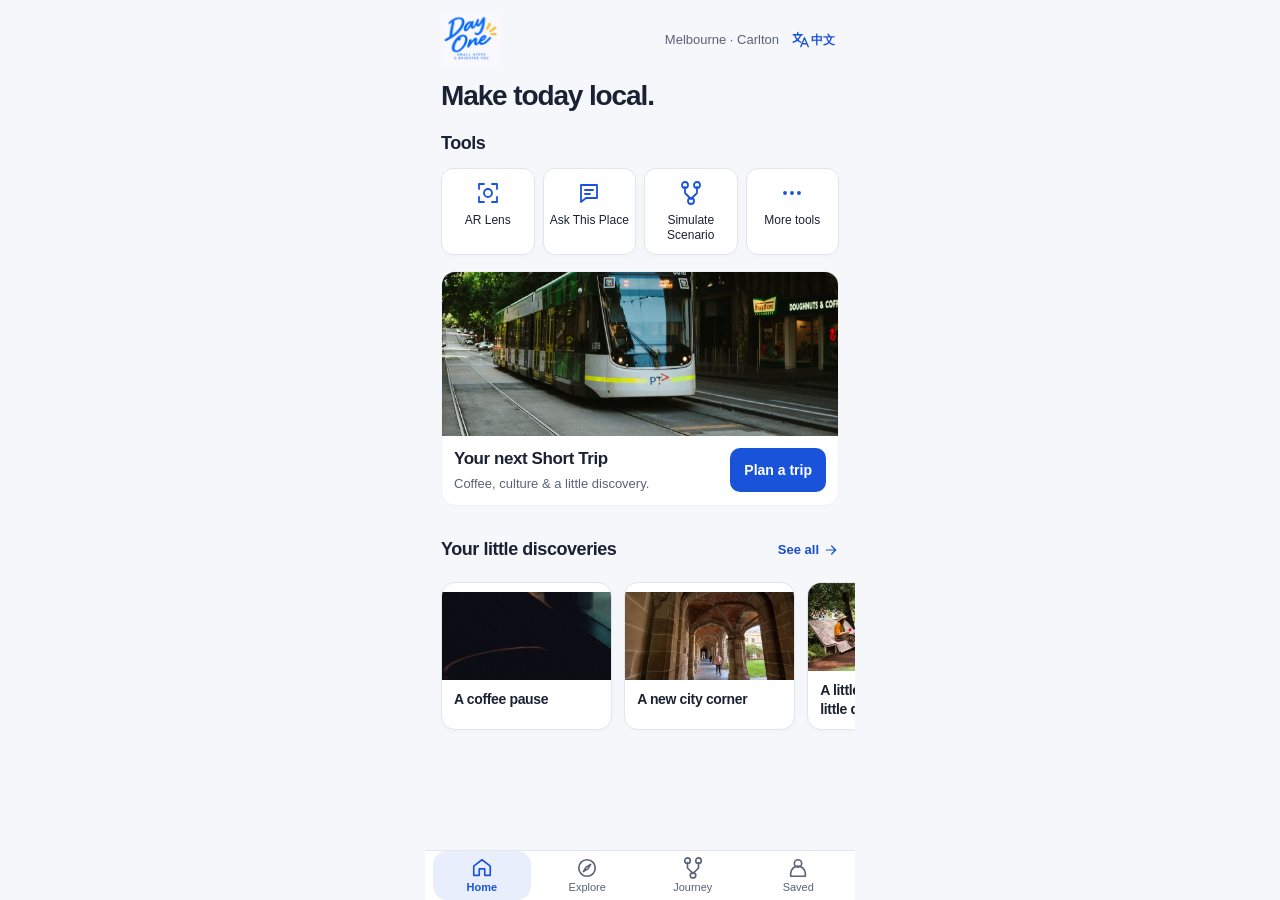
==== index.html @ 32ad924e "Add Campus journey with Medicare-style patterns and smart motion - Campus track for first-time inter" ====
<!doctype html><html lang="en"><head><meta charset="utf-8"><meta name="viewport" content="width=device-width,initial-scale=1,viewport-fit=cover"><title>Day One — Make today local</title><link rel="stylesheet" href="vendor.css?v=11"><link rel="stylesheet" href="app.css"><link rel="stylesheet" href="mobile.css?v=always-map-3"><link rel="stylesheet" href="visual-theme.css?v=mobile-system-8"><link rel="stylesheet" href="screen-layouts.css?v=24"><link rel="stylesheet" href="route-builder.css?v=8"><link rel="stylesheet" href="trip-summary.css?v=6"><link rel="stylesheet" href="place-guides.css?v=8"><link rel="stylesheet" href="ar-lens.css?v=9"><link rel="stylesheet" href="merged-features.css?v=9"><link rel="stylesheet" href="explore-stories.css?v=16"><meta name="theme-color" content="#F6F7FB"><meta name="apple-mobile-web-app-capable" content="yes"><meta name="apple-mobile-web-app-status-bar-style" content="default"><link rel="manifest" href="manifest.webmanifest"><link rel="apple-touch-icon" href="assets/app-icon-192.png"><link rel="stylesheet" href="scenario.css?v=11"><link rel="stylesheet" href="mobile-release.css?v=16"><link rel="stylesheet" href="motion.css?v=12"><link rel="stylesheet" href="smart-motion.css?v=1"></head><body class="trip-app"><div id="app"><main id="content"></main><iframe id="journey" title="Journey guides" src="journey.html?v=26" hidden></iframe><nav id="nav" aria-label="Main navigation"></nav><div id="toast" role="status"></div></div><script src="vendor.js?v=11"></script><script src="map-data.js"></script><script src="places.js?v=20"></script><script src="place-guides.js?v=8"></script><script src="maps.js?v=10"></script><script src="drag-stops.js?v=mobile-system-8"></script><script src="ask-scripts.js?v=9"></script><script src="ask-language.js?v=9"></script><script src="ask-maps.js?v=9"></script><script src="app-language.js?v=22"></script><script src="ar-lens.js?v=21"></script><script src="explore-stories.js?v=20"></script><script src="place-image-previews.js?v=16"></script><script src="feature-views.js?v=21"></script><script src="scenario-data.js?v=11"></script><script src="scenario.js?v=20"></script><script src="planning.js?v=20"></script><script src="journey-links.js?v=19"></script><script src="app.js?v=25"></script><script src="motion.js?v=17"></script><script src="smart-motion.js?v=1"></script></body></html>
---- vendor.css ----
/* required styles */

.leaflet-pane,
.leaflet-tile,
.leaflet-marker-icon,
.leaflet-marker-shadow,
.leaflet-tile-container,
.leaflet-pane > svg,
.leaflet-pane > canvas,
.leaflet-zoom-box,
.leaflet-image-layer,
.leaflet-layer {
	position: absolute;
	left: 0;
	top: 0;
	}
.leaflet-container {
	overflow: hidden;
	}
.leaflet-tile,
.leaflet-marker-icon,
.leaflet-marker-shadow {
	-webkit-user-select: none;
	   -moz-user-select: none;
	        user-select: none;
	  -webkit-user-drag: none;
	}
/* Prevents IE11 from highlighting tiles in blue */
.leaflet-tile::selection {
	background: transparent;
}
/* Safari renders non-retina tile on retina better with this, but Chrome is worse */
.leaflet-safari .leaflet-tile {
	image-rendering: -webkit-optimize-contrast;
	}
/* hack that prevents hw layers "stretching" when loading new tiles */
.leaflet-safari .leaflet-tile-container {
	width: 1600px;
	height: 1600px;
	-webkit-transform-origin: 0 0;
	}
.leaflet-marker-icon,
.leaflet-marker-shadow {
	display: block;
	}
/* .leaflet-container svg: reset svg max-width decleration shipped in Joomla! (joomla.org) 3.x */
/* .leaflet-container img: map is broken in FF if you have max-width: 100% on tiles */
.leaflet-container .leaflet-overlay-pane svg {
	max-width: none !important;
	max-height: none !important;
	}
.leaflet-container .leaflet-marker-pane img,
.leaflet-container .leaflet-shadow-pane img,
.leaflet-container .leaflet-tile-pane img,
.leaflet-container img.leaflet-image-layer,
.leaflet-container .leaflet-tile {
	max-width: none !important;
	max-height: none !important;
	width: auto;
	padding: 0;
	}

.leaflet-container img.leaflet-tile {
	/* See: https://bugs.chromium.org/p/chromium/issues/detail?id=600120 */
	mix-blend-mode: plus-lighter;
}

.leaflet-container.leaflet-touch-zoom {
	-ms-touch-action: pan-x pan-y;
	touch-action: pan-x pan-y;
	}
.leaflet-container.leaflet-touch-drag {
	-ms-touch-action: pinch-zoom;
	/* Fallback for FF which doesn't support pinch-zoom */
	touch-action: none;
	touch-action: pinch-zoom;
}
.leaflet-container.leaflet-touch-drag.leaflet-touch-zoom {
	-ms-touch-action: none;
	touch-action: none;
}
.leaflet-container {
	-webkit-tap-highlight-color: transparent;
}
.leaflet-container a {
	-webkit-tap-highlight-color: rgba(51, 181, 229, 0.4);
}
.leaflet-tile {
	filter: inherit;
	visibility: hidden;
	}
.leaflet-tile-loaded {
	visibility: inherit;
	}
.leaflet-zoom-box {
	width: 0;
	height: 0;
	-moz-box-sizing: border-box;
	     box-sizing: border-box;
	z-index: 800;
	}
/* workaround for https://bugzilla.mozilla.org/show_bug.cgi?id=888319 */
.leaflet-overlay-pane svg {
	-moz-user-select: none;
	}

.leaflet-pane         { z-index: 400; }

.leaflet-tile-pane    { z-index: 200; }
.leaflet-overlay-pane { z-index: 400; }
.leaflet-shadow-pane  { z-index: 500; }
.leaflet-marker-pane  { z-index: 600; }
.leaflet-tooltip-pane   { z-index: 650; }
.leaflet-popup-pane   { z-index: 700; }

.leaflet-map-pane canvas { z-index: 100; }
.leaflet-map-pane svg    { z-index: 200; }

.leaflet-vml-shape {
	width: 1px;
	height: 1px;
	}
.lvml {
	behavior: url(#default#VML);
	display: inline-block;
	position: absolute;
	}


/* control positioning */

.leaflet-control {
	position: relative;
	z-index: 800;
	pointer-events: visiblePainted; /* IE 9-10 doesn't have auto */
	pointer-events: auto;
	}
.leaflet-top,
.leaflet-bottom {
	position: absolute;
	z-index: 1000;
	pointer-events: none;
	}
.leaflet-top {
	top: 0;
	}
.leaflet-right {
	right: 0;
	}
.leaflet-bottom {
	bottom: 0;
	}
.leaflet-left {
	left: 0;
	}
.leaflet-control {
	float: left;
	clear: both;
	}
.leaflet-right .leaflet-control {
	float: right;
	}
.leaflet-top .leaflet-control {
	margin-top: 10px;
	}
.leaflet-bottom .leaflet-control {
	margin-bottom: 10px;
	}
.leaflet-left .leaflet-control {
	margin-left: 10px;
	}
.leaflet-right .leaflet-control {
	margin-right: 10px;
	}


/* zoom and fade animations */

.leaflet-fade-anim .leaflet-popup {
	opacity: 0;
	-webkit-transition: opacity 0.2s linear;
	   -moz-transition: opacity 0.2s linear;
	        transition: opacity 0.2s linear;
	}
.leaflet-fade-anim .leaflet-map-pane .leaflet-popup {
	opacity: 1;
	}
.leaflet-zoom-animated {
	-webkit-transform-origin: 0 0;
	    -ms-transform-origin: 0 0;
	        transform-origin: 0 0;
	}
svg.leaflet-zoom-animated {
	will-change: transform;
}

.leaflet-zoom-anim .leaflet-zoom-animated {
	-webkit-transition: -webkit-transform 0.25s cubic-bezier(0,0,0.25,1);
	   -moz-transition:    -moz-transform 0.25s cubic-bezier(0,0,0.25,1);
	        transition:         transform 0.25s cubic-bezier(0,0,0.25,1);
	}
.leaflet-zoom-anim .leaflet-tile,
.leaflet-pan-anim .leaflet-tile {
	-webkit-transition: none;
	   -moz-transition: none;
	        transition: none;
	}

.leaflet-zoom-anim .leaflet-zoom-hide {
	visibility: hidden;
	}


/* cursors */

.leaflet-interactive {
	cursor: pointer;
	}
.leaflet-grab {
	cursor: -webkit-grab;
	cursor:    -moz-grab;
	cursor:         grab;
	}
.leaflet-crosshair,
.leaflet-crosshair .leaflet-interactive {
	cursor: crosshair;
	}
.leaflet-popup-pane,
.leaflet-control {
	cursor: auto;
	}
.leaflet-dragging .leaflet-grab,
.leaflet-dragging .leaflet-grab .leaflet-interactive,
.leaflet-dragging .leaflet-marker-draggable {
	cursor: move;
	cursor: -webkit-grabbing;
	cursor:    -moz-grabbing;
	cursor:         grabbing;
	}

/* marker & overlays interactivity */
.leaflet-marker-icon,
.leaflet-marker-shadow,
.leaflet-image-layer,
.leaflet-pane > svg path,
.leaflet-tile-container {
	pointer-events: none;
	}

.leaflet-marker-icon.leaflet-interactive,
.leaflet-image-layer.leaflet-interactive,
.leaflet-pane > svg path.leaflet-interactive,
svg.leaflet-image-layer.leaflet-interactive path {
	pointer-events: visiblePainted; /* IE 9-10 doesn't have auto */
	pointer-events: auto;
	}

/* visual tweaks */

.leaflet-container {
	background: #ddd;
	outline-offset: 1px;
	}
.leaflet-container a {
	color: #0078A8;
	}
.leaflet-zoom-box {
	border: 2px dotted #38f;
	background: rgba(255,255,255,0.5);
	}


/* general typography */
.leaflet-container {
	font-family: "Helvetica Neue", Arial, Helvetica, sans-serif;
	font-size: 12px;
	font-size: 0.75rem;
	line-height: 1.5;
	}


/* general toolbar styles */

.leaflet-bar {
	box-shadow: 0 1px 5px rgba(0,0,0,0.65);
	border-radius: 4px;
	}
.leaflet-bar a {
	background-color: #fff;
	border-bottom: 1px solid #ccc;
	width: 26px;
	height: 26px;
	line-height: 26px;
	display: block;
	text-align: center;
	text-decoration: none;
	color: black;
	}
.leaflet-bar a,
.leaflet-control-layers-toggle {
	background-position: 50% 50%;
	background-repeat: no-repeat;
	display: block;
	}
.leaflet-bar a:hover,
.leaflet-bar a:focus {
	background-color: #f4f4f4;
	}
.leaflet-bar a:first-child {
	border-top-left-radius: 4px;
	border-top-right-radius: 4px;
	}
.leaflet-bar a:last-child {
	border-bottom-left-radius: 4px;
	border-bottom-right-radius: 4px;
	border-bottom: none;
	}
.leaflet-bar a.leaflet-disabled {
	cursor: default;
	background-color: #f4f4f4;
	color: #bbb;
	}

.leaflet-touch .leaflet-bar a {
	width: 30px;
	height: 30px;
	line-height: 30px;
	}
.leaflet-touch .leaflet-bar a:first-child {
	border-top-left-radius: 2px;
	border-top-right-radius: 2px;
	}
.leaflet-touch .leaflet-bar a:last-child {
	border-bottom-left-radius: 2px;
	border-bottom-right-radius: 2px;
	}

/* zoom control */

.leaflet-control-zoom-in,
.leaflet-control-zoom-out {
	font: bold 18px 'Lucida Console', Monaco, monospace;
	text-indent: 1px;
	}

.leaflet-touch .leaflet-control-zoom-in, .leaflet-touch .leaflet-control-zoom-out  {
	font-size: 22px;
	}


/* layers control */

.leaflet-control-layers {
	box-shadow: 0 1px 5px rgba(0,0,0,0.4);
	background: #fff;
	border-radius: 5px;
	}
.leaflet-control-layers-toggle {
	background-image: url(images/layers.png);
	width: 36px;
	height: 36px;
	}
.leaflet-retina .leaflet-control-layers-toggle {
	background-image: url(images/layers-2x.png);
	background-size: 26px 26px;
	}
.leaflet-touch .leaflet-control-layers-toggle {
	width: 44px;
	height: 44px;
	}
.leaflet-control-layers .leaflet-control-layers-list,
.leaflet-control-layers-expanded .leaflet-control-layers-toggle {
	display: none;
	}
.leaflet-control-layers-expanded .leaflet-control-layers-list {
	display: block;
	position: relative;
	}
.leaflet-control-layers-expanded {
	padding: 6px 10px 6px 6px;
	color: #333;
	background: #fff;
	}
.leaflet-control-layers-scrollbar {
	overflow-y: scroll;
	overflow-x: hidden;
	padding-right: 5px;
	}
.leaflet-control-layers-selector {
	margin-top: 2px;
	position: relative;
	top: 1px;
	}
.leaflet-control-layers label {
	display: block;
	font-size: 13px;
	font-size: 1.08333em;
	}
.leaflet-control-layers-separator {
	height: 0;
	border-top: 1px solid #ddd;
	margin: 5px -10px 5px -6px;
	}

/* Default icon URLs */
.leaflet-default-icon-path { /* used only in path-guessing heuristic, see L.Icon.Default */
	background-image: url(images/marker-icon.png);
	}


/* attribution and scale controls */

.leaflet-container .leaflet-control-attribution {
	background: #fff;
	background: rgba(255, 255, 255, 0.8);
	margin: 0;
	}
.leaflet-control-attribution,
.leaflet-control-scale-line {
	padding: 0 5px;
	color: #333;
	line-height: 1.4;
	}
.leaflet-control-attribution a {
	text-decoration: none;
	}
.leaflet-control-attribution a:hover,
.leaflet-control-attribution a:focus {
	text-decoration: underline;
	}
.leaflet-attribution-flag {
	display: inline !important;
	vertical-align: baseline !important;
	width: 1em;
	height: 0.6669em;
	}
.leaflet-left .leaflet-control-scale {
	margin-left: 5px;
	}
.leaflet-bottom .leaflet-control-scale {
	margin-bottom: 5px;
	}
.leaflet-control-scale-line {
	border: 2px solid #777;
	border-top: none;
	line-height: 1.1;
	padding: 2px 5px 1px;
	white-space: nowrap;
	-moz-box-sizing: border-box;
	     box-sizing: border-box;
	background: rgba(255, 255, 255, 0.8);
	text-shadow: 1px 1px #fff;
	}
.leaflet-control-scale-line:not(:first-child) {
	border-top: 2px solid #777;
	border-bottom: none;
	margin-top: -2px;
	}
.leaflet-control-scale-line:not(:first-child):not(:last-child) {
	border-bottom: 2px solid #777;
	}

.leaflet-touch .leaflet-control-attribution,
.leaflet-touch .leaflet-control-layers,
.leaflet-touch .leaflet-bar {
	box-shadow: none;
	}
.leaflet-touch .leaflet-control-layers,
.leaflet-touch .leaflet-bar {
	border: 2px solid rgba(0,0,0,0.2);
	background-clip: padding-box;
	}


/* popup */

.leaflet-popup {
	position: absolute;
	text-align: center;
	margin-bottom: 20px;
	}
.leaflet-popup-content-wrapper {
	padding: 1px;
	text-align: left;
	border-radius: 12px;
	}
.leaflet-popup-content {
	margin: 13px 24px 13px 20px;
	line-height: 1.3;
	font-size: 13px;
	font-size: 1.08333em;
	min-height: 1px;
	}
.leaflet-popup-content p {
	margin: 17px 0;
	margin: 1.3em 0;
	}
.leaflet-popup-tip-container {
	width: 40px;
	height: 20px;
	position: absolute;
	left: 50%;
	margin-top: -1px;
	margin-left: -20px;
	overflow: hidden;
	pointer-events: none;
	}
.leaflet-popup-tip {
	width: 17px;
	height: 17px;
	padding: 1px;

	margin: -10px auto 0;
	pointer-events: auto;

	-webkit-transform: rotate(45deg);
	   -moz-transform: rotate(45deg);
	    -ms-transform: rotate(45deg);
	        transform: rotate(45deg);
	}
.leaflet-popup-content-wrapper,
.leaflet-popup-tip {
	background: white;
	color: #333;
	box-shadow: 0 3px 14px rgba(0,0,0,0.4);
	}
.leaflet-container a.leaflet-popup-close-button {
	position: absolute;
	top: 0;
	right: 0;
	border: none;
	text-align: center;
	width: 24px;
	height: 24px;
	font: 16px/24px Tahoma, Verdana, sans-serif;
	color: #757575;
	text-decoration: none;
	background: transparent;
	}
.leaflet-container a.leaflet-popup-close-button:hover,
.leaflet-container a.leaflet-popup-close-button:focus {
	color: #585858;
	}
.leaflet-popup-scrolled {
	overflow: auto;
	}

.leaflet-oldie .leaflet-popup-content-wrapper {
	-ms-zoom: 1;
	}
.leaflet-oldie .leaflet-popup-tip {
	width: 24px;
	margin: 0 auto;

	-ms-filter: "progid:DXImageTransform.Microsoft.Matrix(M11=0.70710678, M12=0.70710678, M21=-0.70710678, M22=0.70710678)";
	filter: progid:DXImageTransform.Microsoft.Matrix(M11=0.70710678, M12=0.70710678, M21=-0.70710678, M22=0.70710678);
	}

.leaflet-oldie .leaflet-control-zoom,
.leaflet-oldie .leaflet-control-layers,
.leaflet-oldie .leaflet-popup-content-wrapper,
.leaflet-oldie .leaflet-popup-tip {
	border: 1px solid #999;
	}


/* div icon */

.leaflet-div-icon {
	background: #fff;
	border: 1px solid #666;
	}


/* Tooltip */
/* Base styles for the element that has a tooltip */
.leaflet-tooltip {
	position: absolute;
	padding: 6px;
	background-color: #fff;
	border: 1px solid #fff;
	border-radius: 3px;
	color: #222;
	white-space: nowrap;
	-webkit-user-select: none;
	-moz-user-select: none;
	-ms-user-select: none;
	user-select: none;
	pointer-events: none;
	box-shadow: 0 1px 3px rgba(0,0,0,0.4);
	}
.leaflet-tooltip.leaflet-interactive {
	cursor: pointer;
	pointer-events: auto;
	}
.leaflet-tooltip-top:before,
.leaflet-tooltip-bottom:before,
.leaflet-tooltip-left:before,
.leaflet-tooltip-right:before {
	position: absolute;
	pointer-events: none;
	border: 6px solid transparent;
	background: transparent;
	content: "";
	}

/* Directions */

.leaflet-tooltip-bottom {
	margin-top: 6px;
}
.leaflet-tooltip-top {
	margin-top: -6px;
}
.leaflet-tooltip-bottom:before,
.leaflet-tooltip-top:before {
	left: 50%;
	margin-left: -6px;
	}
.leaflet-tooltip-top:before {
	bottom: 0;
	margin-bottom: -12px;
	border-top-color: #fff;
	}
.leaflet-tooltip-bottom:before {
	top: 0;
	margin-top: -12px;
	margin-left: -6px;
	border-bottom-color: #fff;
	}
.leaflet-tooltip-left {
	margin-left: -6px;
}
.leaflet-tooltip-right {
	margin-left: 6px;
}
.leaflet-tooltip-left:before,
.leaflet-tooltip-right:before {
	top: 50%;
	margin-top: -6px;
	}
.leaflet-tooltip-left:before {
	right: 0;
	margin-right: -12px;
	border-left-color: #fff;
	}
.leaflet-tooltip-right:before {
	left: 0;
	margin-left: -12px;
	border-right-color: #fff;
	}

/* Printing */

@media print {
	/* Prevent printers from removing background-images of controls. */
	.leaflet-control {
		-webkit-print-color-adjust: exact;
		print-color-adjust: exact;
		}
	}

.maplibregl-map{font:12px/20px Helvetica Neue,Arial,Helvetica,sans-serif;overflow:hidden;position:relative;-webkit-tap-highlight-color:rgb(0 0 0/0)}.maplibregl-canvas{left:0;position:absolute;top:0}.maplibregl-map:fullscreen{height:100%;width:100%}.maplibregl-ctrl-group button.maplibregl-ctrl-compass{touch-action:none}.maplibregl-canvas-container.maplibregl-interactive,.maplibregl-ctrl-group button.maplibregl-ctrl-compass{cursor:grab;-webkit-user-select:none;-moz-user-select:none;user-select:none}.maplibregl-canvas-container.maplibregl-interactive.maplibregl-track-pointer{cursor:pointer}.maplibregl-canvas-container.maplibregl-interactive:active,.maplibregl-ctrl-group button.maplibregl-ctrl-compass:active{cursor:grabbing}.maplibregl-canvas-container.maplibregl-touch-zoom-rotate,.maplibregl-canvas-container.maplibregl-touch-zoom-rotate .maplibregl-canvas{touch-action:pan-x pan-y}.maplibregl-canvas-container.maplibregl-touch-drag-pan,.maplibregl-canvas-container.maplibregl-touch-drag-pan .maplibregl-canvas{touch-action:pinch-zoom}.maplibregl-canvas-container.maplibregl-touch-zoom-rotate.maplibregl-touch-drag-pan,.maplibregl-canvas-container.maplibregl-touch-zoom-rotate.maplibregl-touch-drag-pan .maplibregl-canvas{touch-action:none}.maplibregl-canvas-container.maplibregl-touch-drag-pan.maplibregl-cooperative-gestures,.maplibregl-canvas-container.maplibregl-touch-drag-pan.maplibregl-cooperative-gestures .maplibregl-canvas{touch-action:pan-x pan-y}.maplibregl-ctrl-bottom-left,.maplibregl-ctrl-bottom-right,.maplibregl-ctrl-top-left,.maplibregl-ctrl-top-right{pointer-events:none;position:absolute;z-index:2}.maplibregl-ctrl-top-left{left:0;top:0}.maplibregl-ctrl-top-right{right:0;top:0}.maplibregl-ctrl-bottom-left{bottom:0;left:0}.maplibregl-ctrl-bottom-right{bottom:0;right:0}.maplibregl-ctrl{clear:both;pointer-events:auto;transform:translate(0)}.maplibregl-ctrl-top-left .maplibregl-ctrl{float:left;margin:10px 0 0 10px}.maplibregl-ctrl-top-right .maplibregl-ctrl{float:right;margin:10px 10px 0 0}.maplibregl-ctrl-bottom-left .maplibregl-ctrl{float:left;margin:0 0 10px 10px}.maplibregl-ctrl-bottom-right .maplibregl-ctrl{float:right;margin:0 10px 10px 0}.maplibregl-ctrl-group{background:#fff;border-radius:4px}.maplibregl-ctrl-group:not(:empty){box-shadow:0 0 0 2px rgba(0,0,0,.1)}@media (forced-colors:active){.maplibregl-ctrl-group:not(:empty){box-shadow:0 0 0 2px ButtonText}}.maplibregl-ctrl-group button{background-color:transparent;border:0;box-sizing:border-box;cursor:pointer;display:block;height:29px;outline:none;padding:0;width:29px}.maplibregl-ctrl-group button+button{border-top:1px solid #ddd}.maplibregl-ctrl button .maplibregl-ctrl-icon{background-position:50%;background-repeat:no-repeat;display:block;height:100%;width:100%}@media (forced-colors:active){.maplibregl-ctrl-icon{background-color:transparent}.maplibregl-ctrl-group button+button{border-top:1px solid ButtonText}}.maplibregl-ctrl button::-moz-focus-inner{border:0;padding:0}.maplibregl-ctrl-attrib-button:focus,.maplibregl-ctrl-group button:focus{box-shadow:0 0 2px 2px #0096ff}.maplibregl-ctrl button:disabled{cursor:not-allowed}.maplibregl-ctrl button:disabled .maplibregl-ctrl-icon{opacity:.25}@media (hover:hover){.maplibregl-ctrl button:not(:disabled):hover{background-color:rgb(0 0 0/5%)}}.maplibregl-ctrl button:not(:disabled):active{background-color:rgb(0 0 0/5%)}.maplibregl-ctrl-group button:focus:focus-visible{box-shadow:0 0 2px 2px #0096ff}.maplibregl-ctrl-group button:focus:not(:focus-visible){box-shadow:none}.maplibregl-ctrl-group button:focus:first-child{border-radius:4px 4px 0 0}.maplibregl-ctrl-group button:focus:last-child{border-radius:0 0 4px 4px}.maplibregl-ctrl-group button:focus:only-child{border-radius:inherit}.maplibregl-ctrl button.maplibregl-ctrl-zoom-out .maplibregl-ctrl-icon{background-image:url("data:image/svg+xml;charset=utf-8,%3Csvg xmlns='http://www.w3.org/2000/svg' width='29' height='29' fill='%23333' viewBox='0 0 29 29'%3E%3Cpath d='M10 13c-.75 0-1.5.75-1.5 1.5S9.25 16 10 16h9c.75 0 1.5-.75 1.5-1.5S19.75 13 19 13z'/%3E%3C/svg%3E")}.maplibregl-ctrl button.maplibregl-ctrl-zoom-in .maplibregl-ctrl-icon{background-image:url("data:image/svg+xml;charset=utf-8,%3Csvg xmlns='http://www.w3.org/2000/svg' width='29' height='29' fill='%23333' viewBox='0 0 29 29'%3E%3Cpath d='M14.5 8.5c-.75 0-1.5.75-1.5 1.5v3h-3c-.75 0-1.5.75-1.5 1.5S9.25 16 10 16h3v3c0 .75.75 1.5 1.5 1.5S16 19.75 16 19v-3h3c.75 0 1.5-.75 1.5-1.5S19.75 13 19 13h-3v-3c0-.75-.75-1.5-1.5-1.5'/%3E%3C/svg%3E")}@media (forced-colors:active){.maplibregl-ctrl button.maplibregl-ctrl-zoom-out .maplibregl-ctrl-icon{background-image:url("data:image/svg+xml;charset=utf-8,%3Csvg xmlns='http://www.w3.org/2000/svg' width='29' height='29' fill='%23fff' viewBox='0 0 29 29'%3E%3Cpath d='M10 13c-.75 0-1.5.75-1.5 1.5S9.25 16 10 16h9c.75 0 1.5-.75 1.5-1.5S19.75 13 19 13z'/%3E%3C/svg%3E")}.maplibregl-ctrl button.maplibregl-ctrl-zoom-in .maplibregl-ctrl-icon{background-image:url("data:image/svg+xml;charset=utf-8,%3Csvg xmlns='http://www.w3.org/2000/svg' width='29' height='29' fill='%23fff' viewBox='0 0 29 29'%3E%3Cpath d='M14.5 8.5c-.75 0-1.5.75-1.5 1.5v3h-3c-.75 0-1.5.75-1.5 1.5S9.25 16 10 16h3v3c0 .75.75 1.5 1.5 1.5S16 19.75 16 19v-3h3c.75 0 1.5-.75 1.5-1.5S19.75 13 19 13h-3v-3c0-.75-.75-1.5-1.5-1.5'/%3E%3C/svg%3E")}}@media (forced-colors:active) and (prefers-color-scheme:light){.maplibregl-ctrl button.maplibregl-ctrl-zoom-out .maplibregl-ctrl-icon{background-image:url("data:image/svg+xml;charset=utf-8,%3Csvg xmlns='http://www.w3.org/2000/svg' width='29' height='29' viewBox='0 0 29 29'%3E%3Cpath d='M10 13c-.75 0-1.5.75-1.5 1.5S9.25 16 10 16h9c.75 0 1.5-.75 1.5-1.5S19.75 13 19 13z'/%3E%3C/svg%3E")}.maplibregl-ctrl button.maplibregl-ctrl-zoom-in .maplibregl-ctrl-icon{background-image:url("data:image/svg+xml;charset=utf-8,%3Csvg xmlns='http://www.w3.org/2000/svg' width='29' height='29' viewBox='0 0 29 29'%3E%3Cpath d='M14.5 8.5c-.75 0-1.5.75-1.5 1.5v3h-3c-.75 0-1.5.75-1.5 1.5S9.25 16 10 16h3v3c0 .75.75 1.5 1.5 1.5S16 19.75 16 19v-3h3c.75 0 1.5-.75 1.5-1.5S19.75 13 19 13h-3v-3c0-.75-.75-1.5-1.5-1.5'/%3E%3C/svg%3E")}}.maplibregl-ctrl button.maplibregl-ctrl-fullscreen .maplibregl-ctrl-icon{background-image:url("data:image/svg+xml;charset=utf-8,%3Csvg xmlns='http://www.w3.org/2000/svg' width='29' height='29' fill='%23333' viewBox='0 0 29 29'%3E%3Cpath d='M24 16v5.5c0 1.75-.75 2.5-2.5 2.5H16v-1l3-1.5-4-5.5 1-1 5.5 4 1.5-3zM6 16l1.5 3 5.5-4 1 1-4 5.5 3 1.5v1H7.5C5.75 24 5 23.25 5 21.5V16zm7-11v1l-3 1.5 4 5.5-1 1-5.5-4L6 13H5V7.5C5 5.75 5.75 5 7.5 5zm11 2.5c0-1.75-.75-2.5-2.5-2.5H16v1l3 1.5-4 5.5 1 1 5.5-4 1.5 3h1z'/%3E%3C/svg%3E")}.maplibregl-ctrl button.maplibregl-ctrl-shrink .maplibregl-ctrl-icon{background-image:url("data:image/svg+xml;charset=utf-8,%3Csvg xmlns='http://www.w3.org/2000/svg' width='29' height='29' viewBox='0 0 29 29'%3E%3Cpath d='M18.5 16c-1.75 0-2.5.75-2.5 2.5V24h1l1.5-3 5.5 4 1-1-4-5.5 3-1.5v-1zM13 18.5c0-1.75-.75-2.5-2.5-2.5H5v1l3 1.5L4 24l1 1 5.5-4 1.5 3h1zm3-8c0 1.75.75 2.5 2.5 2.5H24v-1l-3-1.5L25 5l-1-1-5.5 4L17 5h-1zM10.5 13c1.75 0 2.5-.75 2.5-2.5V5h-1l-1.5 3L5 4 4 5l4 5.5L5 12v1z'/%3E%3C/svg%3E")}@media (forced-colors:active){.maplibregl-ctrl button.maplibregl-ctrl-fullscreen .maplibregl-ctrl-icon{background-image:url("data:image/svg+xml;charset=utf-8,%3Csvg xmlns='http://www.w3.org/2000/svg' width='29' height='29' fill='%23fff' viewBox='0 0 29 29'%3E%3Cpath d='M24 16v5.5c0 1.75-.75 2.5-2.5 2.5H16v-1l3-1.5-4-5.5 1-1 5.5 4 1.5-3zM6 16l1.5 3 5.5-4 1 1-4 5.5 3 1.5v1H7.5C5.75 24 5 23.25 5 21.5V16zm7-11v1l-3 1.5 4 5.5-1 1-5.5-4L6 13H5V7.5C5 5.75 5.75 5 7.5 5zm11 2.5c0-1.75-.75-2.5-2.5-2.5H16v1l3 1.5-4 5.5 1 1 5.5-4 1.5 3h1z'/%3E%3C/svg%3E")}.maplibregl-ctrl button.maplibregl-ctrl-shrink .maplibregl-ctrl-icon{background-image:url("data:image/svg+xml;charset=utf-8,%3Csvg xmlns='http://www.w3.org/2000/svg' width='29' height='29' fill='%23fff' viewBox='0 0 29 29'%3E%3Cpath d='M18.5 16c-1.75 0-2.5.75-2.5 2.5V24h1l1.5-3 5.5 4 1-1-4-5.5 3-1.5v-1zM13 18.5c0-1.75-.75-2.5-2.5-2.5H5v1l3 1.5L4 24l1 1 5.5-4 1.5 3h1zm3-8c0 1.75.75 2.5 2.5 2.5H24v-1l-3-1.5L25 5l-1-1-5.5 4L17 5h-1zM10.5 13c1.75 0 2.5-.75 2.5-2.5V5h-1l-1.5 3L5 4 4 5l4 5.5L5 12v1z'/%3E%3C/svg%3E")}}@media (forced-colors:active) and (prefers-color-scheme:light){.maplibregl-ctrl button.maplibregl-ctrl-fullscreen .maplibregl-ctrl-icon{background-image:url("data:image/svg+xml;charset=utf-8,%3Csvg xmlns='http://www.w3.org/2000/svg' width='29' height='29' viewBox='0 0 29 29'%3E%3Cpath d='M24 16v5.5c0 1.75-.75 2.5-2.5 2.5H16v-1l3-1.5-4-5.5 1-1 5.5 4 1.5-3zM6 16l1.5 3 5.5-4 1 1-4 5.5 3 1.5v1H7.5C5.75 24 5 23.25 5 21.5V16zm7-11v1l-3 1.5 4 5.5-1 1-5.5-4L6 13H5V7.5C5 5.75 5.75 5 7.5 5zm11 2.5c0-1.75-.75-2.5-2.5-2.5H16v1l3 1.5-4 5.5 1 1 5.5-4 1.5 3h1z'/%3E%3C/svg%3E")}.maplibregl-ctrl button.maplibregl-ctrl-shrink .maplibregl-ctrl-icon{background-image:url("data:image/svg+xml;charset=utf-8,%3Csvg xmlns='http://www.w3.org/2000/svg' width='29' height='29' viewBox='0 0 29 29'%3E%3Cpath d='M18.5 16c-1.75 0-2.5.75-2.5 2.5V24h1l1.5-3 5.5 4 1-1-4-5.5 3-1.5v-1zM13 18.5c0-1.75-.75-2.5-2.5-2.5H5v1l3 1.5L4 24l1 1 5.5-4 1.5 3h1zm3-8c0 1.75.75 2.5 2.5 2.5H24v-1l-3-1.5L25 5l-1-1-5.5 4L17 5h-1zM10.5 13c1.75 0 2.5-.75 2.5-2.5V5h-1l-1.5 3L5 4 4 5l4 5.5L5 12v1z'/%3E%3C/svg%3E")}}.maplibregl-ctrl button.maplibregl-ctrl-compass .maplibregl-ctrl-icon{background-image:url("data:image/svg+xml;charset=utf-8,%3Csvg xmlns='http://www.w3.org/2000/svg' width='29' height='29' fill='%23333' viewBox='0 0 29 29'%3E%3Cpath d='m10.5 14 4-8 4 8z'/%3E%3Cpath fill='%23ccc' d='m10.5 16 4 8 4-8z'/%3E%3C/svg%3E")}@media (forced-colors:active){.maplibregl-ctrl button.maplibregl-ctrl-compass .maplibregl-ctrl-icon{background-image:url("data:image/svg+xml;charset=utf-8,%3Csvg xmlns='http://www.w3.org/2000/svg' width='29' height='29' fill='%23fff' viewBox='0 0 29 29'%3E%3Cpath d='m10.5 14 4-8 4 8z'/%3E%3Cpath fill='%23ccc' d='m10.5 16 4 8 4-8z'/%3E%3C/svg%3E")}}@media (forced-colors:active) and (prefers-color-scheme:light){.maplibregl-ctrl button.maplibregl-ctrl-compass .maplibregl-ctrl-icon{background-image:url("data:image/svg+xml;charset=utf-8,%3Csvg xmlns='http://www.w3.org/2000/svg' width='29' height='29' viewBox='0 0 29 29'%3E%3Cpath d='m10.5 14 4-8 4 8z'/%3E%3Cpath fill='%23ccc' d='m10.5 16 4 8 4-8z'/%3E%3C/svg%3E")}}.maplibregl-ctrl button.maplibregl-ctrl-globe .maplibregl-ctrl-icon{background-image:url("data:image/svg+xml;charset=utf-8,%3Csvg xmlns='http://www.w3.org/2000/svg' width='22' height='22' fill='none' stroke='%23333' viewBox='0 0 22 22'%3E%3Ccircle cx='11' cy='11' r='8.5'/%3E%3Cpath d='M17.5 11c0 4.819-3.02 8.5-6.5 8.5S4.5 15.819 4.5 11 7.52 2.5 11 2.5s6.5 3.681 6.5 8.5Z'/%3E%3Cpath d='M13.5 11c0 2.447-.331 4.64-.853 6.206-.262.785-.562 1.384-.872 1.777-.314.399-.58.517-.775.517s-.461-.118-.775-.517c-.31-.393-.61-.992-.872-1.777C8.831 15.64 8.5 13.446 8.5 11s.331-4.64.853-6.206c.262-.785.562-1.384.872-1.777.314-.399.58-.517.775-.517s.461.118.775.517c.31.393.61.992.872 1.777.522 1.565.853 3.76.853 6.206Z'/%3E%3Cpath d='M11 7.5c-1.909 0-3.622-.166-4.845-.428-.616-.132-1.08-.283-1.379-.434a1.3 1.3 0 0 1-.224-.138q.07-.058.224-.138c.299-.151.763-.302 1.379-.434C7.378 5.666 9.091 5.5 11 5.5s3.622.166 4.845.428c.616.132 1.08.283 1.379.434.105.053.177.1.224.138q-.07.058-.224.138c-.299.151-.763.302-1.379.434-1.223.262-2.936.428-4.845.428ZM4.486 6.436ZM11 16.5c-1.909 0-3.622-.166-4.845-.428-.616-.132-1.08-.283-1.379-.434a1.3 1.3 0 0 1-.224-.138 1.3 1.3 0 0 1 .224-.138c.299-.151.763-.302 1.379-.434C7.378 14.666 9.091 14.5 11 14.5s3.622.166 4.845.428c.616.132 1.08.283 1.379.434.105.053.177.1.224.138a1.3 1.3 0 0 1-.224.138c-.299.151-.763.302-1.379.434-1.223.262-2.936.428-4.845.428Zm-6.514-1.064ZM11 12.5c-2.46 0-4.672-.222-6.255-.574-.796-.177-1.406-.38-1.805-.59a1.5 1.5 0 0 1-.39-.272.3.3 0 0 1-.047-.064.3.3 0 0 1 .048-.064c.066-.073.189-.167.389-.272.399-.21 1.009-.413 1.805-.59C6.328 9.722 8.54 9.5 11 9.5s4.672.222 6.256.574c.795.177 1.405.38 1.804.59.2.105.323.2.39.272a.3.3 0 0 1 .047.064.3.3 0 0 1-.048.064 1.4 1.4 0 0 1-.389.272c-.399.21-1.009.413-1.804.59-1.584.352-3.796.574-6.256.574Zm-8.501-1.51v.002zm0 .018v.002zm17.002.002v-.002zm0-.018v-.002z'/%3E%3C/svg%3E")}.maplibregl-ctrl button.maplibregl-ctrl-globe-enabled .maplibregl-ctrl-icon{background-image:url("data:image/svg+xml;charset=utf-8,%3Csvg xmlns='http://www.w3.org/2000/svg' width='22' height='22' fill='none' stroke='%2333b5e5' viewBox='0 0 22 22'%3E%3Ccircle cx='11' cy='11' r='8.5'/%3E%3Cpath d='M17.5 11c0 4.819-3.02 8.5-6.5 8.5S4.5 15.819 4.5 11 7.52 2.5 11 2.5s6.5 3.681 6.5 8.5Z'/%3E%3Cpath d='M13.5 11c0 2.447-.331 4.64-.853 6.206-.262.785-.562 1.384-.872 1.777-.314.399-.58.517-.775.517s-.461-.118-.775-.517c-.31-.393-.61-.992-.872-1.777C8.831 15.64 8.5 13.446 8.5 11s.331-4.64.853-6.206c.262-.785.562-1.384.872-1.777.314-.399.58-.517.775-.517s.461.118.775.517c.31.393.61.992.872 1.777.522 1.565.853 3.76.853 6.206Z'/%3E%3Cpath d='M11 7.5c-1.909 0-3.622-.166-4.845-.428-.616-.132-1.08-.283-1.379-.434a1.3 1.3 0 0 1-.224-.138q.07-.058.224-.138c.299-.151.763-.302 1.379-.434C7.378 5.666 9.091 5.5 11 5.5s3.622.166 4.845.428c.616.132 1.08.283 1.379.434.105.053.177.1.224.138q-.07.058-.224.138c-.299.151-.763.302-1.379.434-1.223.262-2.936.428-4.845.428ZM4.486 6.436ZM11 16.5c-1.909 0-3.622-.166-4.845-.428-.616-.132-1.08-.283-1.379-.434a1.3 1.3 0 0 1-.224-.138 1.3 1.3 0 0 1 .224-.138c.299-.151.763-.302 1.379-.434C7.378 14.666 9.091 14.5 11 14.5s3.622.166 4.845.428c.616.132 1.08.283 1.379.434.105.053.177.1.224.138a1.3 1.3 0 0 1-.224.138c-.299.151-.763.302-1.379.434-1.223.262-2.936.428-4.845.428Zm-6.514-1.064ZM11 12.5c-2.46 0-4.672-.222-6.255-.574-.796-.177-1.406-.38-1.805-.59a1.5 1.5 0 0 1-.39-.272.3.3 0 0 1-.047-.064.3.3 0 0 1 .048-.064c.066-.073.189-.167.389-.272.399-.21 1.009-.413 1.805-.59C6.328 9.722 8.54 9.5 11 9.5s4.672.222 6.256.574c.795.177 1.405.38 1.804.59.2.105.323.2.39.272a.3.3 0 0 1 .047.064.3.3 0 0 1-.048.064 1.4 1.4 0 0 1-.389.272c-.399.21-1.009.413-1.804.59-1.584.352-3.796.574-6.256.574Zm-8.501-1.51v.002zm0 .018v.002zm17.002.002v-.002zm0-.018v-.002z'/%3E%3C/svg%3E")}.maplibregl-ctrl button.maplibregl-ctrl-terrain .maplibregl-ctrl-icon{background-image:url("data:image/svg+xml;charset=utf-8,%3Csvg xmlns='http://www.w3.org/2000/svg' width='22' height='22' fill='%23333' viewBox='0 0 22 22'%3E%3Cpath d='m1.754 13.406 4.453-4.851 3.09 3.09 3.281 3.277.969-.969-3.309-3.312 3.844-4.121 6.148 6.886h1.082v-.855l-7.207-8.07-4.84 5.187L6.169 6.57l-5.48 5.965v.871ZM.688 16.844h20.625v1.375H.688Zm0 0'/%3E%3C/svg%3E")}.maplibregl-ctrl button.maplibregl-ctrl-terrain-enabled .maplibregl-ctrl-icon{background-image:url("data:image/svg+xml;charset=utf-8,%3Csvg xmlns='http://www.w3.org/2000/svg' width='22' height='22' fill='%2333b5e5' viewBox='0 0 22 22'%3E%3Cpath d='m1.754 13.406 4.453-4.851 3.09 3.09 3.281 3.277.969-.969-3.309-3.312 3.844-4.121 6.148 6.886h1.082v-.855l-7.207-8.07-4.84 5.187L6.169 6.57l-5.48 5.965v.871ZM.688 16.844h20.625v1.375H.688Zm0 0'/%3E%3C/svg%3E")}.maplibregl-ctrl button.maplibregl-ctrl-geolocate .maplibregl-ctrl-icon{background-image:url("data:image/svg+xml;charset=utf-8,%3Csvg xmlns='http://www.w3.org/2000/svg' width='29' height='29' fill='%23333' viewBox='0 0 20 20'%3E%3Cpath d='M10 4C9 4 9 5 9 5v.1A5 5 0 0 0 5.1 9H5s-1 0-1 1 1 1 1 1h.1A5 5 0 0 0 9 14.9v.1s0 1 1 1 1-1 1-1v-.1a5 5 0 0 0 3.9-3.9h.1s1 0 1-1-1-1-1-1h-.1A5 5 0 0 0 11 5.1V5s0-1-1-1m0 2.5a3.5 3.5 0 1 1 0 7 3.5 3.5 0 1 1 0-7'/%3E%3Ccircle cx='10' cy='10' r='2'/%3E%3C/svg%3E")}.maplibregl-ctrl button.maplibregl-ctrl-geolocate:disabled .maplibregl-ctrl-icon{background-image:url("data:image/svg+xml;charset=utf-8,%3Csvg xmlns='http://www.w3.org/2000/svg' width='29' height='29' fill='%23aaa' viewBox='0 0 20 20'%3E%3Cpath d='M10 4C9 4 9 5 9 5v.1A5 5 0 0 0 5.1 9H5s-1 0-1 1 1 1 1 1h.1A5 5 0 0 0 9 14.9v.1s0 1 1 1 1-1 1-1v-.1a5 5 0 0 0 3.9-3.9h.1s1 0 1-1-1-1-1-1h-.1A5 5 0 0 0 11 5.1V5s0-1-1-1m0 2.5a3.5 3.5 0 1 1 0 7 3.5 3.5 0 1 1 0-7'/%3E%3Ccircle cx='10' cy='10' r='2'/%3E%3Cpath fill='red' d='m14 5 1 1-9 9-1-1z'/%3E%3C/svg%3E")}.maplibregl-ctrl button.maplibregl-ctrl-geolocate.maplibregl-ctrl-geolocate-active .maplibregl-ctrl-icon{background-image:url("data:image/svg+xml;charset=utf-8,%3Csvg xmlns='http://www.w3.org/2000/svg' width='29' height='29' fill='%2333b5e5' viewBox='0 0 20 20'%3E%3Cpath d='M10 4C9 4 9 5 9 5v.1A5 5 0 0 0 5.1 9H5s-1 0-1 1 1 1 1 1h.1A5 5 0 0 0 9 14.9v.1s0 1 1 1 1-1 1-1v-.1a5 5 0 0 0 3.9-3.9h.1s1 0 1-1-1-1-1-1h-.1A5 5 0 0 0 11 5.1V5s0-1-1-1m0 2.5a3.5 3.5 0 1 1 0 7 3.5 3.5 0 1 1 0-7'/%3E%3Ccircle cx='10' cy='10' r='2'/%3E%3C/svg%3E")}.maplibregl-ctrl button.maplibregl-ctrl-geolocate.maplibregl-ctrl-geolocate-active-error .maplibregl-ctrl-icon{background-image:url("data:image/svg+xml;charset=utf-8,%3Csvg xmlns='http://www.w3.org/2000/svg' width='29' height='29' fill='%23e58978' viewBox='0 0 20 20'%3E%3Cpath d='M10 4C9 4 9 5 9 5v.1A5 5 0 0 0 5.1 9H5s-1 0-1 1 1 1 1 1h.1A5 5 0 0 0 9 14.9v.1s0 1 1 1 1-1 1-1v-.1a5 5 0 0 0 3.9-3.9h.1s1 0 1-1-1-1-1-1h-.1A5 5 0 0 0 11 5.1V5s0-1-1-1m0 2.5a3.5 3.5 0 1 1 0 7 3.5 3.5 0 1 1 0-7'/%3E%3Ccircle cx='10' cy='10' r='2'/%3E%3C/svg%3E")}.maplibregl-ctrl button.maplibregl-ctrl-geolocate.maplibregl-ctrl-geolocate-background .maplibregl-ctrl-icon{background-image:url("data:image/svg+xml;charset=utf-8,%3Csvg xmlns='http://www.w3.org/2000/svg' width='29' height='29' fill='%2333b5e5' viewBox='0 0 20 20'%3E%3Cpath d='M10 4C9 4 9 5 9 5v.1A5 5 0 0 0 5.1 9H5s-1 0-1 1 1 1 1 1h.1A5 5 0 0 0 9 14.9v.1s0 1 1 1 1-1 1-1v-.1a5 5 0 0 0 3.9-3.9h.1s1 0 1-1-1-1-1-1h-.1A5 5 0 0 0 11 5.1V5s0-1-1-1m0 2.5a3.5 3.5 0 1 1 0 7 3.5 3.5 0 1 1 0-7'/%3E%3C/svg%3E")}.maplibregl-ctrl button.maplibregl-ctrl-geolocate.maplibregl-ctrl-geolocate-background-error .maplibregl-ctrl-icon{background-image:url("data:image/svg+xml;charset=utf-8,%3Csvg xmlns='http://www.w3.org/2000/svg' width='29' height='29' fill='%23e54e33' viewBox='0 0 20 20'%3E%3Cpath d='M10 4C9 4 9 5 9 5v.1A5 5 0 0 0 5.1 9H5s-1 0-1 1 1 1 1 1h.1A5 5 0 0 0 9 14.9v.1s0 1 1 1 1-1 1-1v-.1a5 5 0 0 0 3.9-3.9h.1s1 0 1-1-1-1-1-1h-.1A5 5 0 0 0 11 5.1V5s0-1-1-1m0 2.5a3.5 3.5 0 1 1 0 7 3.5 3.5 0 1 1 0-7'/%3E%3C/svg%3E")}.maplibregl-ctrl button.maplibregl-ctrl-geolocate.maplibregl-ctrl-geolocate-waiting .maplibregl-ctrl-icon{animation:maplibregl-spin 2s linear infinite}@media (forced-colors:active){.maplibregl-ctrl button.maplibregl-ctrl-geolocate .maplibregl-ctrl-icon{background-image:url("data:image/svg+xml;charset=utf-8,%3Csvg xmlns='http://www.w3.org/2000/svg' width='29' height='29' fill='%23fff' viewBox='0 0 20 20'%3E%3Cpath d='M10 4C9 4 9 5 9 5v.1A5 5 0 0 0 5.1 9H5s-1 0-1 1 1 1 1 1h.1A5 5 0 0 0 9 14.9v.1s0 1 1 1 1-1 1-1v-.1a5 5 0 0 0 3.9-3.9h.1s1 0 1-1-1-1-1-1h-.1A5 5 0 0 0 11 5.1V5s0-1-1-1m0 2.5a3.5 3.5 0 1 1 0 7 3.5 3.5 0 1 1 0-7'/%3E%3Ccircle cx='10' cy='10' r='2'/%3E%3C/svg%3E")}.maplibregl-ctrl button.maplibregl-ctrl-geolocate:disabled .maplibregl-ctrl-icon{background-image:url("data:image/svg+xml;charset=utf-8,%3Csvg xmlns='http://www.w3.org/2000/svg' width='29' height='29' fill='%23999' viewBox='0 0 20 20'%3E%3Cpath d='M10 4C9 4 9 5 9 5v.1A5 5 0 0 0 5.1 9H5s-1 0-1 1 1 1 1 1h.1A5 5 0 0 0 9 14.9v.1s0 1 1 1 1-1 1-1v-.1a5 5 0 0 0 3.9-3.9h.1s1 0 1-1-1-1-1-1h-.1A5 5 0 0 0 11 5.1V5s0-1-1-1m0 2.5a3.5 3.5 0 1 1 0 7 3.5 3.5 0 1 1 0-7'/%3E%3Ccircle cx='10' cy='10' r='2'/%3E%3Cpath fill='red' d='m14 5 1 1-9 9-1-1z'/%3E%3C/svg%3E")}.maplibregl-ctrl button.maplibregl-ctrl-geolocate.maplibregl-ctrl-geolocate-active .maplibregl-ctrl-icon{background-image:url("data:image/svg+xml;charset=utf-8,%3Csvg xmlns='http://www.w3.org/2000/svg' width='29' height='29' fill='%2333b5e5' viewBox='0 0 20 20'%3E%3Cpath d='M10 4C9 4 9 5 9 5v.1A5 5 0 0 0 5.1 9H5s-1 0-1 1 1 1 1 1h.1A5 5 0 0 0 9 14.9v.1s0 1 1 1 1-1 1-1v-.1a5 5 0 0 0 3.9-3.9h.1s1 0 1-1-1-1-1-1h-.1A5 5 0 0 0 11 5.1V5s0-1-1-1m0 2.5a3.5 3.5 0 1 1 0 7 3.5 3.5 0 1 1 0-7'/%3E%3Ccircle cx='10' cy='10' r='2'/%3E%3C/svg%3E")}.maplibregl-ctrl button.maplibregl-ctrl-geolocate.maplibregl-ctrl-geolocate-active-error .maplibregl-ctrl-icon{background-image:url("data:image/svg+xml;charset=utf-8,%3Csvg xmlns='http://www.w3.org/2000/svg' width='29' height='29' fill='%23e58978' viewBox='0 0 20 20'%3E%3Cpath d='M10 4C9 4 9 5 9 5v.1A5 5 0 0 0 5.1 9H5s-1 0-1 1 1 1 1 1h.1A5 5 0 0 0 9 14.9v.1s0 1 1 1 1-1 1-1v-.1a5 5 0 0 0 3.9-3.9h.1s1 0 1-1-1-1-1-1h-.1A5 5 0 0 0 11 5.1V5s0-1-1-1m0 2.5a3.5 3.5 0 1 1 0 7 3.5 3.5 0 1 1 0-7'/%3E%3Ccircle cx='10' cy='10' r='2'/%3E%3C/svg%3E")}.maplibregl-ctrl button.maplibregl-ctrl-geolocate.maplibregl-ctrl-geolocate-background .maplibregl-ctrl-icon{background-image:url("data:image/svg+xml;charset=utf-8,%3Csvg xmlns='http://www.w3.org/2000/svg' width='29' height='29' fill='%2333b5e5' viewBox='0 0 20 20'%3E%3Cpath d='M10 4C9 4 9 5 9 5v.1A5 5 0 0 0 5.1 9H5s-1 0-1 1 1 1 1 1h.1A5 5 0 0 0 9 14.9v.1s0 1 1 1 1-1 1-1v-.1a5 5 0 0 0 3.9-3.9h.1s1 0 1-1-1-1-1-1h-.1A5 5 0 0 0 11 5.1V5s0-1-1-1m0 2.5a3.5 3.5 0 1 1 0 7 3.5 3.5 0 1 1 0-7'/%3E%3C/svg%3E")}.maplibregl-ctrl button.maplibregl-ctrl-geolocate.maplibregl-ctrl-geolocate-background-error .maplibregl-ctrl-icon{background-image:url("data:image/svg+xml;charset=utf-8,%3Csvg xmlns='http://www.w3.org/2000/svg' width='29' height='29' fill='%23e54e33' viewBox='0 0 20 20'%3E%3Cpath d='M10 4C9 4 9 5 9 5v.1A5 5 0 0 0 5.1 9H5s-1 0-1 1 1 1 1 1h.1A5 5 0 0 0 9 14.9v.1s0 1 1 1 1-1 1-1v-.1a5 5 0 0 0 3.9-3.9h.1s1 0 1-1-1-1-1-1h-.1A5 5 0 0 0 11 5.1V5s0-1-1-1m0 2.5a3.5 3.5 0 1 1 0 7 3.5 3.5 0 1 1 0-7'/%3E%3C/svg%3E")}}@media (forced-colors:active) and (prefers-color-scheme:light){.maplibregl-ctrl button.maplibregl-ctrl-geolocate .maplibregl-ctrl-icon{background-image:url("data:image/svg+xml;charset=utf-8,%3Csvg xmlns='http://www.w3.org/2000/svg' width='29' height='29' viewBox='0 0 20 20'%3E%3Cpath d='M10 4C9 4 9 5 9 5v.1A5 5 0 0 0 5.1 9H5s-1 0-1 1 1 1 1 1h.1A5 5 0 0 0 9 14.9v.1s0 1 1 1 1-1 1-1v-.1a5 5 0 0 0 3.9-3.9h.1s1 0 1-1-1-1-1-1h-.1A5 5 0 0 0 11 5.1V5s0-1-1-1m0 2.5a3.5 3.5 0 1 1 0 7 3.5 3.5 0 1 1 0-7'/%3E%3Ccircle cx='10' cy='10' r='2'/%3E%3C/svg%3E")}.maplibregl-ctrl button.maplibregl-ctrl-geolocate:disabled .maplibregl-ctrl-icon{background-image:url("data:image/svg+xml;charset=utf-8,%3Csvg xmlns='http://www.w3.org/2000/svg' width='29' height='29' fill='%23666' viewBox='0 0 20 20'%3E%3Cpath d='M10 4C9 4 9 5 9 5v.1A5 5 0 0 0 5.1 9H5s-1 0-1 1 1 1 1 1h.1A5 5 0 0 0 9 14.9v.1s0 1 1 1 1-1 1-1v-.1a5 5 0 0 0 3.9-3.9h.1s1 0 1-1-1-1-1-1h-.1A5 5 0 0 0 11 5.1V5s0-1-1-1m0 2.5a3.5 3.5 0 1 1 0 7 3.5 3.5 0 1 1 0-7'/%3E%3Ccircle cx='10' cy='10' r='2'/%3E%3Cpath fill='red' d='m14 5 1 1-9 9-1-1z'/%3E%3C/svg%3E")}}@keyframes maplibregl-spin{0%{transform:rotate(0deg)}to{transform:rotate(1turn)}}a.maplibregl-ctrl-logo{background-image:url("data:image/svg+xml;charset=utf-8,%3Csvg xmlns='http://www.w3.org/2000/svg' width='88' height='23' fill='none'%3E%3Cpath fill='%23000' fill-opacity='.4' fill-rule='evenodd' d='M17.408 16.796h-1.827l2.501-12.095h.198l3.324 6.533.988 2.19.988-2.19 3.258-6.533h.181l2.6 12.095h-1.81l-1.218-5.644-.362-1.71-.658 1.71-2.929 5.644h-.098l-2.914-5.644-.757-1.71-.345 1.71zm1.958-3.42-.726 3.663a1.255 1.255 0 0 1-1.232 1.011h-1.827a1.255 1.255 0 0 1-1.229-1.509l2.501-12.095a1.255 1.255 0 0 1 1.23-1.001h.197a1.25 1.25 0 0 1 1.12.685l3.19 6.273 3.125-6.263a1.25 1.25 0 0 1 1.123-.695h.181a1.255 1.255 0 0 1 1.227.991l1.443 6.71a5 5 0 0 1 .314-.787l.009-.016a4.6 4.6 0 0 1 1.777-1.887c.782-.46 1.668-.667 2.611-.667a4.6 4.6 0 0 1 1.7.32l.306.134c.21-.16.474-.256.759-.256h1.694a1.255 1.255 0 0 1 1.212.925 1.255 1.255 0 0 1 1.212-.925h1.711c.284 0 .545.094.755.252.613-.3 1.312-.45 2.075-.45 1.356 0 2.557.445 3.482 1.4q.47.48.763 1.064V4.701a1.255 1.255 0 0 1 1.255-1.255h1.86A1.255 1.255 0 0 1 54.44 4.7v9.194h2.217c.19 0 .37.043.532.118v-4.77c0-.356.147-.678.385-.906a2.42 2.42 0 0 1-.682-1.71c0-.665.267-1.253.735-1.7a2.45 2.45 0 0 1 1.722-.674 2.43 2.43 0 0 1 1.705.675q.318.302.504.683V4.7a1.255 1.255 0 0 1 1.255-1.255h1.744A1.255 1.255 0 0 1 65.812 4.7v3.335a4.8 4.8 0 0 1 1.526-.246c.938 0 1.817.214 2.59.69a4.47 4.47 0 0 1 1.67 1.743v-.98a1.255 1.255 0 0 1 1.256-1.256h1.777c.233 0 .451.064.639.174a3.4 3.4 0 0 1 1.567-.372c.346 0 .861.02 1.285.232a1.25 1.25 0 0 1 .689 1.004 4.7 4.7 0 0 1 .853-.588c.795-.44 1.675-.647 2.61-.647 1.385 0 2.65.39 3.525 1.396.836.938 1.168 2.173 1.168 3.528q-.001.515-.056 1.051a1.255 1.255 0 0 1-.947 1.09l.408.952a1.255 1.255 0 0 1-.477 1.552c-.418.268-.92.463-1.458.612-.613.171-1.304.244-2.049.244-1.06 0-2.043-.207-2.886-.698l-.015-.008c-.798-.48-1.419-1.135-1.818-1.963l-.004-.008a5.8 5.8 0 0 1-.548-2.512q0-.429.053-.843a1.3 1.3 0 0 1-.333-.086l-.166-.004c-.223 0-.426.062-.643.228-.03.024-.142.139-.142.59v3.883a1.255 1.255 0 0 1-1.256 1.256h-1.777a1.255 1.255 0 0 1-1.256-1.256V15.69l-.032.057a4.8 4.8 0 0 1-1.86 1.833 5.04 5.04 0 0 1-2.484.634 4.5 4.5 0 0 1-1.935-.424 1.25 1.25 0 0 1-.764.258h-1.71a1.255 1.255 0 0 1-1.256-1.255V7.687a2.4 2.4 0 0 1-.428.625c.253.23.412.561.412.93v7.553a1.255 1.255 0 0 1-1.256 1.255h-1.843a1.25 1.25 0 0 1-.894-.373c-.228.23-.544.373-.894.373H51.32a1.255 1.255 0 0 1-1.256-1.255v-1.251l-.061.117a4.7 4.7 0 0 1-1.782 1.884 4.77 4.77 0 0 1-2.485.67 5.6 5.6 0 0 1-1.485-.188l.009 2.764a1.255 1.255 0 0 1-1.255 1.259h-1.729a1.255 1.255 0 0 1-1.255-1.255v-3.537a1.255 1.255 0 0 1-1.167.793h-1.679a1.25 1.25 0 0 1-.77-.263 4.5 4.5 0 0 1-1.945.429c-.885 0-1.724-.21-2.495-.632l-.017-.01a5 5 0 0 1-1.081-.836 1.255 1.255 0 0 1-1.254 1.312h-1.81a1.255 1.255 0 0 1-1.228-.99l-.782-3.625-2.044 3.939a1.25 1.25 0 0 1-1.115.676h-.098a1.25 1.25 0 0 1-1.116-.68l-2.061-3.994zM35.92 16.63l.207-.114.223-.15q.493-.356.735-.785l.061-.118.033 1.332h1.678V9.242h-1.694l-.033 1.267q-.133-.329-.526-.658l-.032-.028a3.2 3.2 0 0 0-.668-.428l-.27-.12a3.3 3.3 0 0 0-1.235-.23q-1.136-.001-1.974.493a3.36 3.36 0 0 0-1.3 1.382q-.445.89-.444 2.074 0 1.2.51 2.107a3.8 3.8 0 0 0 1.382 1.381 3.9 3.9 0 0 0 1.893.477q.795 0 1.455-.33zm-2.789-5.38q-.576.675-.575 1.762 0 1.102.559 1.794.576.675 1.645.675a2.25 2.25 0 0 0 .934-.19 2.2 2.2 0 0 0 .468-.29l.178-.161a2.2 2.2 0 0 0 .397-.561q.244-.5.244-1.15v-.115q0-.708-.296-1.267l-.043-.077a2.2 2.2 0 0 0-.633-.709l-.13-.086-.047-.028a2.1 2.1 0 0 0-1.073-.285q-1.052 0-1.629.692zm2.316 2.706c.163-.17.28-.407.28-.83v-.114c0-.292-.06-.508-.15-.68a.96.96 0 0 0-.353-.389.85.85 0 0 0-.464-.127c-.4 0-.56.114-.664.239l-.01.012c-.148.174-.275.45-.275.945 0 .506.122.801.27.99.097.11.266.224.68.224.303 0 .504-.09.687-.269zm7.545 1.705a2.6 2.6 0 0 0 .331.423q.319.33.755.548l.173.074q.65.255 1.49.255 1.02 0 1.844-.493a3.45 3.45 0 0 0 1.316-1.4q.493-.904.493-2.089 0-1.909-.988-2.913-.988-1.02-2.584-1.02-.898 0-1.575.347a3 3 0 0 0-.415.262l-.199.166a3.4 3.4 0 0 0-.64.82V9.242h-1.712v11.553h1.729l-.017-5.134zm.53-1.138q.206.29.48.5l.155.11.053.034q.51.296 1.119.297 1.07 0 1.645-.675.577-.69.576-1.762 0-1.119-.576-1.777-.558-.675-1.645-.675-.435 0-.835.16a2 2 0 0 0-.284.136 2 2 0 0 0-.363.254 2.2 2.2 0 0 0-.46.569l-.082.162a2.6 2.6 0 0 0-.213 1.072v.115q0 .707.296 1.267l.135.211zm.964-.818a1.1 1.1 0 0 0 .367.385.94.94 0 0 0 .476.118c.423 0 .59-.117.687-.23.159-.194.28-.478.28-.95 0-.53-.133-.8-.266-.952l-.021-.025c-.078-.094-.231-.221-.68-.221a1 1 0 0 0-.503.135l-.012.007a.86.86 0 0 0-.335.343c-.073.133-.132.324-.132.614v.115a1.4 1.4 0 0 0 .14.66zm15.7-6.222q.347-.346.346-.856a1.05 1.05 0 0 0-.345-.79 1.18 1.18 0 0 0-.84-.329q-.51 0-.855.33a1.05 1.05 0 0 0-.346.79q0 .51.346.855.345.346.856.346.51 0 .839-.346zm4.337 9.314.033-1.332q.191.403.59.747l.098.081a4 4 0 0 0 .316.224l.223.122a3.2 3.2 0 0 0 1.44.322 3.8 3.8 0 0 0 1.875-.477 3.5 3.5 0 0 0 1.382-1.366q.527-.89.526-2.09 0-1.184-.444-2.073a3.24 3.24 0 0 0-1.283-1.399q-.823-.51-1.942-.51a3.5 3.5 0 0 0-1.527.344l-.086.043-.165.09a3 3 0 0 0-.33.214q-.432.315-.656.707a2 2 0 0 0-.099.198l.082-1.283V4.701h-1.744v12.095zm.473-2.509a2.5 2.5 0 0 0 .566.7q.117.098.245.18l.144.08a2.1 2.1 0 0 0 .975.232q1.07 0 1.645-.675.576-.69.576-1.778 0-1.102-.576-1.777-.56-.691-1.645-.692a2.2 2.2 0 0 0-1.015.235q-.22.113-.415.282l-.15.142a2.1 2.1 0 0 0-.42.594q-.223.479-.223 1.1v.115q0 .705.293 1.26zm2.616-.293c.157-.191.28-.479.28-.967 0-.51-.13-.79-.276-.961l-.021-.026c-.082-.1-.232-.225-.67-.225a.87.87 0 0 0-.681.279l-.012.011c-.154.155-.274.38-.274.807v.115c0 .285.057.499.144.669a1.1 1.1 0 0 0 .367.405c.137.082.28.123.455.123.423 0 .59-.118.686-.23zm8.266-3.013q.345-.13.724-.14l.069-.002q.493 0 .642.099l.247-1.794q-.196-.099-.717-.099a2.3 2.3 0 0 0-.545.063 2 2 0 0 0-.411.148 2.2 2.2 0 0 0-.4.249 2.5 2.5 0 0 0-.485.499 2.7 2.7 0 0 0-.32.581l-.05.137v-1.48h-1.778v7.553h1.777v-3.884q0-.546.159-.943a1.5 1.5 0 0 1 .466-.636 2.5 2.5 0 0 1 .399-.253 2 2 0 0 1 .224-.099zm9.784 2.656.05-.922q0-1.743-.856-2.698-.838-.97-2.584-.97-1.119-.001-2.007.493a3.46 3.46 0 0 0-1.4 1.382q-.493.906-.493 2.106 0 1.07.428 1.975.428.89 1.332 1.432.906.526 2.255.526.973 0 1.668-.185l.044-.012.135-.04q.613-.184.984-.421l-.542-1.267q-.3.162-.642.274l-.297.087q-.51.131-1.3.131-.954 0-1.497-.444a1.6 1.6 0 0 1-.192-.193q-.366-.44-.512-1.234l-.004-.021zm-5.427-1.256-.003.022h3.752v-.138q-.011-.727-.288-1.118a1 1 0 0 0-.156-.176q-.46-.428-1.316-.428-.986 0-1.494.604-.379.45-.494 1.234zm-27.053 2.77V4.7h-1.86v12.095h5.333V15.15zm7.103-5.908v7.553h-1.843V9.242h1.843z'/%3E%3Cpath fill='%23fff' d='m19.63 11.151-.757-1.71-.345 1.71-1.12 5.644h-1.827L18.083 4.7h.197l3.325 6.533.988 2.19.988-2.19L26.839 4.7h.181l2.6 12.095h-1.81l-1.218-5.644-.362-1.71-.658 1.71-2.93 5.644h-.098l-2.913-5.644zm14.836 5.81q-1.02 0-1.893-.478a3.8 3.8 0 0 1-1.381-1.382q-.51-.906-.51-2.106 0-1.185.444-2.074a3.36 3.36 0 0 1 1.3-1.382q.839-.494 1.974-.494a3.3 3.3 0 0 1 1.234.231 3.3 3.3 0 0 1 .97.575q.396.33.527.659l.033-1.267h1.694v7.553H37.18l-.033-1.332q-.279.593-1.02 1.053a3.17 3.17 0 0 1-1.662.444zm.296-1.482q.938 0 1.58-.642.642-.66.642-1.711v-.115q0-.708-.296-1.267a2.2 2.2 0 0 0-.807-.872 2.1 2.1 0 0 0-1.119-.313q-1.053 0-1.629.692-.575.675-.575 1.76 0 1.103.559 1.795.577.675 1.645.675zm6.521-6.237h1.711v1.4q.906-1.597 2.83-1.597 1.596 0 2.584 1.02.988 1.005.988 2.914 0 1.185-.493 2.09a3.46 3.46 0 0 1-1.316 1.399 3.5 3.5 0 0 1-1.844.493q-.954 0-1.662-.329a2.67 2.67 0 0 1-1.086-.97l.017 5.134h-1.728zm4.048 6.22q1.07 0 1.645-.674.577-.69.576-1.762 0-1.119-.576-1.777-.558-.675-1.645-.675-.592 0-1.12.296-.51.28-.822.823-.296.527-.296 1.234v.115q0 .708.296 1.267.313.543.823.855.51.296 1.119.297z'/%3E%3Cpath fill='%23e1e3e9' d='M51.325 4.7h1.86v10.45h3.473v1.646h-5.333zm7.12 4.542h1.843v7.553h-1.843zm.905-1.415a1.16 1.16 0 0 1-.856-.346 1.17 1.17 0 0 1-.346-.856 1.05 1.05 0 0 1 .346-.79q.346-.329.856-.329.494 0 .839.33a1.05 1.05 0 0 1 .345.79 1.16 1.16 0 0 1-.345.855q-.33.346-.84.346zm7.875 9.133a3.17 3.17 0 0 1-1.662-.444q-.723-.46-1.004-1.053l-.033 1.332h-1.71V4.701h1.743v4.657l-.082 1.283q.279-.658 1.086-1.119a3.5 3.5 0 0 1 1.778-.477q1.119 0 1.942.51a3.24 3.24 0 0 1 1.283 1.4q.445.888.444 2.072 0 1.201-.526 2.09a3.5 3.5 0 0 1-1.382 1.366 3.8 3.8 0 0 1-1.876.477zm-.296-1.481q1.069 0 1.645-.675.577-.69.577-1.778 0-1.102-.577-1.776-.56-.691-1.645-.692a2.12 2.12 0 0 0-1.58.659q-.642.641-.642 1.694v.115q0 .71.296 1.267a2.4 2.4 0 0 0 .807.872 2.1 2.1 0 0 0 1.119.313zm5.927-6.237h1.777v1.481q.263-.757.856-1.217a2.14 2.14 0 0 1 1.349-.46q.527 0 .724.098l-.247 1.794q-.149-.099-.642-.099-.774 0-1.416.494-.626.493-.626 1.58v3.883h-1.777V9.242zm9.534 7.718q-1.35 0-2.255-.526-.904-.543-1.332-1.432a4.6 4.6 0 0 1-.428-1.975q0-1.2.493-2.106a3.46 3.46 0 0 1 1.4-1.382q.889-.495 2.007-.494 1.744 0 2.584.97.855.956.856 2.7 0 .444-.05.92h-5.43q.18 1.005.708 1.45.542.443 1.497.443.79 0 1.3-.131a4 4 0 0 0 .938-.362l.542 1.267q-.411.263-1.119.46-.708.198-1.711.197zm1.596-4.558q.016-1.02-.444-1.432-.46-.428-1.316-.428-1.728 0-1.991 1.86z'/%3E%3Cpath d='M5.074 15.948a.484.657 0 0 0-.486.659v1.84a.484.657 0 0 0 .486.659h4.101a.484.657 0 0 0 .486-.659v-1.84a.484.657 0 0 0-.486-.659zm3.56 1.16H5.617v.838h3.017z' style='fill:%23fff;fill-rule:evenodd;stroke-width:1.03600001'/%3E%3Cg style='stroke-width:1.12603545'%3E%3Cpath d='M-9.408-1.416c-3.833-.025-7.056 2.912-7.08 6.615-.02 3.08 1.653 4.832 3.107 6.268.903.892 1.721 1.74 2.32 2.902l-.525-.004c-.543-.003-.992.304-1.24.639a1.87 1.87 0 0 0-.362 1.121l-.011 1.877c-.003.402.104.787.347 1.125.244.338.688.653 1.23.656l4.142.028c.542.003.99-.306 1.238-.641a1.87 1.87 0 0 0 .363-1.121l.012-1.875a1.87 1.87 0 0 0-.348-1.127c-.243-.338-.688-.653-1.23-.656l-.518-.004c.597-1.145 1.425-1.983 2.348-2.87 1.473-1.414 3.18-3.149 3.2-6.226-.016-3.59-2.923-6.684-6.993-6.707m-.006 1.1v.002c3.274.02 5.92 2.532 5.9 5.6-.017 2.706-1.39 4.026-2.863 5.44-1.034.994-2.118 2.033-2.814 3.633-.018.041-.052.055-.075.065q-.013.004-.02.01a.34.34 0 0 1-.226.084.34.34 0 0 1-.224-.086l-.092-.077c-.699-1.615-1.768-2.669-2.781-3.67-1.454-1.435-2.797-2.762-2.78-5.478.02-3.067 2.7-5.545 5.975-5.523m-.02 2.826c-1.62-.01-2.944 1.315-2.955 2.96-.01 1.646 1.295 2.988 2.916 2.999h.002c1.621.01 2.943-1.316 2.953-2.961.011-1.646-1.294-2.988-2.916-2.998m-.005 1.1c1.017.006 1.829.83 1.822 1.89s-.83 1.874-1.848 1.867c-1.018-.006-1.829-.83-1.822-1.89s.83-1.874 1.848-1.868m-2.155 11.857 4.14.025c.271.002.49.305.487.676l-.013 1.875c-.003.37-.224.67-.495.668l-4.14-.025c-.27-.002-.487-.306-.485-.676l.012-1.875c.003-.37.224-.67.494-.668' style='color:%23000;font-style:normal;font-variant:normal;font-weight:400;font-stretch:normal;font-size:medium;line-height:normal;font-family:sans-serif;font-variant-ligatures:normal;font-variant-position:normal;font-variant-caps:normal;font-variant-numeric:normal;font-variant-alternates:normal;font-feature-settings:normal;text-indent:0;text-align:start;text-decoration:none;text-decoration-line:none;text-decoration-style:solid;text-decoration-color:%23000;letter-spacing:normal;word-spacing:normal;text-transform:none;writing-mode:lr-tb;direction:ltr;text-orientation:mixed;dominant-baseline:auto;baseline-shift:baseline;text-anchor:start;white-space:normal;shape-padding:0;clip-rule:evenodd;display:inline;overflow:visible;visibility:visible;opacity:1;isolation:auto;mix-blend-mode:normal;color-interpolation:sRGB;color-interpolation-filters:linearRGB;solid-color:%23000;solid-opacity:1;vector-effect:none;fill:%23000;fill-opacity:.4;fill-rule:evenodd;stroke:none;stroke-width:2.47727823;stroke-linecap:butt;stroke-linejoin:miter;stroke-miterlimit:4;stroke-dasharray:none;stroke-dashoffset:0;stroke-opacity:1;color-rendering:auto;image-rendering:auto;shape-rendering:auto;text-rendering:auto' transform='translate(15.553 2.85)scale(.88807)'/%3E%3Cpath d='M-9.415-.316C-12.69-.338-15.37 2.14-15.39 5.207c-.017 2.716 1.326 4.041 2.78 5.477 1.013 1 2.081 2.055 2.78 3.67l.092.076a.34.34 0 0 0 .225.086.34.34 0 0 0 .227-.083l.019-.01c.022-.009.057-.024.074-.064.697-1.6 1.78-2.64 2.814-3.634 1.473-1.414 2.847-2.733 2.864-5.44.02-3.067-2.627-5.58-5.901-5.601m-.057 8.784c1.621.011 2.944-1.315 2.955-2.96.01-1.646-1.295-2.988-2.916-2.999-1.622-.01-2.945 1.315-2.955 2.96s1.295 2.989 2.916 3' style='clip-rule:evenodd;fill:%23e1e3e9;fill-opacity:1;fill-rule:evenodd;stroke:none;stroke-width:2.47727823;stroke-miterlimit:4;stroke-dasharray:none;stroke-opacity:.4' transform='translate(15.553 2.85)scale(.88807)'/%3E%3Cpath d='M-11.594 15.465c-.27-.002-.492.297-.494.668l-.012 1.876c-.003.371.214.673.485.675l4.14.027c.271.002.492-.298.495-.668l.012-1.877c.003-.37-.215-.672-.485-.674z' style='clip-rule:evenodd;fill:%23fff;fill-opacity:1;fill-rule:evenodd;stroke:none;stroke-width:2.47727823;stroke-miterlimit:4;stroke-dasharray:none;stroke-opacity:.4' transform='translate(15.553 2.85)scale(.88807)'/%3E%3C/g%3E%3C/svg%3E");background-repeat:no-repeat;cursor:pointer;display:block;height:23px;margin:0 0 -4px -4px;overflow:hidden;width:88px}a.maplibregl-ctrl-logo.maplibregl-compact{width:14px}@media (forced-colors:active){a.maplibregl-ctrl-logo{background-color:transparent;background-image:url("data:image/svg+xml;charset=utf-8,%3Csvg xmlns='http://www.w3.org/2000/svg' width='88' height='23' fill='none'%3E%3Cpath fill='%23000' fill-opacity='.4' fill-rule='evenodd' d='M17.408 16.796h-1.827l2.501-12.095h.198l3.324 6.533.988 2.19.988-2.19 3.258-6.533h.181l2.6 12.095h-1.81l-1.218-5.644-.362-1.71-.658 1.71-2.929 5.644h-.098l-2.914-5.644-.757-1.71-.345 1.71zm1.958-3.42-.726 3.663a1.255 1.255 0 0 1-1.232 1.011h-1.827a1.255 1.255 0 0 1-1.229-1.509l2.501-12.095a1.255 1.255 0 0 1 1.23-1.001h.197a1.25 1.25 0 0 1 1.12.685l3.19 6.273 3.125-6.263a1.25 1.25 0 0 1 1.123-.695h.181a1.255 1.255 0 0 1 1.227.991l1.443 6.71a5 5 0 0 1 .314-.787l.009-.016a4.6 4.6 0 0 1 1.777-1.887c.782-.46 1.668-.667 2.611-.667a4.6 4.6 0 0 1 1.7.32l.306.134c.21-.16.474-.256.759-.256h1.694a1.255 1.255 0 0 1 1.212.925 1.255 1.255 0 0 1 1.212-.925h1.711c.284 0 .545.094.755.252.613-.3 1.312-.45 2.075-.45 1.356 0 2.557.445 3.482 1.4q.47.48.763 1.064V4.701a1.255 1.255 0 0 1 1.255-1.255h1.86A1.255 1.255 0 0 1 54.44 4.7v9.194h2.217c.19 0 .37.043.532.118v-4.77c0-.356.147-.678.385-.906a2.42 2.42 0 0 1-.682-1.71c0-.665.267-1.253.735-1.7a2.45 2.45 0 0 1 1.722-.674 2.43 2.43 0 0 1 1.705.675q.318.302.504.683V4.7a1.255 1.255 0 0 1 1.255-1.255h1.744A1.255 1.255 0 0 1 65.812 4.7v3.335a4.8 4.8 0 0 1 1.526-.246c.938 0 1.817.214 2.59.69a4.47 4.47 0 0 1 1.67 1.743v-.98a1.255 1.255 0 0 1 1.256-1.256h1.777c.233 0 .451.064.639.174a3.4 3.4 0 0 1 1.567-.372c.346 0 .861.02 1.285.232a1.25 1.25 0 0 1 .689 1.004 4.7 4.7 0 0 1 .853-.588c.795-.44 1.675-.647 2.61-.647 1.385 0 2.65.39 3.525 1.396.836.938 1.168 2.173 1.168 3.528q-.001.515-.056 1.051a1.255 1.255 0 0 1-.947 1.09l.408.952a1.255 1.255 0 0 1-.477 1.552c-.418.268-.92.463-1.458.612-.613.171-1.304.244-2.049.244-1.06 0-2.043-.207-2.886-.698l-.015-.008c-.798-.48-1.419-1.135-1.818-1.963l-.004-.008a5.8 5.8 0 0 1-.548-2.512q0-.429.053-.843a1.3 1.3 0 0 1-.333-.086l-.166-.004c-.223 0-.426.062-.643.228-.03.024-.142.139-.142.59v3.883a1.255 1.255 0 0 1-1.256 1.256h-1.777a1.255 1.255 0 0 1-1.256-1.256V15.69l-.032.057a4.8 4.8 0 0 1-1.86 1.833 5.04 5.04 0 0 1-2.484.634 4.5 4.5 0 0 1-1.935-.424 1.25 1.25 0 0 1-.764.258h-1.71a1.255 1.255 0 0 1-1.256-1.255V7.687a2.4 2.4 0 0 1-.428.625c.253.23.412.561.412.93v7.553a1.255 1.255 0 0 1-1.256 1.255h-1.843a1.25 1.25 0 0 1-.894-.373c-.228.23-.544.373-.894.373H51.32a1.255 1.255 0 0 1-1.256-1.255v-1.251l-.061.117a4.7 4.7 0 0 1-1.782 1.884 4.77 4.77 0 0 1-2.485.67 5.6 5.6 0 0 1-1.485-.188l.009 2.764a1.255 1.255 0 0 1-1.255 1.259h-1.729a1.255 1.255 0 0 1-1.255-1.255v-3.537a1.255 1.255 0 0 1-1.167.793h-1.679a1.25 1.25 0 0 1-.77-.263 4.5 4.5 0 0 1-1.945.429c-.885 0-1.724-.21-2.495-.632l-.017-.01a5 5 0 0 1-1.081-.836 1.255 1.255 0 0 1-1.254 1.312h-1.81a1.255 1.255 0 0 1-1.228-.99l-.782-3.625-2.044 3.939a1.25 1.25 0 0 1-1.115.676h-.098a1.25 1.25 0 0 1-1.116-.68l-2.061-3.994zM35.92 16.63l.207-.114.223-.15q.493-.356.735-.785l.061-.118.033 1.332h1.678V9.242h-1.694l-.033 1.267q-.133-.329-.526-.658l-.032-.028a3.2 3.2 0 0 0-.668-.428l-.27-.12a3.3 3.3 0 0 0-1.235-.23q-1.136-.001-1.974.493a3.36 3.36 0 0 0-1.3 1.382q-.445.89-.444 2.074 0 1.2.51 2.107a3.8 3.8 0 0 0 1.382 1.381 3.9 3.9 0 0 0 1.893.477q.795 0 1.455-.33zm-2.789-5.38q-.576.675-.575 1.762 0 1.102.559 1.794.576.675 1.645.675a2.25 2.25 0 0 0 .934-.19 2.2 2.2 0 0 0 .468-.29l.178-.161a2.2 2.2 0 0 0 .397-.561q.244-.5.244-1.15v-.115q0-.708-.296-1.267l-.043-.077a2.2 2.2 0 0 0-.633-.709l-.13-.086-.047-.028a2.1 2.1 0 0 0-1.073-.285q-1.052 0-1.629.692zm2.316 2.706c.163-.17.28-.407.28-.83v-.114c0-.292-.06-.508-.15-.68a.96.96 0 0 0-.353-.389.85.85 0 0 0-.464-.127c-.4 0-.56.114-.664.239l-.01.012c-.148.174-.275.45-.275.945 0 .506.122.801.27.99.097.11.266.224.68.224.303 0 .504-.09.687-.269zm7.545 1.705a2.6 2.6 0 0 0 .331.423q.319.33.755.548l.173.074q.65.255 1.49.255 1.02 0 1.844-.493a3.45 3.45 0 0 0 1.316-1.4q.493-.904.493-2.089 0-1.909-.988-2.913-.988-1.02-2.584-1.02-.898 0-1.575.347a3 3 0 0 0-.415.262l-.199.166a3.4 3.4 0 0 0-.64.82V9.242h-1.712v11.553h1.729l-.017-5.134zm.53-1.138q.206.29.48.5l.155.11.053.034q.51.296 1.119.297 1.07 0 1.645-.675.577-.69.576-1.762 0-1.119-.576-1.777-.558-.675-1.645-.675-.435 0-.835.16a2 2 0 0 0-.284.136 2 2 0 0 0-.363.254 2.2 2.2 0 0 0-.46.569l-.082.162a2.6 2.6 0 0 0-.213 1.072v.115q0 .707.296 1.267l.135.211zm.964-.818a1.1 1.1 0 0 0 .367.385.94.94 0 0 0 .476.118c.423 0 .59-.117.687-.23.159-.194.28-.478.28-.95 0-.53-.133-.8-.266-.952l-.021-.025c-.078-.094-.231-.221-.68-.221a1 1 0 0 0-.503.135l-.012.007a.86.86 0 0 0-.335.343c-.073.133-.132.324-.132.614v.115a1.4 1.4 0 0 0 .14.66zm15.7-6.222q.347-.346.346-.856a1.05 1.05 0 0 0-.345-.79 1.18 1.18 0 0 0-.84-.329q-.51 0-.855.33a1.05 1.05 0 0 0-.346.79q0 .51.346.855.345.346.856.346.51 0 .839-.346zm4.337 9.314.033-1.332q.191.403.59.747l.098.081a4 4 0 0 0 .316.224l.223.122a3.2 3.2 0 0 0 1.44.322 3.8 3.8 0 0 0 1.875-.477 3.5 3.5 0 0 0 1.382-1.366q.527-.89.526-2.09 0-1.184-.444-2.073a3.24 3.24 0 0 0-1.283-1.399q-.823-.51-1.942-.51a3.5 3.5 0 0 0-1.527.344l-.086.043-.165.09a3 3 0 0 0-.33.214q-.432.315-.656.707a2 2 0 0 0-.099.198l.082-1.283V4.701h-1.744v12.095zm.473-2.509a2.5 2.5 0 0 0 .566.7q.117.098.245.18l.144.08a2.1 2.1 0 0 0 .975.232q1.07 0 1.645-.675.576-.69.576-1.778 0-1.102-.576-1.777-.56-.691-1.645-.692a2.2 2.2 0 0 0-1.015.235q-.22.113-.415.282l-.15.142a2.1 2.1 0 0 0-.42.594q-.223.479-.223 1.1v.115q0 .705.293 1.26zm2.616-.293c.157-.191.28-.479.28-.967 0-.51-.13-.79-.276-.961l-.021-.026c-.082-.1-.232-.225-.67-.225a.87.87 0 0 0-.681.279l-.012.011c-.154.155-.274.38-.274.807v.115c0 .285.057.499.144.669a1.1 1.1 0 0 0 .367.405c.137.082.28.123.455.123.423 0 .59-.118.686-.23zm8.266-3.013q.345-.13.724-.14l.069-.002q.493 0 .642.099l.247-1.794q-.196-.099-.717-.099a2.3 2.3 0 0 0-.545.063 2 2 0 0 0-.411.148 2.2 2.2 0 0 0-.4.249 2.5 2.5 0 0 0-.485.499 2.7 2.7 0 0 0-.32.581l-.05.137v-1.48h-1.778v7.553h1.777v-3.884q0-.546.159-.943a1.5 1.5 0 0 1 .466-.636 2.5 2.5 0 0 1 .399-.253 2 2 0 0 1 .224-.099zm9.784 2.656.05-.922q0-1.743-.856-2.698-.838-.97-2.584-.97-1.119-.001-2.007.493a3.46 3.46 0 0 0-1.4 1.382q-.493.906-.493 2.106 0 1.07.428 1.975.428.89 1.332 1.432.906.526 2.255.526.973 0 1.668-.185l.044-.012.135-.04q.613-.184.984-.421l-.542-1.267q-.3.162-.642.274l-.297.087q-.51.131-1.3.131-.954 0-1.497-.444a1.6 1.6 0 0 1-.192-.193q-.366-.44-.512-1.234l-.004-.021zm-5.427-1.256-.003.022h3.752v-.138q-.011-.727-.288-1.118a1 1 0 0 0-.156-.176q-.46-.428-1.316-.428-.986 0-1.494.604-.379.45-.494 1.234zm-27.053 2.77V4.7h-1.86v12.095h5.333V15.15zm7.103-5.908v7.553h-1.843V9.242h1.843z'/%3E%3Cpath fill='%23fff' d='m19.63 11.151-.757-1.71-.345 1.71-1.12 5.644h-1.827L18.083 4.7h.197l3.325 6.533.988 2.19.988-2.19L26.839 4.7h.181l2.6 12.095h-1.81l-1.218-5.644-.362-1.71-.658 1.71-2.93 5.644h-.098l-2.913-5.644zm14.836 5.81q-1.02 0-1.893-.478a3.8 3.8 0 0 1-1.381-1.382q-.51-.906-.51-2.106 0-1.185.444-2.074a3.36 3.36 0 0 1 1.3-1.382q.839-.494 1.974-.494a3.3 3.3 0 0 1 1.234.231 3.3 3.3 0 0 1 .97.575q.396.33.527.659l.033-1.267h1.694v7.553H37.18l-.033-1.332q-.279.593-1.02 1.053a3.17 3.17 0 0 1-1.662.444zm.296-1.482q.938 0 1.58-.642.642-.66.642-1.711v-.115q0-.708-.296-1.267a2.2 2.2 0 0 0-.807-.872 2.1 2.1 0 0 0-1.119-.313q-1.053 0-1.629.692-.575.675-.575 1.76 0 1.103.559 1.795.577.675 1.645.675zm6.521-6.237h1.711v1.4q.906-1.597 2.83-1.597 1.596 0 2.584 1.02.988 1.005.988 2.914 0 1.185-.493 2.09a3.46 3.46 0 0 1-1.316 1.399 3.5 3.5 0 0 1-1.844.493q-.954 0-1.662-.329a2.67 2.67 0 0 1-1.086-.97l.017 5.134h-1.728zm4.048 6.22q1.07 0 1.645-.674.577-.69.576-1.762 0-1.119-.576-1.777-.558-.675-1.645-.675-.592 0-1.12.296-.51.28-.822.823-.296.527-.296 1.234v.115q0 .708.296 1.267.313.543.823.855.51.296 1.119.297z'/%3E%3Cpath fill='%23e1e3e9' d='M51.325 4.7h1.86v10.45h3.473v1.646h-5.333zm7.12 4.542h1.843v7.553h-1.843zm.905-1.415a1.16 1.16 0 0 1-.856-.346 1.17 1.17 0 0 1-.346-.856 1.05 1.05 0 0 1 .346-.79q.346-.329.856-.329.494 0 .839.33a1.05 1.05 0 0 1 .345.79 1.16 1.16 0 0 1-.345.855q-.33.346-.84.346zm7.875 9.133a3.17 3.17 0 0 1-1.662-.444q-.723-.46-1.004-1.053l-.033 1.332h-1.71V4.701h1.743v4.657l-.082 1.283q.279-.658 1.086-1.119a3.5 3.5 0 0 1 1.778-.477q1.119 0 1.942.51a3.24 3.24 0 0 1 1.283 1.4q.445.888.444 2.072 0 1.201-.526 2.09a3.5 3.5 0 0 1-1.382 1.366 3.8 3.8 0 0 1-1.876.477zm-.296-1.481q1.069 0 1.645-.675.577-.69.577-1.778 0-1.102-.577-1.776-.56-.691-1.645-.692a2.12 2.12 0 0 0-1.58.659q-.642.641-.642 1.694v.115q0 .71.296 1.267a2.4 2.4 0 0 0 .807.872 2.1 2.1 0 0 0 1.119.313zm5.927-6.237h1.777v1.481q.263-.757.856-1.217a2.14 2.14 0 0 1 1.349-.46q.527 0 .724.098l-.247 1.794q-.149-.099-.642-.099-.774 0-1.416.494-.626.493-.626 1.58v3.883h-1.777V9.242zm9.534 7.718q-1.35 0-2.255-.526-.904-.543-1.332-1.432a4.6 4.6 0 0 1-.428-1.975q0-1.2.493-2.106a3.46 3.46 0 0 1 1.4-1.382q.889-.495 2.007-.494 1.744 0 2.584.97.855.956.856 2.7 0 .444-.05.92h-5.43q.18 1.005.708 1.45.542.443 1.497.443.79 0 1.3-.131a4 4 0 0 0 .938-.362l.542 1.267q-.411.263-1.119.46-.708.198-1.711.197zm1.596-4.558q.016-1.02-.444-1.432-.46-.428-1.316-.428-1.728 0-1.991 1.86z'/%3E%3Cpath d='M5.074 15.948a.484.657 0 0 0-.486.659v1.84a.484.657 0 0 0 .486.659h4.101a.484.657 0 0 0 .486-.659v-1.84a.484.657 0 0 0-.486-.659zm3.56 1.16H5.617v.838h3.017z' style='fill:%23fff;fill-rule:evenodd;stroke-width:1.03600001'/%3E%3Cg style='stroke-width:1.12603545'%3E%3Cpath d='M-9.408-1.416c-3.833-.025-7.056 2.912-7.08 6.615-.02 3.08 1.653 4.832 3.107 6.268.903.892 1.721 1.74 2.32 2.902l-.525-.004c-.543-.003-.992.304-1.24.639a1.87 1.87 0 0 0-.362 1.121l-.011 1.877c-.003.402.104.787.347 1.125.244.338.688.653 1.23.656l4.142.028c.542.003.99-.306 1.238-.641a1.87 1.87 0 0 0 .363-1.121l.012-1.875a1.87 1.87 0 0 0-.348-1.127c-.243-.338-.688-.653-1.23-.656l-.518-.004c.597-1.145 1.425-1.983 2.348-2.87 1.473-1.414 3.18-3.149 3.2-6.226-.016-3.59-2.923-6.684-6.993-6.707m-.006 1.1v.002c3.274.02 5.92 2.532 5.9 5.6-.017 2.706-1.39 4.026-2.863 5.44-1.034.994-2.118 2.033-2.814 3.633-.018.041-.052.055-.075.065q-.013.004-.02.01a.34.34 0 0 1-.226.084.34.34 0 0 1-.224-.086l-.092-.077c-.699-1.615-1.768-2.669-2.781-3.67-1.454-1.435-2.797-2.762-2.78-5.478.02-3.067 2.7-5.545 5.975-5.523m-.02 2.826c-1.62-.01-2.944 1.315-2.955 2.96-.01 1.646 1.295 2.988 2.916 2.999h.002c1.621.01 2.943-1.316 2.953-2.961.011-1.646-1.294-2.988-2.916-2.998m-.005 1.1c1.017.006 1.829.83 1.822 1.89s-.83 1.874-1.848 1.867c-1.018-.006-1.829-.83-1.822-1.89s.83-1.874 1.848-1.868m-2.155 11.857 4.14.025c.271.002.49.305.487.676l-.013 1.875c-.003.37-.224.67-.495.668l-4.14-.025c-.27-.002-.487-.306-.485-.676l.012-1.875c.003-.37.224-.67.494-.668' style='color:%23000;font-style:normal;font-variant:normal;font-weight:400;font-stretch:normal;font-size:medium;line-height:normal;font-family:sans-serif;font-variant-ligatures:normal;font-variant-position:normal;font-variant-caps:normal;font-variant-numeric:normal;font-variant-alternates:normal;font-feature-settings:normal;text-indent:0;text-align:start;text-decoration:none;text-decoration-line:none;text-decoration-style:solid;text-decoration-color:%23000;letter-spacing:normal;word-spacing:normal;text-transform:none;writing-mode:lr-tb;direction:ltr;text-orientation:mixed;dominant-baseline:auto;baseline-shift:baseline;text-anchor:start;white-space:normal;shape-padding:0;clip-rule:evenodd;display:inline;overflow:visible;visibility:visible;opacity:1;isolation:auto;mix-blend-mode:normal;color-interpolation:sRGB;color-interpolation-filters:linearRGB;solid-color:%23000;solid-opacity:1;vector-effect:none;fill:%23000;fill-opacity:.4;fill-rule:evenodd;stroke:none;stroke-width:2.47727823;stroke-linecap:butt;stroke-linejoin:miter;stroke-miterlimit:4;stroke-dasharray:none;stroke-dashoffset:0;stroke-opacity:1;color-rendering:auto;image-rendering:auto;shape-rendering:auto;text-rendering:auto' transform='translate(15.553 2.85)scale(.88807)'/%3E%3Cpath d='M-9.415-.316C-12.69-.338-15.37 2.14-15.39 5.207c-.017 2.716 1.326 4.041 2.78 5.477 1.013 1 2.081 2.055 2.78 3.67l.092.076a.34.34 0 0 0 .225.086.34.34 0 0 0 .227-.083l.019-.01c.022-.009.057-.024.074-.064.697-1.6 1.78-2.64 2.814-3.634 1.473-1.414 2.847-2.733 2.864-5.44.02-3.067-2.627-5.58-5.901-5.601m-.057 8.784c1.621.011 2.944-1.315 2.955-2.96.01-1.646-1.295-2.988-2.916-2.999-1.622-.01-2.945 1.315-2.955 2.96s1.295 2.989 2.916 3' style='clip-rule:evenodd;fill:%23e1e3e9;fill-opacity:1;fill-rule:evenodd;stroke:none;stroke-width:2.47727823;stroke-miterlimit:4;stroke-dasharray:none;stroke-opacity:.4' transform='translate(15.553 2.85)scale(.88807)'/%3E%3Cpath d='M-11.594 15.465c-.27-.002-.492.297-.494.668l-.012 1.876c-.003.371.214.673.485.675l4.14.027c.271.002.492-.298.495-.668l.012-1.877c.003-.37-.215-.672-.485-.674z' style='clip-rule:evenodd;fill:%23fff;fill-opacity:1;fill-rule:evenodd;stroke:none;stroke-width:2.47727823;stroke-miterlimit:4;stroke-dasharray:none;stroke-opacity:.4' transform='translate(15.553 2.85)scale(.88807)'/%3E%3C/g%3E%3C/svg%3E")}}@media (forced-colors:active) and (prefers-color-scheme:light){a.maplibregl-ctrl-logo{background-image:url("data:image/svg+xml;charset=utf-8,%3Csvg xmlns='http://www.w3.org/2000/svg' width='88' height='23' fill='none'%3E%3Cpath fill='%23000' fill-opacity='.4' fill-rule='evenodd' d='M17.408 16.796h-1.827l2.501-12.095h.198l3.324 6.533.988 2.19.988-2.19 3.258-6.533h.181l2.6 12.095h-1.81l-1.218-5.644-.362-1.71-.658 1.71-2.929 5.644h-.098l-2.914-5.644-.757-1.71-.345 1.71zm1.958-3.42-.726 3.663a1.255 1.255 0 0 1-1.232 1.011h-1.827a1.255 1.255 0 0 1-1.229-1.509l2.501-12.095a1.255 1.255 0 0 1 1.23-1.001h.197a1.25 1.25 0 0 1 1.12.685l3.19 6.273 3.125-6.263a1.25 1.25 0 0 1 1.123-.695h.181a1.255 1.255 0 0 1 1.227.991l1.443 6.71a5 5 0 0 1 .314-.787l.009-.016a4.6 4.6 0 0 1 1.777-1.887c.782-.46 1.668-.667 2.611-.667a4.6 4.6 0 0 1 1.7.32l.306.134c.21-.16.474-.256.759-.256h1.694a1.255 1.255 0 0 1 1.212.925 1.255 1.255 0 0 1 1.212-.925h1.711c.284 0 .545.094.755.252.613-.3 1.312-.45 2.075-.45 1.356 0 2.557.445 3.482 1.4q.47.48.763 1.064V4.701a1.255 1.255 0 0 1 1.255-1.255h1.86A1.255 1.255 0 0 1 54.44 4.7v9.194h2.217c.19 0 .37.043.532.118v-4.77c0-.356.147-.678.385-.906a2.42 2.42 0 0 1-.682-1.71c0-.665.267-1.253.735-1.7a2.45 2.45 0 0 1 1.722-.674 2.43 2.43 0 0 1 1.705.675q.318.302.504.683V4.7a1.255 1.255 0 0 1 1.255-1.255h1.744A1.255 1.255 0 0 1 65.812 4.7v3.335a4.8 4.8 0 0 1 1.526-.246c.938 0 1.817.214 2.59.69a4.47 4.47 0 0 1 1.67 1.743v-.98a1.255 1.255 0 0 1 1.256-1.256h1.777c.233 0 .451.064.639.174a3.4 3.4 0 0 1 1.567-.372c.346 0 .861.02 1.285.232a1.25 1.25 0 0 1 .689 1.004 4.7 4.7 0 0 1 .853-.588c.795-.44 1.675-.647 2.61-.647 1.385 0 2.65.39 3.525 1.396.836.938 1.168 2.173 1.168 3.528q-.001.515-.056 1.051a1.255 1.255 0 0 1-.947 1.09l.408.952a1.255 1.255 0 0 1-.477 1.552c-.418.268-.92.463-1.458.612-.613.171-1.304.244-2.049.244-1.06 0-2.043-.207-2.886-.698l-.015-.008c-.798-.48-1.419-1.135-1.818-1.963l-.004-.008a5.8 5.8 0 0 1-.548-2.512q0-.429.053-.843a1.3 1.3 0 0 1-.333-.086l-.166-.004c-.223 0-.426.062-.643.228-.03.024-.142.139-.142.59v3.883a1.255 1.255 0 0 1-1.256 1.256h-1.777a1.255 1.255 0 0 1-1.256-1.256V15.69l-.032.057a4.8 4.8 0 0 1-1.86 1.833 5.04 5.04 0 0 1-2.484.634 4.5 4.5 0 0 1-1.935-.424 1.25 1.25 0 0 1-.764.258h-1.71a1.255 1.255 0 0 1-1.256-1.255V7.687a2.4 2.4 0 0 1-.428.625c.253.23.412.561.412.93v7.553a1.255 1.255 0 0 1-1.256 1.255h-1.843a1.25 1.25 0 0 1-.894-.373c-.228.23-.544.373-.894.373H51.32a1.255 1.255 0 0 1-1.256-1.255v-1.251l-.061.117a4.7 4.7 0 0 1-1.782 1.884 4.77 4.77 0 0 1-2.485.67 5.6 5.6 0 0 1-1.485-.188l.009 2.764a1.255 1.255 0 0 1-1.255 1.259h-1.729a1.255 1.255 0 0 1-1.255-1.255v-3.537a1.255 1.255 0 0 1-1.167.793h-1.679a1.25 1.25 0 0 1-.77-.263 4.5 4.5 0 0 1-1.945.429c-.885 0-1.724-.21-2.495-.632l-.017-.01a5 5 0 0 1-1.081-.836 1.255 1.255 0 0 1-1.254 1.312h-1.81a1.255 1.255 0 0 1-1.228-.99l-.782-3.625-2.044 3.939a1.25 1.25 0 0 1-1.115.676h-.098a1.25 1.25 0 0 1-1.116-.68l-2.061-3.994zM35.92 16.63l.207-.114.223-.15q.493-.356.735-.785l.061-.118.033 1.332h1.678V9.242h-1.694l-.033 1.267q-.133-.329-.526-.658l-.032-.028a3.2 3.2 0 0 0-.668-.428l-.27-.12a3.3 3.3 0 0 0-1.235-.23q-1.136-.001-1.974.493a3.36 3.36 0 0 0-1.3 1.382q-.445.89-.444 2.074 0 1.2.51 2.107a3.8 3.8 0 0 0 1.382 1.381 3.9 3.9 0 0 0 1.893.477q.795 0 1.455-.33zm-2.789-5.38q-.576.675-.575 1.762 0 1.102.559 1.794.576.675 1.645.675a2.25 2.25 0 0 0 .934-.19 2.2 2.2 0 0 0 .468-.29l.178-.161a2.2 2.2 0 0 0 .397-.561q.244-.5.244-1.15v-.115q0-.708-.296-1.267l-.043-.077a2.2 2.2 0 0 0-.633-.709l-.13-.086-.047-.028a2.1 2.1 0 0 0-1.073-.285q-1.052 0-1.629.692zm2.316 2.706c.163-.17.28-.407.28-.83v-.114c0-.292-.06-.508-.15-.68a.96.96 0 0 0-.353-.389.85.85 0 0 0-.464-.127c-.4 0-.56.114-.664.239l-.01.012c-.148.174-.275.45-.275.945 0 .506.122.801.27.99.097.11.266.224.68.224.303 0 .504-.09.687-.269zm7.545 1.705a2.6 2.6 0 0 0 .331.423q.319.33.755.548l.173.074q.65.255 1.49.255 1.02 0 1.844-.493a3.45 3.45 0 0 0 1.316-1.4q.493-.904.493-2.089 0-1.909-.988-2.913-.988-1.02-2.584-1.02-.898 0-1.575.347a3 3 0 0 0-.415.262l-.199.166a3.4 3.4 0 0 0-.64.82V9.242h-1.712v11.553h1.729l-.017-5.134zm.53-1.138q.206.29.48.5l.155.11.053.034q.51.296 1.119.297 1.07 0 1.645-.675.577-.69.576-1.762 0-1.119-.576-1.777-.558-.675-1.645-.675-.435 0-.835.16a2 2 0 0 0-.284.136 2 2 0 0 0-.363.254 2.2 2.2 0 0 0-.46.569l-.082.162a2.6 2.6 0 0 0-.213 1.072v.115q0 .707.296 1.267l.135.211zm.964-.818a1.1 1.1 0 0 0 .367.385.94.94 0 0 0 .476.118c.423 0 .59-.117.687-.23.159-.194.28-.478.28-.95 0-.53-.133-.8-.266-.952l-.021-.025c-.078-.094-.231-.221-.68-.221a1 1 0 0 0-.503.135l-.012.007a.86.86 0 0 0-.335.343c-.073.133-.132.324-.132.614v.115a1.4 1.4 0 0 0 .14.66zm15.7-6.222q.347-.346.346-.856a1.05 1.05 0 0 0-.345-.79 1.18 1.18 0 0 0-.84-.329q-.51 0-.855.33a1.05 1.05 0 0 0-.346.79q0 .51.346.855.345.346.856.346.51 0 .839-.346zm4.337 9.314.033-1.332q.191.403.59.747l.098.081a4 4 0 0 0 .316.224l.223.122a3.2 3.2 0 0 0 1.44.322 3.8 3.8 0 0 0 1.875-.477 3.5 3.5 0 0 0 1.382-1.366q.527-.89.526-2.09 0-1.184-.444-2.073a3.24 3.24 0 0 0-1.283-1.399q-.823-.51-1.942-.51a3.5 3.5 0 0 0-1.527.344l-.086.043-.165.09a3 3 0 0 0-.33.214q-.432.315-.656.707a2 2 0 0 0-.099.198l.082-1.283V4.701h-1.744v12.095zm.473-2.509a2.5 2.5 0 0 0 .566.7q.117.098.245.18l.144.08a2.1 2.1 0 0 0 .975.232q1.07 0 1.645-.675.576-.69.576-1.778 0-1.102-.576-1.777-.56-.691-1.645-.692a2.2 2.2 0 0 0-1.015.235q-.22.113-.415.282l-.15.142a2.1 2.1 0 0 0-.42.594q-.223.479-.223 1.1v.115q0 .705.293 1.26zm2.616-.293c.157-.191.28-.479.28-.967 0-.51-.13-.79-.276-.961l-.021-.026c-.082-.1-.232-.225-.67-.225a.87.87 0 0 0-.681.279l-.012.011c-.154.155-.274.38-.274.807v.115c0 .285.057.499.144.669a1.1 1.1 0 0 0 .367.405c.137.082.28.123.455.123.423 0 .59-.118.686-.23zm8.266-3.013q.345-.13.724-.14l.069-.002q.493 0 .642.099l.247-1.794q-.196-.099-.717-.099a2.3 2.3 0 0 0-.545.063 2 2 0 0 0-.411.148 2.2 2.2 0 0 0-.4.249 2.5 2.5 0 0 0-.485.499 2.7 2.7 0 0 0-.32.581l-.05.137v-1.48h-1.778v7.553h1.777v-3.884q0-.546.159-.943a1.5 1.5 0 0 1 .466-.636 2.5 2.5 0 0 1 .399-.253 2 2 0 0 1 .224-.099zm9.784 2.656.05-.922q0-1.743-.856-2.698-.838-.97-2.584-.97-1.119-.001-2.007.493a3.46 3.46 0 0 0-1.4 1.382q-.493.906-.493 2.106 0 1.07.428 1.975.428.89 1.332 1.432.906.526 2.255.526.973 0 1.668-.185l.044-.012.135-.04q.613-.184.984-.421l-.542-1.267q-.3.162-.642.274l-.297.087q-.51.131-1.3.131-.954 0-1.497-.444a1.6 1.6 0 0 1-.192-.193q-.366-.44-.512-1.234l-.004-.021zm-5.427-1.256-.003.022h3.752v-.138q-.011-.727-.288-1.118a1 1 0 0 0-.156-.176q-.46-.428-1.316-.428-.986 0-1.494.604-.379.45-.494 1.234zm-27.053 2.77V4.7h-1.86v12.095h5.333V15.15zm7.103-5.908v7.553h-1.843V9.242h1.843z'/%3E%3Cpath fill='%23fff' d='m19.63 11.151-.757-1.71-.345 1.71-1.12 5.644h-1.827L18.083 4.7h.197l3.325 6.533.988 2.19.988-2.19L26.839 4.7h.181l2.6 12.095h-1.81l-1.218-5.644-.362-1.71-.658 1.71-2.93 5.644h-.098l-2.913-5.644zm14.836 5.81q-1.02 0-1.893-.478a3.8 3.8 0 0 1-1.381-1.382q-.51-.906-.51-2.106 0-1.185.444-2.074a3.36 3.36 0 0 1 1.3-1.382q.839-.494 1.974-.494a3.3 3.3 0 0 1 1.234.231 3.3 3.3 0 0 1 .97.575q.396.33.527.659l.033-1.267h1.694v7.553H37.18l-.033-1.332q-.279.593-1.02 1.053a3.17 3.17 0 0 1-1.662.444zm.296-1.482q.938 0 1.58-.642.642-.66.642-1.711v-.115q0-.708-.296-1.267a2.2 2.2 0 0 0-.807-.872 2.1 2.1 0 0 0-1.119-.313q-1.053 0-1.629.692-.575.675-.575 1.76 0 1.103.559 1.795.577.675 1.645.675zm6.521-6.237h1.711v1.4q.906-1.597 2.83-1.597 1.596 0 2.584 1.02.988 1.005.988 2.914 0 1.185-.493 2.09a3.46 3.46 0 0 1-1.316 1.399 3.5 3.5 0 0 1-1.844.493q-.954 0-1.662-.329a2.67 2.67 0 0 1-1.086-.97l.017 5.134h-1.728zm4.048 6.22q1.07 0 1.645-.674.577-.69.576-1.762 0-1.119-.576-1.777-.558-.675-1.645-.675-.592 0-1.12.296-.51.28-.822.823-.296.527-.296 1.234v.115q0 .708.296 1.267.313.543.823.855.51.296 1.119.297z'/%3E%3Cpath fill='%23e1e3e9' d='M51.325 4.7h1.86v10.45h3.473v1.646h-5.333zm7.12 4.542h1.843v7.553h-1.843zm.905-1.415a1.16 1.16 0 0 1-.856-.346 1.17 1.17 0 0 1-.346-.856 1.05 1.05 0 0 1 .346-.79q.346-.329.856-.329.494 0 .839.33a1.05 1.05 0 0 1 .345.79 1.16 1.16 0 0 1-.345.855q-.33.346-.84.346zm7.875 9.133a3.17 3.17 0 0 1-1.662-.444q-.723-.46-1.004-1.053l-.033 1.332h-1.71V4.701h1.743v4.657l-.082 1.283q.279-.658 1.086-1.119a3.5 3.5 0 0 1 1.778-.477q1.119 0 1.942.51a3.24 3.24 0 0 1 1.283 1.4q.445.888.444 2.072 0 1.201-.526 2.09a3.5 3.5 0 0 1-1.382 1.366 3.8 3.8 0 0 1-1.876.477zm-.296-1.481q1.069 0 1.645-.675.577-.69.577-1.778 0-1.102-.577-1.776-.56-.691-1.645-.692a2.12 2.12 0 0 0-1.58.659q-.642.641-.642 1.694v.115q0 .71.296 1.267a2.4 2.4 0 0 0 .807.872 2.1 2.1 0 0 0 1.119.313zm5.927-6.237h1.777v1.481q.263-.757.856-1.217a2.14 2.14 0 0 1 1.349-.46q.527 0 .724.098l-.247 1.794q-.149-.099-.642-.099-.774 0-1.416.494-.626.493-.626 1.58v3.883h-1.777V9.242zm9.534 7.718q-1.35 0-2.255-.526-.904-.543-1.332-1.432a4.6 4.6 0 0 1-.428-1.975q0-1.2.493-2.106a3.46 3.46 0 0 1 1.4-1.382q.889-.495 2.007-.494 1.744 0 2.584.97.855.956.856 2.7 0 .444-.05.92h-5.43q.18 1.005.708 1.45.542.443 1.497.443.79 0 1.3-.131a4 4 0 0 0 .938-.362l.542 1.267q-.411.263-1.119.46-.708.198-1.711.197zm1.596-4.558q.016-1.02-.444-1.432-.46-.428-1.316-.428-1.728 0-1.991 1.86z'/%3E%3Cpath d='M5.074 15.948a.484.657 0 0 0-.486.659v1.84a.484.657 0 0 0 .486.659h4.101a.484.657 0 0 0 .486-.659v-1.84a.484.657 0 0 0-.486-.659zm3.56 1.16H5.617v.838h3.017z' style='fill:%23fff;fill-rule:evenodd;stroke-width:1.03600001'/%3E%3Cg style='stroke-width:1.12603545'%3E%3Cpath d='M-9.408-1.416c-3.833-.025-7.056 2.912-7.08 6.615-.02 3.08 1.653 4.832 3.107 6.268.903.892 1.721 1.74 2.32 2.902l-.525-.004c-.543-.003-.992.304-1.24.639a1.87 1.87 0 0 0-.362 1.121l-.011 1.877c-.003.402.104.787.347 1.125.244.338.688.653 1.23.656l4.142.028c.542.003.99-.306 1.238-.641a1.87 1.87 0 0 0 .363-1.121l.012-1.875a1.87 1.87 0 0 0-.348-1.127c-.243-.338-.688-.653-1.23-.656l-.518-.004c.597-1.145 1.425-1.983 2.348-2.87 1.473-1.414 3.18-3.149 3.2-6.226-.016-3.59-2.923-6.684-6.993-6.707m-.006 1.1v.002c3.274.02 5.92 2.532 5.9 5.6-.017 2.706-1.39 4.026-2.863 5.44-1.034.994-2.118 2.033-2.814 3.633-.018.041-.052.055-.075.065q-.013.004-.02.01a.34.34 0 0 1-.226.084.34.34 0 0 1-.224-.086l-.092-.077c-.699-1.615-1.768-2.669-2.781-3.67-1.454-1.435-2.797-2.762-2.78-5.478.02-3.067 2.7-5.545 5.975-5.523m-.02 2.826c-1.62-.01-2.944 1.315-2.955 2.96-.01 1.646 1.295 2.988 2.916 2.999h.002c1.621.01 2.943-1.316 2.953-2.961.011-1.646-1.294-2.988-2.916-2.998m-.005 1.1c1.017.006 1.829.83 1.822 1.89s-.83 1.874-1.848 1.867c-1.018-.006-1.829-.83-1.822-1.89s.83-1.874 1.848-1.868m-2.155 11.857 4.14.025c.271.002.49.305.487.676l-.013 1.875c-.003.37-.224.67-.495.668l-4.14-.025c-.27-.002-.487-.306-.485-.676l.012-1.875c.003-.37.224-.67.494-.668' style='color:%23000;font-style:normal;font-variant:normal;font-weight:400;font-stretch:normal;font-size:medium;line-height:normal;font-family:sans-serif;font-variant-ligatures:normal;font-variant-position:normal;font-variant-caps:normal;font-variant-numeric:normal;font-variant-alternates:normal;font-feature-settings:normal;text-indent:0;text-align:start;text-decoration:none;text-decoration-line:none;text-decoration-style:solid;text-decoration-color:%23000;letter-spacing:normal;word-spacing:normal;text-transform:none;writing-mode:lr-tb;direction:ltr;text-orientation:mixed;dominant-baseline:auto;baseline-shift:baseline;text-anchor:start;white-space:normal;shape-padding:0;clip-rule:evenodd;display:inline;overflow:visible;visibility:visible;opacity:1;isolation:auto;mix-blend-mode:normal;color-interpolation:sRGB;color-interpolation-filters:linearRGB;solid-color:%23000;solid-opacity:1;vector-effect:none;fill:%23000;fill-opacity:.4;fill-rule:evenodd;stroke:none;stroke-width:2.47727823;stroke-linecap:butt;stroke-linejoin:miter;stroke-miterlimit:4;stroke-dasharray:none;stroke-dashoffset:0;stroke-opacity:1;color-rendering:auto;image-rendering:auto;shape-rendering:auto;text-rendering:auto' transform='translate(15.553 2.85)scale(.88807)'/%3E%3Cpath d='M-9.415-.316C-12.69-.338-15.37 2.14-15.39 5.207c-.017 2.716 1.326 4.041 2.78 5.477 1.013 1 2.081 2.055 2.78 3.67l.092.076a.34.34 0 0 0 .225.086.34.34 0 0 0 .227-.083l.019-.01c.022-.009.057-.024.074-.064.697-1.6 1.78-2.64 2.814-3.634 1.473-1.414 2.847-2.733 2.864-5.44.02-3.067-2.627-5.58-5.901-5.601m-.057 8.784c1.621.011 2.944-1.315 2.955-2.96.01-1.646-1.295-2.988-2.916-2.999-1.622-.01-2.945 1.315-2.955 2.96s1.295 2.989 2.916 3' style='clip-rule:evenodd;fill:%23e1e3e9;fill-opacity:1;fill-rule:evenodd;stroke:none;stroke-width:2.47727823;stroke-miterlimit:4;stroke-dasharray:none;stroke-opacity:.4' transform='translate(15.553 2.85)scale(.88807)'/%3E%3Cpath d='M-11.594 15.465c-.27-.002-.492.297-.494.668l-.012 1.876c-.003.371.214.673.485.675l4.14.027c.271.002.492-.298.495-.668l.012-1.877c.003-.37-.215-.672-.485-.674z' style='clip-rule:evenodd;fill:%23fff;fill-opacity:1;fill-rule:evenodd;stroke:none;stroke-width:2.47727823;stroke-miterlimit:4;stroke-dasharray:none;stroke-opacity:.4' transform='translate(15.553 2.85)scale(.88807)'/%3E%3C/g%3E%3C/svg%3E")}}.maplibregl-ctrl.maplibregl-ctrl-attrib{background-color:hsla(0,0%,100%,.5);margin:0;padding:0 5px}@media screen{.maplibregl-ctrl-attrib.maplibregl-compact{background-color:#fff;border-radius:12px;box-sizing:content-box;color:#000;margin:10px;min-height:20px;padding:2px 24px 2px 0;position:relative}.maplibregl-ctrl-attrib.maplibregl-compact-show{padding:2px 28px 2px 8px;visibility:visible}.maplibregl-ctrl-bottom-left>.maplibregl-ctrl-attrib.maplibregl-compact-show,.maplibregl-ctrl-top-left>.maplibregl-ctrl-attrib.maplibregl-compact-show{border-radius:12px;padding:2px 8px 2px 28px}.maplibregl-ctrl-attrib.maplibregl-compact .maplibregl-ctrl-attrib-inner{display:none}.maplibregl-ctrl-attrib-button{background-color:hsla(0,0%,100%,.5);background-image:url("data:image/svg+xml;charset=utf-8,%3Csvg xmlns='http://www.w3.org/2000/svg' width='24' height='24' fill-rule='evenodd' viewBox='0 0 20 20'%3E%3Cpath d='M4 10a6 6 0 1 0 12 0 6 6 0 1 0-12 0m5-3a1 1 0 1 0 2 0 1 1 0 1 0-2 0m0 3a1 1 0 1 1 2 0v3a1 1 0 1 1-2 0'/%3E%3C/svg%3E");border:0;border-radius:12px;box-sizing:border-box;cursor:pointer;display:none;height:24px;outline:none;position:absolute;right:0;top:0;width:24px}.maplibregl-ctrl-attrib summary.maplibregl-ctrl-attrib-button{-webkit-appearance:none;-moz-appearance:none;appearance:none;list-style:none}.maplibregl-ctrl-attrib summary.maplibregl-ctrl-attrib-button::-webkit-details-marker{display:none}.maplibregl-ctrl-bottom-left .maplibregl-ctrl-attrib-button,.maplibregl-ctrl-top-left .maplibregl-ctrl-attrib-button{left:0}.maplibregl-ctrl-attrib.maplibregl-compact .maplibregl-ctrl-attrib-button,.maplibregl-ctrl-attrib.maplibregl-compact-show .maplibregl-ctrl-attrib-inner{display:block}.maplibregl-ctrl-attrib.maplibregl-compact-show .maplibregl-ctrl-attrib-button{background-color:rgb(0 0 0/5%)}.maplibregl-ctrl-bottom-right>.maplibregl-ctrl-attrib.maplibregl-compact:after{bottom:0;right:0}.maplibregl-ctrl-top-right>.maplibregl-ctrl-attrib.maplibregl-compact:after{right:0;top:0}.maplibregl-ctrl-top-left>.maplibregl-ctrl-attrib.maplibregl-compact:after{left:0;top:0}.maplibregl-ctrl-bottom-left>.maplibregl-ctrl-attrib.maplibregl-compact:after{bottom:0;left:0}}@media screen and (forced-colors:active){.maplibregl-ctrl-attrib.maplibregl-compact:after{background-image:url("data:image/svg+xml;charset=utf-8,%3Csvg xmlns='http://www.w3.org/2000/svg' width='24' height='24' fill='%23fff' fill-rule='evenodd' viewBox='0 0 20 20'%3E%3Cpath d='M4 10a6 6 0 1 0 12 0 6 6 0 1 0-12 0m5-3a1 1 0 1 0 2 0 1 1 0 1 0-2 0m0 3a1 1 0 1 1 2 0v3a1 1 0 1 1-2 0'/%3E%3C/svg%3E")}}@media screen and (forced-colors:active) and (prefers-color-scheme:light){.maplibregl-ctrl-attrib.maplibregl-compact:after{background-image:url("data:image/svg+xml;charset=utf-8,%3Csvg xmlns='http://www.w3.org/2000/svg' width='24' height='24' fill-rule='evenodd' viewBox='0 0 20 20'%3E%3Cpath d='M4 10a6 6 0 1 0 12 0 6 6 0 1 0-12 0m5-3a1 1 0 1 0 2 0 1 1 0 1 0-2 0m0 3a1 1 0 1 1 2 0v3a1 1 0 1 1-2 0'/%3E%3C/svg%3E")}}.maplibregl-ctrl-attrib a{color:rgba(0,0,0,.75);text-decoration:none}.maplibregl-ctrl-attrib a:hover{color:inherit;text-decoration:underline}.maplibregl-attrib-empty{display:none}.maplibregl-ctrl-scale{background-color:hsla(0,0%,100%,.75);border:2px solid #333;border-top:#333;box-sizing:border-box;color:#333;font-size:10px;padding:0 5px}.maplibregl-popup{display:flex;left:0;pointer-events:none;position:absolute;top:0;will-change:transform}.maplibregl-popup-anchor-top,.maplibregl-popup-anchor-top-left,.maplibregl-popup-anchor-top-right{flex-direction:column}.maplibregl-popup-anchor-bottom,.maplibregl-popup-anchor-bottom-left,.maplibregl-popup-anchor-bottom-right{flex-direction:column-reverse}.maplibregl-popup-anchor-left{flex-direction:row}.maplibregl-popup-anchor-right{flex-direction:row-reverse}.maplibregl-popup-tip{border:10px solid transparent;height:0;width:0;z-index:1}.maplibregl-popup-anchor-top .maplibregl-popup-tip{align-self:center;border-bottom-color:#fff;border-top:none}.maplibregl-popup-anchor-top-left .maplibregl-popup-tip{align-self:flex-start;border-bottom-color:#fff;border-left:none;border-top:none}.maplibregl-popup-anchor-top-right .maplibregl-popup-tip{align-self:flex-end;border-bottom-color:#fff;border-right:none;border-top:none}.maplibregl-popup-anchor-bottom .maplibregl-popup-tip{align-self:center;border-bottom:none;border-top-color:#fff}.maplibregl-popup-anchor-bottom-left .maplibregl-popup-tip{align-self:flex-start;border-bottom:none;border-left:none;border-top-color:#fff}.maplibregl-popup-anchor-bottom-right .maplibregl-popup-tip{align-self:flex-end;border-bottom:none;border-right:none;border-top-color:#fff}.maplibregl-popup-anchor-left .maplibregl-popup-tip{align-self:center;border-left:none;border-right-color:#fff}.maplibregl-popup-anchor-right .maplibregl-popup-tip{align-self:center;border-left-color:#fff;border-right:none}.maplibregl-popup-close-button{background-color:transparent;border:0;border-radius:0 3px 0 0;cursor:pointer;position:absolute;right:0;top:0}.maplibregl-popup-close-button:hover{background-color:rgb(0 0 0/5%)}.maplibregl-popup-content{background:#fff;border-radius:3px;box-shadow:0 1px 2px rgba(0,0,0,.1);padding:15px 10px;pointer-events:auto;position:relative}.maplibregl-popup-anchor-top-left .maplibregl-popup-content{border-top-left-radius:0}.maplibregl-popup-anchor-top-right .maplibregl-popup-content{border-top-right-radius:0}.maplibregl-popup-anchor-bottom-left .maplibregl-popup-content{border-bottom-left-radius:0}.maplibregl-popup-anchor-bottom-right .maplibregl-popup-content{border-bottom-right-radius:0}.maplibregl-popup-track-pointer{display:none}.maplibregl-popup-track-pointer *{pointer-events:none;-webkit-user-select:none;-moz-user-select:none;user-select:none}.maplibregl-map:hover .maplibregl-popup-track-pointer{display:flex}.maplibregl-map:active .maplibregl-popup-track-pointer{display:none}.maplibregl-marker{left:0;position:absolute;top:0;transition:opacity .2s;will-change:transform}.maplibregl-user-location-dot,.maplibregl-user-location-dot:before{background-color:#1da1f2;border-radius:50%;height:15px;width:15px}.maplibregl-user-location-dot:before{animation:maplibregl-user-location-dot-pulse 2s infinite;content:"";position:absolute}.maplibregl-user-location-dot:after{border:2px solid #fff;border-radius:50%;box-shadow:0 0 3px rgba(0,0,0,.35);box-sizing:border-box;content:"";height:19px;left:-2px;position:absolute;top:-2px;width:19px}@keyframes maplibregl-user-location-dot-pulse{0%{opacity:1;transform:scale(1)}70%{opacity:0;transform:scale(3)}to{opacity:0;transform:scale(1)}}.maplibregl-user-location-dot-stale{background-color:#aaa}.maplibregl-user-location-dot-stale:after{display:none}.maplibregl-user-location-accuracy-circle{background-color:#1da1f233;border-radius:100%;height:1px;width:1px}.maplibregl-crosshair,.maplibregl-crosshair .maplibregl-interactive,.maplibregl-crosshair .maplibregl-interactive:active{cursor:crosshair}.maplibregl-boxzoom{background:#fff;border:2px dotted #202020;height:0;left:0;opacity:.5;position:absolute;top:0;width:0}.maplibregl-cooperative-gesture-screen{align-items:center;background:rgba(0,0,0,.4);color:#fff;display:flex;font-size:1.4em;inset:0;justify-content:center;line-height:1.2;opacity:0;padding:1rem;pointer-events:none;position:absolute;transition:opacity 1s ease 1s;z-index:99999}.maplibregl-cooperative-gesture-screen.maplibregl-show{opacity:1;transition:opacity .05s}.maplibregl-cooperative-gesture-screen .maplibregl-mobile-message{display:none}@media (hover:none),(pointer:coarse){.maplibregl-cooperative-gesture-screen .maplibregl-desktop-message{display:none}.maplibregl-cooperative-gesture-screen .maplibregl-mobile-message{display:block}}.maplibregl-pseudo-fullscreen{height:100%!important;left:0!important;position:fixed!important;top:0!important;width:100%!important;z-index:99999}
---- app.css ----
/* Original structural styles. Final UI tokens are defined in visual-theme.css. */
:root{--blue:#1953D9;--bg:#F9F8FF;--ink:#1D2740;--muted:#6B7280;--line:#E2E6EF;--soft:#E1E9FF;--surface:#fff;--radius:15px}*{box-sizing:border-box}body{margin:0;background:#EAF4FF;color:var(--ink);font-family:Inter,-apple-system,BlinkMacSystemFont,"Segoe UI",sans-serif;font-size:14px;line-height:1.5}button,input{font:inherit}button{cursor:pointer;color:inherit}button:disabled{opacity:.4;cursor:default}button:focus-visible,a:focus-visible,input:focus-visible{outline:3px solid var(--blue);outline-offset:3px}button{border:0;background:none;min-height:48px}#app{max-width:402px;margin:auto;background:var(--bg);min-height:100dvh;position:relative}#content{padding:52px 16px 112px;min-height:100dvh}h1{font-size:32px;line-height:1.2;letter-spacing:-1px;margin:24px 0 8px}h2{font-size:22px;line-height:28px;letter-spacing:-.5px;margin:0}h3{font-size:16px;line-height:24px;margin:0}p{margin:8px 0 16px;color:var(--muted)}small,.meta{font-size:12px;color:var(--muted)}svg.icon{width:24px;height:24px;fill:none;stroke:currentColor;stroke-width:1.8;stroke-linecap:round;stroke-linejoin:round;flex-shrink:0}.brand{display:flex;justify-content:space-between;align-items:center}.logo{width:80px;height:76px;background:url('assets/brand-reference.png') -16px -12px/646px auto no-repeat}.eyebrow{font-size:11px;text-transform:uppercase;letter-spacing:1.5px;font-weight:700;color:var(--blue)}.row{display:flex;align-items:center;justify-content:space-between;gap:8px}.section{margin-top:24px}.section>.row{margin-bottom:12px}.link{color:var(--blue);font-weight:600;padding:0 8px}.primary,.secondary{display:flex;justify-content:center;align-items:center;gap:8px;width:100%;min-height:48px;padding:12px 16px;border-radius:var(--radius);font-weight:600}.primary{background:var(--blue);color:white}.secondary{background:var(--soft);color:var(--blue)}.primary:active,.secondary:active{transform:scale(.985)}.card{border:1px solid var(--line);background:white;border-radius:var(--radius);overflow:hidden}.pad{padding:16px}.photo{width:100%;height:160px;object-fit:cover;display:block}.tools{display:grid;grid-template-columns:repeat(4,1fr);gap:8px}.tool{text-align:center;background:white;border:1px solid var(--line);border-radius:var(--radius);padding:16px 4px 12px;font-size:11px;line-height:16px}.tool svg{display:block;margin:0 auto 8px;color:var(--blue);width:28px;height:28px}.hero h2{margin-bottom:4px}.hero p{margin:0 0 16px}.cards{display:grid;grid-template-columns:1fr 1fr;gap:12px}.cards button{text-align:left;padding:0;width:100%}.cards .photo{height:112px}.cards .pad{padding:12px}.cards p{font-size:12px;margin:4px 0 8px}.cards h3{line-height:20px}.topbar{display:flex;align-items:center;justify-content:space-between;position:sticky;top:0;background:#f9f8ffed;backdrop-filter:blur(16px);z-index:5;margin:-4px -8px 16px;min-height:48px}.topbar strong{font-size:16px}.iconbtn{display:inline-flex;align-items:center;justify-content:center;min-width:48px}.topbar .link{font-size:12px}.map{background:#eef0e9;border:1px solid var(--line);border-radius:var(--radius);overflow:hidden;position:relative}.map svg{display:block;width:100%;height:210px}.map.large svg{height:320px}.map .caption{position:absolute;bottom:8px;left:8px;background:#fffffff0;padding:4px 8px;border-radius:8px;font-size:10px;color:#526174}.map button{position:absolute;right:8px;top:8px;background:white;border-radius:8px}.field{display:flex;gap:12px;align-items:center;padding:16px;border-bottom:1px solid var(--line)}.field:last-child{border:0}.field>div{flex:1}.field strong{display:block;font-size:14px}.field .icon{color:var(--blue)}.field .link{font-size:12px}.segment{display:flex;padding:4px;background:var(--soft);border-radius:12px;margin:12px 0}.segment button{flex:1;border-radius:8px;font-size:12px;min-height:40px}.segment button.active{background:var(--blue);color:#fff;font-weight:600}.chips{display:flex;flex-wrap:wrap;gap:8px;margin-top:8px}.chip{border:1px solid var(--line);background:white;border-radius:999px;padding:8px 16px;font-size:12px}.chip.active{background:var(--soft);border-color:var(--blue);color:var(--blue)}input[type=range]{width:100%;accent-color:var(--blue);height:40px}input[type=search]{width:100%;padding:16px;border:1px solid var(--line);border-radius:12px;background:white;color:var(--ink)}.bottom-action{position:sticky;bottom:80px;padding:12px 0 4px;background:#f9f8ffed;backdrop-filter:blur(16px);z-index:4;margin-top:16px}.route{margin-top:12px}.route.selected{border-color:var(--blue);box-shadow:0 0 0 1px var(--blue)}.route-select{width:100%;text-align:left;padding:16px}.route-select h2{margin:12px 0 4px}.tag{display:inline-block;border-radius:999px;padding:4px 8px;background:var(--soft);color:var(--blue);font-size:11px;font-weight:600}.tag.warm{background:#fff0c6;color:#6b4b13}.route .map{margin:0 16px 16px}.route .map svg{height:140px}.why{padding:0 16px 16px}.why p{margin:8px 0;font-size:14px}.stop{display:flex;gap:12px;align-items:center;border-bottom:1px solid var(--line);padding:12px 0}.stop:last-child{border:0}.number{display:grid;place-items:center;flex-shrink:0;width:28px;height:28px;border-radius:50%;color:white;background:var(--blue);font-size:12px;font-weight:600}.stop .info{flex:1}.stop .info small{display:block}.stop .iconbtn{min-width:40px;padding:4px}.stop .iconbtn svg{width:18px}.timeline{padding:0 16px}.endline{padding:12px 0;color:var(--muted);font-size:12px}.notice{background:var(--soft);padding:12px 16px;border-radius:12px;font-size:12px;margin:12px 0}.warning{background:#fff0c6;color:#6b4b13}.insert{width:100%;border:1px dashed #bccbf0;border-radius:8px;color:var(--blue);margin:8px 0;font-size:12px}.choice{display:flex;align-items:center;justify-content:space-between;gap:12px;padding:12px 16px;width:100%;text-align:left;border-bottom:1px solid var(--line)}.choice:last-child{border-bottom:0}.choice.selected{background:var(--soft);color:var(--blue)}.choice strong{display:block}.empty{padding:32px 16px;text-align:center}.empty .icon{width:40px;height:40px;color:var(--blue)}.progress{height:6px;border-radius:8px;background:var(--soft);overflow:hidden;margin:16px 0}.progress>span{display:block;background:var(--blue);height:100%}.arrival{font-size:48px;color:var(--blue);text-align:center;margin:24px 0}.backtitle{font-size:28px}#nav{position:fixed;bottom:0;left:50%;transform:translateX(-50%);width:min(100%,402px);display:flex;justify-content:space-around;background:#ffffffed;backdrop-filter:blur(16px);border-top:1px solid var(--line);padding:8px 8px max(16px,env(safe-area-inset-bottom));z-index:20}#nav button{width:64px;height:48px;display:grid;place-items:center;border-radius:999px;color:var(--muted)}#nav button.active{background:var(--soft);color:var(--blue)}#nav button.active:after{content:'';width:4px;height:4px;border-radius:50%;background:var(--blue)}#journey{border:0;width:100%;height:calc(100dvh - 81px);display:block}#journey[hidden],#content[hidden]{display:none}#toast{position:fixed;bottom:96px;left:50%;transform:translateX(-50%);width:max-content;max-width:350px;background:var(--ink);color:#fff;padding:12px 16px;border-radius:12px;z-index:30;opacity:0;pointer-events:none}#toast.show{opacity:1}.stack>*+*{margin-top:12px}.muted{color:var(--muted)}a{color:var(--blue)}@media(prefers-reduced-motion:no-preference){button{transition:background .15s,transform .15s}#toast{transition:opacity .15s}}@media(max-width:375px){.tools{gap:4px}.tool{font-size:10px}.stop{gap:8px}.stop .iconbtn{min-width:32px}}
.stop .iconbtn{min-width:48px;width:48px;flex-shrink:0}.stop .info{min-width:0}.stop .info h3{font-size:14px;line-height:20px}.arrival .icon{width:64px;height:64px;background:var(--soft);padding:16px;border-radius:50%}.brand>.meta{max-width:200px;text-align:right}
/* Geographic map: actual OSM roads/buildings, styled with the approved UI palette. */
.real-map{height:220px;isolation:isolate;background:#f3f1ec;z-index:0;font-family:inherit}.real-map.large{height:320px}.real-map svg,.real-map.large svg{height:auto;width:auto}.real-map button{position:static;min-height:32px;background:white;border-radius:0}.real-map .leaflet-control-attribution{font-size:10px;background:#ffffffeb}.real-map .leaflet-pane canvas{max-width:none}.map-controls{display:flex;flex-direction:column;border:1px solid var(--line);border-radius:8px;overflow:hidden;box-shadow:0 2px 8px #1f29370f}.map-controls button{width:32px;height:32px;font-size:20px;color:var(--blue);padding:0}.map-controls button+button{border-top:1px solid var(--line)}.map-badge{display:block;background:#ffffffeb;color:var(--ink);padding:4px 8px;border-radius:8px;font-size:10px;font-weight:600}.street-label span{display:block;white-space:nowrap;font-size:9px;color:#68717b;text-shadow:0 1px white,1px 0 white,-1px 0 white,0 -1px white}.place-pin{display:grid;place-items:center;background:none;border:0}.place-pin span{display:grid;place-items:center;width:28px;height:28px;background:var(--blue);color:white;border:3px solid white;border-radius:50%;font-weight:700;font-size:12px;box-shadow:0 2px 4px #1d274026}.place-pin span.start{background:var(--ink)}.place-pin span.finish{background:var(--blue)}.place-pin span.chosen{outline:3px solid #F9C74F}.place-label{border:0;background:#ffffffed;border-radius:8px;padding:4px 8px;color:var(--ink);font-size:10px;font-weight:600;box-shadow:0 2px 8px #1f29370f}.map-footnote{font-size:12px;margin:8px 0;color:var(--muted)}
/* The route and the discovery shelf stay together on mobile while dragging. */
#content.editing{height:100dvh;min-height:0;padding:52px 16px 84px;display:flex;flex-direction:column;gap:8px;overflow:hidden}.editing .topbar{position:static;min-height:40px;height:40px;margin:0 -8px;flex-shrink:0}.editing .edit-map{flex-shrink:0}.editing .real-map{height:112px}.editing .map-controls{flex-direction:row}.editing .map-controls button+button{border-top:0;border-left:1px solid var(--line)}.editing .map-badge{display:none}.edit-summary{min-height:36px;flex-shrink:0}.edit-summary strong{font-size:20px;line-height:24px}.edit-summary small{display:block;font-size:11px}.edit-summary .link{min-height:36px}.drag-hint{font-size:11px;line-height:16px;margin:0;flex-shrink:0}.editable-timeline{position:relative;flex:1;min-height:100px;overflow:auto;overscroll-behavior:contain;scrollbar-width:thin;padding:0 12px}.endpoint{display:flex;align-items:center;gap:12px;padding:10px 0}.endpoint strong{display:block;color:var(--ink);font-size:12px}.endpoint small{font-size:10px}.endpoint-dot{display:grid;place-items:center;width:24px;height:24px;flex-shrink:0;border-radius:50%;border:1px solid var(--line);font-size:10px;color:var(--blue)}.stop-name{display:block;text-align:left;padding:0;min-height:28px;font-size:14px;font-weight:600;line-height:18px}.editable-timeline .stop{min-height:64px;padding:4px 0;gap:8px}.editable-timeline .stop small{font-size:10px}.editable-timeline .iconbtn{min-width:40px;width:40px;height:48px;flex-shrink:0}.editable-timeline .stop-name{font-size:12px;line-height:16px}.drag-handle{font-size:24px;color:var(--muted);touch-action:none;cursor:grab}.discovery-section{flex-shrink:0;min-width:0}.discovery-section>.row{height:28px}.discovery-section h3{font-size:14px}.deck-controls{display:flex;gap:4px}.deck-controls .iconbtn{min-height:28px;min-width:32px;height:28px;font-size:24px;color:var(--blue)}.discovery-tabs{display:flex;gap:4px;height:32px;margin:2px 0 6px}.discovery-tabs button{min-height:32px;padding:4px 12px;border-radius:999px;font-size:11px;color:var(--muted)}.discovery-tabs button.active{background:var(--soft);color:var(--blue);font-weight:600}.discovery-deck{display:flex;overflow-x:auto;gap:10px;scroll-snap-type:x mandatory;scrollbar-width:none;padding:2px 0;overscroll-behavior-x:contain}.discovery-deck::-webkit-scrollbar{display:none}.discovery-card{width:188px;min-width:188px;border:1px solid var(--line);border-radius:12px;background:white;overflow:hidden;scroll-snap-align:start}.discovery-drag{width:100%;display:block;position:relative;text-align:left;padding:0;touch-action:none;cursor:grab;user-select:none}.discovery-drag img{width:100%;height:50px;object-fit:cover;display:block;pointer-events:none}.discovery-copy{display:block;padding:8px 10px 0;min-height:52px}.discovery-copy strong{display:block;font-size:12px;line-height:16px}.discovery-copy small{font-size:10px;line-height:16px;white-space:nowrap}.card-grip{position:absolute;top:8px;right:8px;background:#fffffff0;border-radius:8px;padding:0 4px;color:var(--blue);font-size:20px;line-height:24px}.discovery-actions{display:flex;justify-content:space-between;padding:0 4px;height:32px}.discovery-actions button{min-height:32px;font-size:11px;padding:0 8px}.edit-action{flex-shrink:0}.edit-action .primary{min-height:48px}.over-budget{font-size:11px;color:#765214;margin:0 0 4px}.drop-indicator{height:4px;position:absolute;left:8px;right:8px;background:var(--blue);border-radius:4px;pointer-events:none;z-index:3;box-shadow:0 0 0 4px #e1e9ff}.drop-indicator:before{content:'';position:absolute;width:10px;height:10px;top:-3px;left:-3px;border-radius:50%;background:var(--blue)}.drag-source{opacity:.35}.dragging-stop{user-select:none;cursor:grabbing}.drag-ghost{position:fixed;z-index:1000;pointer-events:none;display:flex;align-items:center;gap:12px;background:#fff;border:1px solid var(--blue);box-shadow:0 8px 24px #1f293726;border-radius:12px;width:250px;padding:12px;transform:rotate(-2deg)}.drag-ghost strong{font-size:12px}.drag-ghost small{display:block;font-size:10px}.drag-ghost.ready{background:#f1f5ff;transform:rotate(0)}.spot-photo{width:100%;height:180px;object-fit:cover}.notice p{margin:8px 0 0;color:inherit}#drag-hint{color:var(--muted)}@media(max-height:830px){#content.editing{gap:4px}.editing .real-map{height:88px}.discovery-drag img{height:40px}.discovery-copy{min-height:48px}.discovery-tabs{margin:0 0 4px}.editable-timeline .stop{min-height:60px}}
.editing .real-map{height:148px}@media(max-height:830px){.editing .real-map{height:116px}}
---- mobile.css ----
/* Mobile layout layer: shared safe areas, readable type and reachable controls. */
:root{font-size:16px;--safe-top:max(16px,env(safe-area-inset-top));--nav-height:80px;--dock-height:0px;color-scheme:light}
body{font-size:.9375rem;line-height:1.55;-webkit-text-size-adjust:100%}#content{padding:calc(var(--safe-top) + 16px) 16px calc(var(--nav-height) + var(--dock-height) + 24px)}
h1{font-size:2rem;line-height:1.2}h2{font-size:1.375rem;line-height:1.3}h3{font-size:1rem;line-height:1.4}small,.meta{font-size:.8125rem;line-height:1.5}p{line-height:1.55}.row>*{min-width:0}button,a,input{touch-action:manipulation}button{min-height:48px}.link{font-size:.875rem}.topbar{top:env(safe-area-inset-top,0px);min-height:56px;margin:0 -8px 16px;padding:4px 0;gap:4px}.topbar strong{font-size:1rem;text-align:center;line-height:1.3;flex:1}.topbar .link{font-size:.875rem;min-width:56px}.topbar .iconbtn{flex:0 0 48px}.backtitle{font-size:1.75rem}.brand .meta{font-size:.8125rem}.eyebrow,.tag{font-size:.75rem}.tools{grid-template-columns:repeat(2,minmax(0,1fr));gap:12px}.tool{display:flex;align-items:center;gap:10px;text-align:left;padding:16px 12px;font-size:.8125rem;line-height:1.4}.tool svg{margin:0;flex-shrink:0}.cards{gap:12px}.cards h3{font-size:1rem;line-height:1.35}.cards p{font-size:.8125rem}.cards .link{display:block;padding:8px 0 0}.photo{height:152px}.field{padding:16px 12px;gap:8px}.field strong{font-size:.9375rem}.field .link{font-size:.875rem;min-width:64px}.segment button{min-height:48px;font-size:.875rem;padding:8px}.chip{font-size:.875rem}.segment{gap:4px}input[type=search]{font-size:1rem;min-height:52px}input[type=range]{height:48px}.choice{min-height:72px}.choice strong{font-size:.9375rem}.notice,.map-footnote,.why p{font-size:.875rem}.primary,.secondary{min-height:52px;font-size:.9375rem;line-height:1.4}.bottom-action{position:fixed;bottom:var(--nav-height);left:50%;transform:translateX(-50%);width:min(100%,402px);padding:12px 16px;background:#f9f8fff2;border-top:1px solid var(--line);margin:0;z-index:15}.bottom-action>.link{width:100%}#nav{min-height:72px;padding:8px 8px max(12px,env(safe-area-inset-bottom));gap:8px}#nav button{flex:1;max-width:72px;min-height:48px;height:48px;position:relative}#nav button.active:after{position:absolute;bottom:2px}#journey{height:calc(100dvh - var(--nav-height))}#toast{bottom:calc(var(--nav-height) + var(--dock-height) + 12px);max-width:calc(100vw - 32px);font-size:.875rem}.stop{gap:8px}.stop-name{min-height:48px;font-size:.9375rem;line-height:1.4}.stop .iconbtn{min-width:48px;width:48px}.endpoint strong{font-size:.875rem}.endpoint small,.endline{font-size:.8125rem}.endpoint{min-height:64px}.real-map{height:224px}.real-map.large{height:280px}.real-map .map-controls button{min-height:48px;width:48px;height:48px}.map-controls{flex-direction:row}.map-controls button+button{border-top:0;border-left:1px solid var(--line)}.map-badge{font-size:.6875rem}.spot-photo{height:184px}.empty{padding:32px 20px}.empty h3{font-size:1.125rem}
/* Editing keeps a scrollable itinerary beside a reachable discovery shelf. */
#content.editing{height:100dvh;min-height:800px;padding:var(--safe-top) 16px calc(var(--nav-height) + 12px);gap:8px;overflow:visible}.editing .topbar{min-height:48px;height:auto;margin:0 -8px}.edit-map{display:none}.editing.map-expanded .edit-map{display:block}.editing .real-map{height:160px}.edit-summary{min-height:52px;gap:8px}.edit-summary strong{font-size:1.125rem}.edit-summary small{font-size:.8125rem}.edit-summary .link{min-height:48px;padding:0 4px;white-space:nowrap}.drag-hint{font-size:.8125rem;line-height:1.4}.editable-timeline{min-height:176px;padding:0 12px;flex:1;scrollbar-width:thin;border-bottom:3px solid var(--soft)}.editable-timeline .stop{min-height:72px;gap:6px}.editable-timeline .stop-name{min-height:48px;font-size:.875rem;line-height:1.35}.editable-timeline .stop small{font-size:.75rem}.editable-timeline .iconbtn{width:48px;min-width:48px}.editable-timeline .endpoint{padding:8px 0;min-height:60px}.editable-timeline .endpoint strong{font-size:.8125rem}.editable-timeline .endpoint small{font-size:.75rem}.discovery-section>.row{height:auto;min-height:48px}.discovery-section h3{font-size:1rem}.deck-controls{gap:0}.deck-controls .iconbtn{min-height:48px;min-width:48px;height:48px}.discovery-tabs{height:auto;min-height:48px;margin:0 0 4px;gap:0;overflow-x:auto}.discovery-tabs button{min-height:48px;font-size:.8125rem;padding:8px 12px}.discovery-card{width:196px;min-width:196px}.discovery-drag img{height:48px}.discovery-copy{padding:8px 12px 0;min-height:56px}.discovery-copy strong{font-size:.875rem;line-height:1.4}.discovery-copy small{font-size:.75rem;white-space:normal}.discovery-actions{height:auto;min-height:48px;padding:0 4px}.discovery-actions button{min-height:48px;font-size:.8125rem;flex:1}.edit-action .primary{min-height:52px}.over-budget{font-size:.8125rem}.editing.map-expanded{min-height:980px}.editing.map-expanded .editable-timeline{min-height:176px}
@media(max-width:359px){.cards{grid-template-columns:1fr}.cards .photo{height:140px}.tools{gap:8px}.tool{padding:12px 8px}.editable-timeline{padding:0 8px}.editable-timeline .stop{gap:4px}.number{width:24px;height:24px}.discovery-tabs button{padding:8px 10px}.brand>.meta{max-width:160px}}
@media(max-height:600px){#content.editing{height:auto;min-height:0}.editable-timeline{flex:none;height:240px}.real-map.large{height:220px}.editing.map-expanded{min-height:0}.topbar{position:relative}#content{padding-top:16px}}
@media(prefers-reduced-motion:reduce){*,*::before,*::after{animation:none!important;transition:none!important;scroll-behavior:auto!important}}
h1[tabindex="-1"]:focus,[role="heading"][tabindex="-1"]:focus{outline:none}.sr-only{position:absolute;width:1px;height:1px;padding:0;overflow:hidden;clip:rect(0,0,0,0);white-space:nowrap}

/* Route choice is a direct link; custom trips share the same trip editor. */
.custom-route{display:flex;align-items:center;gap:12px;width:100%;padding:16px;text-align:left;border-color:var(--blue);margin:24px 0}.custom-route>span:nth-child(2){flex:1}.custom-route strong,.custom-route small{display:block}.custom-route strong{font-size:1rem;color:var(--blue)}.custom-route small{margin-top:4px}.custom-icon{display:grid;place-items:center;width:48px;height:48px;background:var(--soft);border-radius:12px;flex-shrink:0}.route-select .row h2{margin:12px 0 8px}.route-select p{margin:8px 0 0;font-size:.875rem}.route-select>.row>.icon{color:var(--blue)}
/* Immersive navigation: map fills the viewport beneath contextual surfaces. */
#nav[hidden]{display:none}#content.navigating{position:relative;min-height:100dvh;height:100dvh;padding:0;isolation:isolate;overflow:hidden}.navigation-map{position:absolute;inset:0;z-index:-1}.navigation-map .real-map.large{height:100%;width:100%;border:0;border-radius:0}.navigation-top{position:absolute;top:max(52px,env(safe-area-inset-top));left:16px;right:16px;pointer-events:none}.navigation-top>*{pointer-events:auto}.navigation-toolbar{display:flex;align-items:center;gap:16px;margin-bottom:16px}.navigation-toolbar .iconbtn{background:white;border:1px solid var(--line);border-radius:50%;width:48px}.navigation-toolbar .tag{background:var(--ink);color:white;padding:8px 12px}.navigation-progress{background:#fffffff2}.arrival-segments{display:flex;gap:8px;margin-top:12px}.arrival-segments span{flex:1;height:6px;background:var(--soft);border-radius:4px}.arrival-segments .done{background:var(--blue)}.arrival-segments .current{background:var(--blue);opacity:.45}.next-direction{display:flex;gap:12px;background:var(--ink);color:white;border-radius:15px;padding:12px 16px;margin-top:12px}.next-direction>.icon{align-self:center}.next-direction small{color:#e1e9ff;display:block}.next-direction strong{font-size:.9375rem;display:block}.checkpoint{position:absolute;bottom:max(16px,env(safe-area-inset-bottom));left:16px;right:16px;padding:12px 16px 16px;max-height:42dvh;overflow:auto}.sheet-handle{height:4px;width:48px;border-radius:4px;background:var(--line);margin:0 auto 16px}.checkpoint h1{font-size:1.375rem;line-height:1.35;margin:8px 0}.checkpoint p{font-size:.875rem;margin:8px 0;display:-webkit-box;-webkit-line-clamp:2;-webkit-box-orient:vertical;overflow:hidden}.demo-note{display:block;font-size:.75rem;margin:8px 0 12px}.checkpoint-actions{display:flex;gap:8px}.checkpoint-actions .secondary{flex:1;width:auto;padding:12px 8px}.checkpoint-actions .primary{flex:1.5;width:auto;padding:12px 8px}.navigation-map .leaflet-top{top:270px}.navigation-map .map-controls{flex-direction:column}.navigation-map .map-controls button+button{border-left:0;border-top:1px solid var(--line)}.navigation-map .map-badge{display:none}.navigation-map .leaflet-control-attribution{max-width:100%;font-size:9px}.navigating~#toast{bottom:16px}
@media(max-height:650px){.navigation-top{top:16px}.navigation-toolbar{margin-bottom:8px}.navigation-progress{padding:12px}.next-direction{display:none}.checkpoint{max-height:44dvh}.checkpoint p,.demo-note{display:none}.sheet-handle{margin-bottom:8px}.navigation-map .leaflet-top{top:160px}}

/* Inline deletion replaces the options button, without a floating menu. */
.inline-stop-action{flex:0 0 48px;min-width:48px;min-height:48px;padding:0 8px;border-radius:12px;color:var(--blue);font-weight:600;font-size:.875rem}.inline-stop-action.delete-visible{flex-basis:64px;min-width:64px;background:#FDE5E5;color:#B42318}.inline-stop-action.delete-visible:active{background:#FAD1D1}.editable-timeline .info{overflow-wrap:anywhere}
---- visual-theme.css ----
/* Day One: one mobile UI system, replacing the accumulated density overrides. */
:root{font-size:16px;color-scheme:light;--blue:#1953D9;--primary-action:#1953D9;--link:#174FC9;--bg:#F6F7FB;--surface:#fff;--white:#fff;--ink:#192132;--muted:#596277;--soft:#E9EEFC;--line:#E1E5ED;--border:var(--line);--success:#087452;--success-soft:#DDF4E9;--radius:12px;--safe-top:env(safe-area-inset-top,0px);--safe-bottom:env(safe-area-inset-bottom,0px);--title-height:44px;--app-width:430px;--card-shadow:none;--overlay-shadow:0 16px 48px #19213226}
html{scroll-padding-top:calc(var(--safe-top) + 72px);scroll-padding-bottom:calc(var(--nav-height,72px) + var(--dock-height,0px) + 16px)}
body,.trip-app,.journey-app{font-family:-apple-system,BlinkMacSystemFont,'Segoe UI',Roboto,'Helvetica Neue',Arial,sans-serif;font-size:1rem;line-height:1.5;color:var(--ink);background:#E9ECF2;-webkit-text-size-adjust:100%;letter-spacing:0}button,input{font:inherit}button,a,input{touch-action:manipulation}button{min-height:44px}button:active:not(:disabled){opacity:.72;transform:none}button:focus-visible,a:focus-visible,input:focus-visible{outline:2px solid var(--blue);outline-offset:3px}h1,h2,h3,h4{color:var(--ink);letter-spacing:-.025em}h1{font-size:1.75rem;line-height:1.2;font-weight:700}h2{font-size:1.25rem;line-height:1.3;font-weight:650}h3{font-size:1rem;line-height:1.4;font-weight:600}p{font-size:1rem;line-height:1.5;color:var(--muted)}small,.meta{font-size:.8125rem;line-height:1.4;color:var(--muted)}a{color:var(--link)}svg.icon{width:24px;height:24px;flex-shrink:0}
.trip-app #app,.journey-app .app{max-width:var(--app-width);background:var(--bg)}.trip-app #content{padding:calc(var(--safe-top) + 12px) 16px calc(var(--nav-height) + var(--dock-height) + 20px)}.trip-app #content:has(>.topbar),.trip-app #content:has(>.brand){padding-top:calc(var(--safe-top) + var(--title-height) + 12px)}
.trip-app #content>.topbar,.trip-app #content>.brand,.journey-app main>.brand-row{position:fixed;top:0;left:50%;transform:translateX(-50%);width:min(100%,var(--app-width));height:calc(var(--safe-top) + var(--title-height));min-height:0;margin:0;padding:var(--safe-top) 20px 0;background:#F6F7FBF5;border-bottom:1px solid var(--line);backdrop-filter:blur(16px);-webkit-backdrop-filter:blur(16px);z-index:30}
.trip-app #content>.topbar{display:grid;grid-template-columns:44px minmax(0,1fr) 44px;gap:0;padding-left:12px;padding-right:12px}.trip-app .topbar strong{font-size:1.0625rem;line-height:1.25;font-weight:600;text-align:center}.trip-app .topbar .iconbtn{width:44px;min-width:44px}.trip-app .topbar .link{padding:0 4px;min-width:48px;font-size:.875rem}.trip-app .brand{gap:12px}.trip-app .brand>.meta{font-size:.8125rem}.trip-app .logo{width:44px;height:44px;background-size:355px auto;background-position:-9px -6px;flex-shrink:0}
.trip-app h1,.trip-app .backtitle{font-size:1.5rem;line-height:1.2;margin:8px 0}.trip-app h1+p{margin:0 0 24px}.trip-app h2{font-size:1.125rem;line-height:1.3}.trip-app h3{font-size:1rem;line-height:1.4}.trip-app p{font-size:.9375rem;line-height:1.5;margin:8px 0 16px}.trip-app small,.trip-app .meta{font-size:.8125rem;line-height:1.4}.trip-app .section{margin-top:20px}.trip-app .section>.row{margin-bottom:12px}.trip-app .pad{padding:12px}.trip-app .card{background:var(--surface);border:1px solid var(--line);border-radius:var(--radius);box-shadow:none}.trip-app .row>*{min-width:0}
.trip-app .primary,.trip-app .secondary{min-height:44px;padding:10px 14px;border-radius:10px;font-size:.9375rem;font-weight:600;line-height:1.4;box-shadow:none;white-space:normal;text-decoration:none}.trip-app .primary{background:var(--primary-action);color:white}.trip-app .secondary{background:var(--soft);color:var(--link)}.trip-app .link{font-size:.875rem;font-weight:600;color:var(--link);min-height:48px}.trip-app .eyebrow{font-size:.75rem;letter-spacing:.08em;font-weight:600}.trip-app .tag{font-size:.75rem;line-height:1.4;padding:4px 8px;border-radius:6px;background:var(--soft);color:var(--link)}.trip-app .tag.warm{background:#FFF0D9;color:#795000}
.trip-app .tools{gap:12px}.trip-app .tool{min-height:76px;padding:12px;gap:8px;font-size:.875rem;font-weight:500;border-radius:12px}.trip-app .tool svg{width:24px;height:24px;padding:0;margin:0;color:var(--blue);background:none}.trip-app .hero .photo{height:160px}.trip-app .hero h2{margin:4px 0 8px}.trip-app .hero p{margin:0 0 16px}.trip-app .cards{gap:12px}.trip-app .cards .photo{height:112px}.trip-app .cards .pad{padding:12px}.trip-app .cards h3{font-size:.9375rem}.trip-app .cards p{font-size:.8125rem;margin:4px 0 8px}.trip-app .photo{height:160px}
.trip-app .field{padding:10px 12px;gap:10px;min-height:64px}.trip-app .field>.icon{width:24px;height:24px;padding:0;color:var(--blue);background:none}.trip-app .field strong{font-size:.9375rem;font-weight:600;line-height:1.4}.trip-app .field .link{font-size:.875rem;min-width:56px;padding:0 4px}.trip-app .field>div{min-width:0}.trip-app input[type=search]{font-size:1rem;min-height:52px;padding:12px 16px;border:1px solid var(--line);border-radius:12px;background:white}.trip-app input[type=range]{min-height:48px;height:48px;margin:4px 0}
.trip-app .segment{display:flex;gap:4px;background:#E7EAF2;padding:4px;margin:16px 0;border-radius:12px}.trip-app .segment button{min-height:44px;padding:8px;font-size:.875rem;border-radius:8px;color:var(--muted);background:transparent}.trip-app .segment button.active{background:var(--surface);color:var(--ink);font-weight:600;box-shadow:0 1px 4px #19213214}.trip-app .chips{gap:8px;margin-top:12px}.trip-app .chip{min-height:44px;padding:8px 12px;font-size:.875rem;border-radius:12px;background:white;border:1px solid var(--line)}.trip-app .chip.active{background:var(--soft);border-color:var(--blue);color:var(--link);font-weight:600}.trip-app .choice{min-height:64px;padding:10px 12px}.trip-app .choice strong{font-size:.9375rem}.trip-app .choice.selected{background:var(--soft);color:var(--ink)}
.trip-app .real-map{height:192px;border-radius:12px}.trip-app .real-map.large{height:240px}.trip-app .real-map .map-controls button{width:48px;height:48px;min-height:48px}.trip-app .map-footnote{font-size:.8125rem}.trip-app .notice{padding:12px 16px;border-radius:12px;font-size:.875rem;background:var(--soft);margin:16px 0}.trip-app .notice.warning{background:#FFF0D9;color:#795000}
.trip-app .bottom-action{width:min(100%,var(--app-width));bottom:var(--nav-height);padding:8px 16px;background:#F6F7FBF5;border-top:1px solid var(--line);z-index:20}.trip-app #nav{width:min(100%,var(--app-width));height:auto;min-height:49px;padding:0 8px var(--safe-bottom);gap:8px;background:#FFFFFFF5;border-top:1px solid var(--line);z-index:25}.trip-app #nav button{display:flex;flex-direction:column;gap:2px;align-items:center;justify-content:center;max-width:none;min-width:44px;min-height:49px;height:auto;padding:4px;flex:1;border-radius:12px;font-size:.6875rem;line-height:1.2;font-weight:500;color:var(--muted)}.trip-app #nav button.active{color:var(--blue);background:transparent;font-weight:600}.trip-app #nav button.active:after{display:none}.trip-app #nav .icon{width:22px;height:22px}.trip-app #journey{height:calc(100dvh - var(--nav-height));max-width:var(--app-width)}.trip-app #toast{z-index:60;font-size:.875rem;bottom:calc(var(--nav-height) + var(--dock-height) + 12px)}
.trip-app .custom-route{padding:16px;gap:12px;margin:16px 0}.trip-app .custom-icon{width:48px;height:48px;background:var(--soft);color:var(--blue);border-radius:12px}.trip-app .custom-route strong{font-size:1rem}.trip-app .route{margin-top:12px;background:white}.trip-app .route-select{position:relative;min-height:132px;padding:12px 92px 12px 12px}.trip-app .route-select h2,.trip-app .route-select .row h2{font-size:1.125rem;margin:8px 0}.trip-app .route-select p{font-size:.875rem;margin:8px 0 0}.trip-app .route-thumb{position:absolute;right:12px;top:50%;transform:translateY(-50%);width:64px;height:88px;object-fit:cover;border-radius:12px}.trip-app .route-select .row .icon{display:none}
.trip-app #content.trip-preview{background:var(--bg)}.trip-app #content.trip-preview:has(>.topbar){padding-top:calc(var(--safe-top) + var(--title-height))}.trip-app .preview-map{margin:0 -16px 16px}.trip-app .preview-map .real-map.large{height:192px;border:0;border-radius:0}.trip-app .preview-body>.backtitle{font-size:1.375rem;margin:8px 0 16px}.trip-app .preview-metrics{display:grid;grid-template-columns:repeat(3,minmax(0,1fr));gap:12px;padding:16px 0;border-top:1px solid var(--line);border-bottom:1px solid var(--line);background:none;border-radius:0}.trip-app .preview-metrics>div{display:flex;align-items:center;gap:8px;min-width:0;background:none;padding:0}.trip-app .preview-metrics .icon{width:20px;height:20px;color:var(--blue)}.trip-app .preview-metrics strong{display:block;font-size:1.0625rem;line-height:1.3;white-space:nowrap}.trip-app .preview-metrics small{display:block;font-size:.75rem}.trip-app .preview-spare{font-size:.8125rem;margin:8px 0 16px}.trip-app .preview-stops>.row{min-height:48px;margin-bottom:8px}.trip-app .preview-stops h2{font-size:1.125rem}.trip-app .preview-timeline{position:relative}.trip-app .preview-timeline:before{content:'';position:absolute;top:24px;bottom:44px;left:13px;width:2px;background:#D8E1F7}.trip-app .preview-node{position:relative;display:flex;gap:12px;align-items:flex-start;padding:12px 0;min-height:80px}.trip-app .node-marker{display:flex;align-items:center;justify-content:center;flex:0 0 28px;width:28px;height:28px;border-radius:50%;background:var(--blue);color:white;z-index:1;font-size:.8125rem;font-weight:600}.trip-app .node-marker .icon{width:18px;height:18px}.trip-app .finish-node .node-marker{background:var(--success)}.trip-app .node-copy{flex:1;min-width:0;text-align:left}.trip-app .node-copy strong,.trip-app .preview-timeline .node-detail strong{font-size:.9375rem;line-height:1.4;display:block;white-space:normal}.trip-app .node-copy p,.trip-app .preview-timeline .node-detail p{font-size:.8125rem;line-height:1.45;margin:4px 0}.trip-app .node-copy small,.trip-app .node-copy a,.trip-app .preview-timeline .node-detail small{font-size:.8125rem;line-height:1.4}.trip-app .node-copy a{display:inline-flex;align-items:center;min-height:48px}.trip-app .node-copy .row{align-items:baseline;gap:8px}.trip-app .node-copy .row>small{white-space:nowrap;color:var(--link)}.trip-app .node-detail{padding:0;min-height:56px}.trip-app .node-photo{width:48px;height:64px;object-fit:cover;border-radius:8px;flex-shrink:0}.trip-app .stop-surface{display:flex;align-items:center;gap:12px;flex:1;min-width:0;padding-bottom:12px;border-bottom:1px solid var(--line)}.trip-app .preview-demo{font-size:.75rem;text-align:center;margin-top:16px}
.trip-app .inline-timeline{max-height:none;overflow:visible}.trip-app .inline-timeline .stop{height:auto;min-height:104px;align-items:flex-start;gap:12px;border:0}.trip-app .inline-timeline .stop-surface{flex-wrap:wrap;gap:8px}.trip-app .inline-timeline .node-detail{flex:1 1 calc(100% - 64px)}.trip-app .inline-timeline .inline-stop-action,.trip-app .inline-timeline .drag-handle{flex:0 0 48px;min-width:48px;width:48px;min-height:48px;color:var(--link)}.trip-app .inline-timeline .inline-stop-action{margin-left:auto}.trip-app .inline-stop-action.delete-visible{flex-basis:64px;min-width:64px;color:#A82B21;background:#FDE5E5}.trip-app .discovery-section{margin:16px 0}.trip-app .discovery-section>.row{height:auto;min-height:48px}.trip-app .discovery-section h3{font-size:1rem}.trip-app .deck-controls{gap:8px}.trip-app .deck-controls .iconbtn{width:48px;min-width:48px;min-height:48px;height:48px}.trip-app .discovery-deck{gap:12px;align-items:stretch;padding-bottom:8px}.trip-app .discovery-card{width:168px;min-width:168px;border-radius:12px;display:flex;flex-direction:column}.trip-app .discovery-open{width:100%;padding:0;display:block;text-align:left;touch-action:pan-x}.trip-app .discovery-open img{display:block;width:100%;height:88px;object-fit:cover}.trip-app .discovery-open .discovery-copy{padding:12px 12px 0;min-height:72px}.trip-app .discovery-copy strong{display:block;font-size:.875rem;line-height:1.4}.trip-app .discovery-copy small{display:block;font-size:.8125rem;margin-top:4px}.trip-app .discovery-actions{margin-top:auto;height:auto;min-height:48px;padding:0 8px}.trip-app .discovery-actions button{width:100%;min-height:48px;font-size:.875rem}.trip-app .drag-hint{font-size:.8125rem;margin:8px 0 12px}.trip-app .spot-photo{height:220px;width:100%;object-fit:cover}
#place-dialog{padding:0;width:min(390px,calc(100vw - 32px));max-height:calc(100dvh - var(--safe-top) - var(--safe-bottom) - 32px);border:1px solid var(--line);border-radius:20px;overflow:auto;color:var(--ink);background:white;box-shadow:var(--overlay-shadow)}#place-dialog::backdrop{background:#19213280}#place-dialog .place-dialog-photo{width:100%;height:200px;object-fit:cover;display:block}#place-dialog .modal-close{position:absolute;top:12px;right:12px;width:48px;min-width:48px;min-height:48px;border-radius:50%;background:white}#place-dialog .place-dialog-copy{padding:20px}#place-dialog h2{font-size:1.5rem;margin:12px 0 8px}#place-dialog h3{font-size:1rem;margin:24px 0 8px}#place-dialog p{font-size:.9375rem;line-height:1.5;margin:8px 0 16px}#place-dialog a{display:flex;align-items:center;min-height:48px;font-size:.875rem}#place-dialog .primary{margin-top:16px}body:has(#place-dialog[open]){overflow:hidden}
.trip-app .navigation-top{top:calc(var(--safe-top) + 12px);z-index:10}.trip-app .navigation-toolbar{gap:12px;margin-bottom:12px}.trip-app .navigation-progress{padding:16px;background:#FFFFFFF5}.trip-app .next-direction strong{font-size:1rem}.trip-app .navigation-map .real-map.large{height:100%;border-radius:0}.trip-app .checkpoint{bottom:calc(var(--safe-bottom) + 16px);padding:16px;max-height:44dvh;border-radius:20px}.trip-app .checkpoint h1{font-size:1.375rem}.trip-app .checkpoint p{font-size:.9375rem}.trip-app .empty{padding:32px 20px}.trip-app .arrival{margin:24px 0}.trip-app .arrival .icon{width:64px;height:64px;background:var(--success-soft);color:var(--success)}
/* Embedded Journey uses the same tokens and rhythm. */
.journey-app .app,.journey-app main:has(>.brand-row){padding-top:calc(var(--safe-top) + var(--title-height));min-height:100dvh}.journey-app main>.brand-row{display:flex;align-items:center;gap:12px}.journey-app .brand-logo{flex:0 0 40px;height:40px;background-size:323px auto;background-position:-8px -6px}.journey-app .brand-name{font-size:.6875rem;line-height:1.2;color:var(--muted)}.journey-app .brand-title{font-size:1.0625rem;font-weight:600;line-height:1.3;margin:0}.journey-app .journey-top{padding:0 20px}.journey-app .category-nav{gap:8px;margin:16px 0;overflow:auto}.journey-app .category-nav span{font-size:.8125rem;min-height:36px;padding:8px 12px;background:var(--soft);border-radius:8px;color:var(--muted)}.journey-app .category-nav .active{background:var(--blue);color:white}.journey-app .journey-banner{border-radius:12px;min-height:100px}.journey-app .banner-copy{padding:16px}.journey-app .banner-copy h1{font-size:1.25rem;line-height:1.3;font-weight:600}.journey-app .banner-copy>span{font-size:.6875rem;letter-spacing:.08em}.journey-app .intro{padding:16px 16px 0}.journey-app .topic-title{font-size:1.25rem;line-height:1.3;margin:0 0 8px}.journey-app .intro p{font-size:.9375rem;line-height:1.5}.journey-app .phase-nav{top:calc(var(--safe-top) + var(--title-height));margin:20px 20px 0;border-radius:12px;background:#E7EAF2;z-index:10;backdrop-filter:blur(16px)}.journey-app .phase-nav a{font-size:.875rem;min-height:48px;font-weight:600}.journey-app .phase-nav a:before{inset:4px;border-radius:8px}.journey-app .phase-nav a.selected{color:var(--ink)}.journey-app .phase-nav a.selected:before{background:white}.journey-app .journey-summary{padding-top:0}.journey-app .journey-meta{font-size:.8125rem;margin-top:16px}.journey-app .grid{gap:12px;padding:12px 16px 20px}.journey-app .phase-heading{scroll-margin-top:calc(var(--safe-top) + 136px)}.journey-app .phase-divider{font-size:.8125rem;font-weight:600}.journey-app .card{border:1px solid var(--line);border-radius:16px;background:white;box-shadow:none}.journey-app .editorial-cover{aspect-ratio:2.8}.journey-app .editorial-body{padding:12px}.journey-app .editorial-meta{font-size:.75rem}.journey-app .card h2{font-size:1.125rem;line-height:1.4;font-weight:600;margin:8px 0}.journey-app .card p{font-size:.9375rem;line-height:1.5}.journey-app .explore{font-size:.875rem;min-height:48px;margin-top:8px;padding-top:12px}.journey-app .modal{border-radius:20px;max-height:calc(100dvh - 64px);height:calc(100dvh - 96px)}.journey-app .modal-header{min-height:56px;padding:8px 12px;background:white}.journey-app .modal-header h2{font-size:1rem;line-height:1.35}.journey-app .modal-header .number{font-size:.75rem}.journey-app .modal-header .icon-button{min-width:48px;min-height:48px}.journey-app .modal-scroll{padding:20px}.journey-app .modal h3{font-size:1.375rem;line-height:1.3;margin:20px 0 12px}.journey-app .modal h4{font-size:1rem;margin:24px 0 12px}.journey-app .modal p,.journey-app .step-explanation{font-size:.9375rem;line-height:1.55}.journey-app .row b,.journey-app .tip b{font-size:1rem;line-height:1.4}.journey-app .modal .row{padding:12px 0;gap:12px}.journey-app .row-icon{width:32px;height:32px;flex-shrink:0;background:var(--soft);color:var(--blue);border-radius:8px}.journey-app .good{padding:16px;background:var(--soft);border-radius:12px}.journey-app .actions{padding:12px;background:white}.journey-app .action{font-size:.875rem;min-height:48px;border-radius:12px}.journey-app .action.source{background:var(--blue);color:white}.journey-app .step-dot{min-height:48px;min-width:48px}.journey-app .step-dot[aria-current=step] span{background:var(--blue)}.journey-app .text-link{font-size:.875rem;min-height:48px;display:inline-flex;align-items:center}.journey-app .hero{aspect-ratio:2}.journey-app .source-list p{font-size:.8125rem}.journey-app .clinic{border-radius:12px}
@media(max-width:374px){.trip-app #content{padding-left:16px;padding-right:16px}.trip-app .preview-map{margin-left:-16px;margin-right:-16px}.trip-app .tool{padding:12px 8px;font-size:.8125rem}.trip-app .preview-metrics{gap:8px}.trip-app .preview-metrics>div{gap:4px}.trip-app .preview-metrics .icon{display:none}.trip-app .node-copy .row{flex-wrap:wrap}.trip-app .checkpoint-actions{flex-wrap:wrap}}
@media(max-height:550px){.trip-app .navigation-top{top:calc(var(--safe-top) + 8px)}.trip-app .navigation-progress{padding:8px 12px}.trip-app .next-direction{display:none}.trip-app .checkpoint{max-height:48dvh;padding:12px}.trip-app .checkpoint p{display:none}.journey-app .modal{height:calc(100dvh - 32px);max-height:calc(100dvh - 32px)}.journey-app .actions{padding:4px 12px}}
@media(prefers-reduced-motion:reduce){*,*::before,*::after{scroll-behavior:auto!important;animation-duration:.01ms!important;transition-duration:.01ms!important}}
/* Modal surfaces must always cover background sticky navigation. */
.journey-app .overlay{z-index:100;background:rgba(25,33,50,.42)}
:root{--title-height:max(44px,2.75rem)}
/* Keep itinerary actions beside their stop at phone sizes. */
.trip-app .inline-timeline .stop-surface{display:grid;grid-template-columns:48px minmax(0,1fr) 48px 48px;align-items:center;gap:8px}
.trip-app .inline-timeline .node-copy{overflow-wrap:anywhere}
@media(max-width:374px){.trip-app .inline-timeline .stop-surface{grid-template-columns:minmax(0,1fr) 48px 48px}.trip-app .inline-timeline .node-photo{display:none}}
/* The primary home action stays visible in a 402 x 786 app viewport. */
.trip-app .tool{min-height:64px}
.trip-app .hero .photo{height:144px}
---- screen-layouts.css ----
/* Second pass: reference-led home, map gestures and end-of-trip receipt. */
.trip-app #content:has(>.home-header){padding-top:calc(var(--safe-top) + 8px)}
.trip-app #content>.home-header{position:static;transform:none;width:auto;min-height:64px;height:auto;padding:0;margin:0 0 8px;left:auto;top:auto;border:0;background:transparent;backdrop-filter:none}
.trip-app .home-header .logo{width:60px;height:56px;background-size:484px auto;background-position:-12px -9px}
.trip-app .home-header>.meta{font-size:.9375rem;font-weight:400}
.trip-app .home-title{font-size:1.75rem;line-height:1.15;letter-spacing:-.04em;margin:8px 0 20px}
.trip-app .home-tools{margin-top:0}
.trip-app .home-tools>.row{margin-bottom:12px}
.trip-app .home-tools .tools{grid-template-columns:repeat(4,minmax(0,1fr));gap:8px}
.trip-app .home-tools .tool{display:flex;flex-direction:column;align-items:center;justify-content:flex-start;text-align:center;min-height:84px;padding:12px 4px 10px;gap:8px;border-radius:12px;font-size:.75rem;font-weight:500;line-height:1.3;background:white;box-shadow:0 2px 5px #19213205}
.trip-app .home-tools .tool svg{width:24px;height:24px;flex:none}
.trip-app .home-tools .tool span{max-width:100%;overflow-wrap:normal}
.trip-app .home-trip{margin-top:16px;border-radius:14px;box-shadow:none;border-color:#EDF0F5}
.trip-app .home-trip .photo{height:164px;object-position:center 55%}
.trip-app .home-trip .pad{display:flex;align-items:center;justify-content:space-between;gap:12px;padding:12px}
.trip-app .home-trip-copy{flex:1;min-width:0}
.trip-app .home-trip h2{font-size:1.0625rem;line-height:1.35;margin:0 0 4px;letter-spacing:-.025em}
.trip-app .home-trip p{font-size:.8125rem;line-height:1.4;margin:0}
.trip-app .home-trip .primary{flex:0 0 auto;width:auto;min-height:44px;padding:10px 14px;font-size:.875rem;border-radius:10px}
.trip-app .home-discoveries{margin-top:20px}
.trip-app .home-discoveries>.row{gap:8px;margin-bottom:8px;min-height:48px}
.trip-app .home-discoveries h2{font-size:1.125rem;line-height:1.3}
.trip-app .home-discoveries .link{display:flex;align-items:center;gap:4px;white-space:nowrap;padding:0;font-size:.8125rem;flex-shrink:0}
.trip-app .home-discoveries .link .icon{width:16px;height:16px}
.trip-app .home-discoveries .cards{display:flex;gap:12px;overflow-x:auto;scroll-snap-type:x mandatory;margin:0 -16px;padding:0 16px 8px;scrollbar-width:none}
.trip-app .home-discoveries .cards::-webkit-scrollbar{display:none}
.trip-app .home-discoveries .card{flex:0 0 43%;scroll-snap-align:start;border-radius:14px;box-shadow:0 2px 6px #19213205}
.trip-app .home-discoveries .photo{height:88px}
.trip-app .home-discoveries .pad{padding:10px 12px}
.trip-app .home-discoveries h3{font-size:.875rem;line-height:1.35}
/* A 48px hit area around a restrained 20px map glyph. Zoom is gestural. */
.trip-app .map-controls{display:block;border:1px solid var(--line);border-radius:10px;overflow:hidden;box-shadow:0 1px 4px #19213210;background:white}
.trip-app .real-map .map-controls button{display:grid;place-items:center;width:44px;height:44px;min-height:44px;padding:0;border:0;background:white;color:var(--ink)}
.trip-app .real-map .map-controls .icon{width:20px;height:20px;stroke-width:1.8;fill:none}
.trip-app .map-badge{font-size:.6875rem;padding:4px 8px;border-radius:6px}
.trip-app .real-map:focus-visible{outline:2px solid var(--blue);outline-offset:2px}
/* Completion reads as a compact activity receipt with honest demo metrics. */
.trip-app .trip-finish-heading{display:flex;gap:16px;align-items:center;margin:8px 0 20px}
.trip-app .finish-check{width:48px;height:48px;flex:0 0 48px;display:grid;place-items:center;border-radius:50%;background:var(--success-soft);color:var(--success)}
.trip-app .finish-check .icon{width:24px;height:24px;stroke-width:2.2}
.trip-app .trip-finish-heading .eyebrow{font-size:.6875rem;letter-spacing:.08em;color:var(--success)}
.trip-app .trip-finish-heading h1{font-size:1.5rem;line-height:1.25;margin:4px 0}
.trip-app .trip-finish-heading p{font-size:.8125rem;margin:4px 0 0}
.trip-app .trip-receipt{border-radius:20px;box-shadow:0 4px 20px #19213206}
.trip-app .receipt-map .real-map{height:172px;border:0;border-radius:0}
.trip-app .receipt-map .map-badge{display:none}
.trip-app .receipt-map .leaflet-control-attribution{font-size:9px}
.trip-app .receipt-body{padding:16px}
.trip-app .receipt-body>.row{gap:8px;flex-wrap:wrap}
.trip-app .receipt-status{display:inline-flex;align-items:center;gap:4px;color:var(--success);font-size:.6875rem;line-height:1.4;font-weight:500}
.trip-app .receipt-status .icon{width:14px;height:14px}
.trip-app .receipt-body h2{font-size:1.25rem;margin:12px 0 4px}
.trip-app .receipt-endpoints{font-size:.8125rem;line-height:1.45;margin:0 0 16px}
.trip-app .receipt-endpoints>span{color:var(--blue);padding:0 4px}
.trip-app .receipt-metrics{display:grid;grid-template-columns:1.15fr 1.15fr 1fr;gap:12px;padding-top:16px;border-top:1px solid var(--line)}
.trip-app .receipt-metrics>div+div{border-left:1px solid var(--line);padding-left:12px}
.trip-app .receipt-metrics strong{display:block;font-size:1.5rem;line-height:1.2;font-weight:650;white-space:nowrap;letter-spacing:-.04em;font-variant-numeric:tabular-nums}
.trip-app .receipt-metrics strong>span{font-size:.8125rem;letter-spacing:0;font-weight:500}
.trip-app .receipt-metrics small{display:block;font-size:.6875rem;margin-top:6px}
.trip-app .recap-section>.row{margin-bottom:4px}
.trip-app .recap-section h2{font-size:1.125rem}
.trip-app .recap-stop{display:flex;align-items:center;gap:12px;position:relative;padding:12px 0;border-bottom:1px solid var(--line)}
.trip-app .recap-stop img{width:48px;height:48px;object-fit:cover;border-radius:10px;flex:none}
.trip-app .recap-number{position:absolute;left:32px;top:44px;display:grid;place-items:center;width:20px;height:20px;border:2px solid var(--bg);border-radius:50%;background:var(--blue);color:white;font-size:10px;font-weight:600}
.trip-app .recap-stop>div{flex:1;min-width:0}
.trip-app .recap-stop strong{font-size:.9375rem;line-height:1.4;display:block}
.trip-app .recap-stop small{font-size:.8125rem;display:block;margin-top:4px}
.trip-app .recap-stop>.icon{width:20px;height:20px;color:var(--success)}
.trip-app .receipt-note{display:flex;gap:8px;align-items:flex-start;margin:20px 0}
.trip-app .receipt-note>.icon{width:16px;height:16px;color:var(--muted);margin-top:2px}
.trip-app .receipt-note p{font-size:.8125rem;line-height:1.5;margin:0}
.trip-app .summary-explore{margin:0 0 8px}
@media(max-width:374px){.trip-app .home-title{font-size:1.75rem}.trip-app .home-tools .tools{gap:6px}.trip-app .home-tools .tool{font-size:.6875rem;padding:12px 2px;gap:8px;min-height:80px}.trip-app .home-trip .photo{height:148px}.trip-app .home-trip .pad{padding:12px;gap:8px}.trip-app .home-trip h2{font-size:.9375rem}.trip-app .home-trip p{font-size:.75rem}.trip-app .home-trip .primary{padding:12px;min-width:96px;font-size:.8125rem}.trip-app .home-discoveries .cards{margin-left:-16px;margin-right:-16px;padding-left:16px;padding-right:16px}.trip-app .receipt-metrics{gap:8px}.trip-app .receipt-metrics>div+div{padding-left:8px}}
@media(min-width:500px){.trip-app .home-trip .photo{height:164px}}
/* Preserve reference gutters when CSS scroll snapping settles. */
.trip-app .home-discoveries .cards{scroll-padding-inline:16px}
.trip-app .home-tools .tools{grid-template-columns:repeat(auto-fit,minmax(min(100%,4rem),1fr))}
.trip-app .home-trip .pad{flex-wrap:wrap}
.trip-app .home-trip-copy{flex:1 1 10rem}
@media(max-width:374px){.trip-app .home-discoveries .cards{scroll-padding-inline:16px}}
/* Metrics and tool tiles reflow when the user enlarges text. */
.trip-app .receipt-metrics{grid-template-columns:repeat(auto-fit,minmax(min(100%,4.5rem),1fr))}
.trip-app #nav .tab-label{max-width:100%;overflow-wrap:anywhere;text-align:center}

.trip-app .home-discoveries .home-discovery{display:block;padding:0;text-align:left;color:var(--ink);overflow:hidden;cursor:pointer}.trip-app .home-discovery .photo{display:block;width:100%}
---- route-builder.css ----
/* Map-first route studio. Content floats above the editable route canvas. */
body.trip-app #content.trip-preview.route-builder{position:relative;height:100dvh;min-height:0;display:block;padding:0;overflow:hidden;background:#EAECE6}
.trip-app .route-builder>.preview-map{position:absolute;inset:var(--title-height) 0 calc(64px + var(--safe-bottom));margin:0;padding-top:var(--safe-top)}
.trip-app .route-builder .preview-map .real-map.large{height:100%;width:100%;border:0;border-radius:0}
.trip-app .route-builder .preview-map .map-badge{display:none}
.trip-app .route-builder .leaflet-control-attribution{font-size:9px;max-width:100%}
.trip-app .route-builder .preview-map .leaflet-top.leaflet-right{top:84px;right:6px}
.trip-app .route-builder>.canvas-ui{position:absolute;inset:calc(var(--safe-top) + var(--title-height)) 0 calc(64px + var(--safe-bottom));pointer-events:none}
.trip-app .canvas-budget{position:absolute;top:12px;left:16px;right:16px;min-height:62px;display:flex;align-items:center;justify-content:space-between;gap:8px;padding:8px 10px 10px;border:1px solid #FFFFFFC0;border-radius:14px;background:#FFFFFFF2;box-shadow:0 6px 24px #19213212;backdrop-filter:blur(16px);pointer-events:auto;overflow:hidden;z-index:3}
.trip-app .canvas-time{display:flex;align-items:center;gap:10px;flex-shrink:0}
.trip-app .time-dial{width:30px;height:30px;border-radius:50%;display:grid;place-items:center;position:relative;background:conic-gradient(var(--blue) var(--used),#E5EAF3 0);isolation:isolate;color:var(--blue)}
.trip-app .time-dial:before{content:'';position:absolute;inset:3px;border-radius:50%;background:#fff;z-index:-1}
.trip-app .time-dial .icon{width:18px;height:18px}
.trip-app .canvas-time strong{display:block;font-size:1.375rem;line-height:1;font-weight:650;letter-spacing:-.06em;font-variant-numeric:tabular-nums}
.trip-app .canvas-time strong>span{font-size:.8125rem;font-weight:500;letter-spacing:0}
.trip-app .canvas-time small{display:block;font-size:.6875rem;line-height:1.2;margin-top:4px;color:var(--muted)}
.trip-app .canvas-budget-right{display:flex;flex-direction:column;align-items:flex-end;gap:0;min-width:0}
.trip-app #builder-alert{font-size:.75rem;font-weight:600;line-height:1.3;color:#14694E;white-space:nowrap}
.trip-app .canvas-budget-actions{display:flex;align-items:center;height:28px;gap:0}
.trip-app .canvas-budget-actions .iconbtn{min-width:44px;min-height:44px;width:44px;height:44px;padding:0;color:var(--muted);border-radius:50%}
.trip-app .canvas-budget-actions .icon{width:18px;height:18px}
.trip-app .canvas-time-track{position:absolute;bottom:0;left:0;right:0;height:3px;background:#DFE7F4}
.trip-app .canvas-time-track>span{display:block;height:100%;background:var(--blue);transition:width .25s ease}
.trip-app .canvas-budget.is-over{background:#FFF7F1;border-color:#F3D7C1}
.trip-app .canvas-budget.is-over #builder-alert{color:#A13917}
.trip-app .canvas-budget.is-over .canvas-time-track>span{background:#B54716}
.trip-app .canvas-budget.is-over .time-dial{background:conic-gradient(#B54716 100%,#F5DED0 0);color:#A13917}
.trip-app .canvas-instruction{position:absolute;top:84px;left:16px;max-width:calc(100% - 96px);min-height:32px;display:flex;align-items:center;gap:6px;background:#FFFFFFE8;border:1px solid #FFFFFFC0;color:#34465B;padding:6px 10px;border-radius:10px;font-size:.6875rem;line-height:1.3;box-shadow:0 2px 8px #19213208;z-index:3}
.trip-app .canvas-instruction>.icon{width:14px;height:14px;flex:none;color:var(--blue)}
.trip-app .canvas-shelf{position:absolute;bottom:0;left:12px;right:12px;display:grid;grid-template-rows:44px auto 72px;gap:12px;padding:12px;border:1px solid #FFFFFFDA;border-radius:18px 18px 12px 12px;background:#FFFFFFF5;backdrop-filter:blur(16px);box-shadow:0 -4px 30px #1921320D;pointer-events:auto;z-index:4}
.trip-app .route-rail{display:flex;align-items:center;gap:8px;min-width:0;overflow-x:auto;overscroll-behavior-x:contain;scrollbar-width:none;position:relative;scroll-padding-inline:4px}
.trip-app .route-rail::-webkit-scrollbar{display:none}
.trip-app .rail-end{display:grid;place-items:center;flex:0 0 24px;width:24px;height:24px;border-radius:50%;color:#fff;background:#25334B;font-size:10px;font-weight:600;position:relative}
.trip-app .rail-end.finish-point{background:#15785B}
.trip-app .rail-end:after,.trip-app .rail-stop:after{content:'';position:absolute;right:-8px;top:50%;width:8px;height:1px;background:#D8DFEB}
.trip-app .rail-end.finish-point:after{display:none}
.trip-app .canvas-shelf .rail-stop{display:flex;align-items:center;flex:0 0 auto;position:relative;gap:0;padding:0;margin:0;height:44px;min-height:44px;border:1px solid #DBE4F4;border-radius:12px;background:#F0F5FF}
.trip-app .rail-stop-drag{display:flex;gap:6px;align-items:center;min-width:0;min-height:44px;padding:0 0 0 8px;touch-action:pan-x;cursor:grab}
.trip-app .rail-stop-drag>span{display:grid;place-items:center;flex:0 0 18px;width:18px;height:18px;background:var(--blue);color:white;border-radius:50%;font-size:10px;font-weight:600}
.trip-app .rail-stop-drag strong{font-size:.75rem;line-height:1.25;font-weight:600;max-width:128px;white-space:normal;text-align:left}
.trip-app .rail-remove{display:grid;place-items:center;min-width:44px;width:44px;min-height:44px;padding:0;color:#65738A}
.trip-app .rail-remove .icon{width:14px;height:14px}
.trip-app .rail-empty{font-size:.75rem;color:#6B7586;padding:0 4px;white-space:nowrap}
.trip-app .shelf-heading{display:flex;align-items:center;justify-content:space-between;gap:8px;min-width:0;border-top:1px solid #E7EBF1;padding-top:12px}
.trip-app .shelf-heading .eyebrow{display:block;line-height:12px;font-size:.5625rem;letter-spacing:.08em;color:#69788E;font-weight:500}
.trip-app .shelf-heading h2{font-size:1.0625rem;line-height:1.25;letter-spacing:-.03em;margin:4px 0 0}
.trip-app .shelf-heading>span{font-size:.6875rem;color:var(--muted);white-space:nowrap}
.trip-app .canvas-shelf .discovery-deck{min-height:0;height:72px;padding:0;gap:10px;align-items:stretch;scroll-snap-type:x proximity;scrollbar-width:none}
.trip-app .canvas-place{display:flex;flex:0 0 220px;min-width:0;height:72px;overflow:hidden;border:1px solid #E4E8EF;border-radius:14px;background:#fff;scroll-snap-align:start}
.trip-app .canvas-place-drag{display:flex;flex:1;align-items:center;gap:10px;min-width:0;padding:0;min-height:48px;touch-action:pan-x;cursor:grab;user-select:none;-webkit-user-select:none;text-align:left;position:relative}
.trip-app .canvas-place-drag>img{width:52px;height:72px;object-fit:cover;flex:0 0 52px;pointer-events:none}
.trip-app .canvas-place-drag>span{min-width:0;pointer-events:none}
.trip-app .canvas-place-drag strong{display:block;font-size:.8125rem;line-height:1.3;font-weight:600;letter-spacing:-.015em}
.trip-app .canvas-place-drag small{display:block;font-size:.625rem;line-height:1.4;color:#65738A;margin-top:6px}
.trip-app .canvas-place-drag small b{font-weight:400;padding:0 2px;color:#A0A9B7}
.trip-app .canvas-place-drag>.place-grip{position:absolute;bottom:3px;left:44px;font-size:14px;color:white;text-shadow:0 1px 2px #192132;line-height:1}
.trip-app .canvas-add{display:grid;place-items:center;flex:0 0 44px;width:44px;min-width:44px;min-height:48px;font-size:20px;font-weight:400;color:var(--blue);padding:0}
.trip-app .canvas-add:before{content:'';position:absolute}
.trip-app .canvas-all-added{font-size:.8125rem;color:var(--muted);padding:16px;align-self:center}
.trip-app .route-builder>.canvas-action{position:fixed;bottom:0;width:min(100%,var(--app-width));min-height:64px;padding:10px 16px calc(10px + var(--safe-bottom));display:flex;align-items:center;justify-content:space-between;gap:16px;background:#fff;border-top:0;z-index:25}
.trip-app .canvas-action .primary{width:auto;flex:1;min-height:44px;padding:10px 14px;font-size:.875rem;border-radius:10px;box-shadow:none}
.trip-app .canvas-distance{display:flex;align-items:center;gap:8px;flex:0 0 auto;min-width:0}
.trip-app .canvas-distance>.icon{width:20px;height:20px;color:var(--muted)}
.trip-app .canvas-distance strong{font-size:.875rem;line-height:1.3;display:block}
.trip-app .canvas-distance small{font-size:.625rem;line-height:1.4;display:block;color:var(--muted);margin-top:3px}
.dragging-stop .canvas-instruction{color:#126D51;background:#E6F7EB;border-color:#84BDA3;box-shadow:0 2px 12px #126D5114}
.dragging-stop .canvas-shelf{box-shadow:0 -6px 36px #19213212}
.trip-app:has(.route-builder) .drag-ghost{width:184px;gap:8px;padding:8px;border-radius:14px;border:1px solid #CCDAED;background:#FFFFFFF2;box-shadow:0 8px 24px #19213226;transform:rotate(-3deg)}
.trip-app:has(.route-builder) .drag-ghost img{width:36px;height:36px;border-radius:8px;object-fit:cover}
.trip-app:has(.route-builder) .drag-ghost strong{font-size:12px;line-height:1.3;display:block}
.trip-app:has(.route-builder) .drag-ghost small{font-size:10px;line-height:1.3;display:block;margin-top:3px}
.trip-app:has(.route-builder) .drag-ghost.ready{border-color:#278868;background:#E9FAEE;transform:rotate(0)}
.canvas-drop-marker{background:transparent;border:0}
.canvas-drop-marker>span{display:grid;place-items:center;width:40px;height:40px;border:3px solid white;border-radius:50%;background:#137A62;color:white;font-size:24px;box-shadow:0 0 0 6px #137A6226,0 4px 12px #19213226}
.trip-app:has(.route-builder) #toast{bottom:calc(292px + var(--safe-bottom));font-size:.75rem;max-width:calc(100vw - 48px);background:#25334BEE;box-shadow:0 4px 16px #19213220}
#builder-time-dialog{width:min(360px,calc(100vw - 32px));padding:24px;border:1px solid var(--line);border-radius:24px;background:white;color:var(--ink)}
#builder-time-dialog::backdrop{background:#19213280}
#builder-time-dialog h2{font-size:1.25rem;margin:0 0 8px}
#builder-time-dialog p{font-size:.875rem;margin:0 0 20px}
#builder-time-dialog label{display:flex;justify-content:space-between;gap:8px;font-size:.875rem;font-weight:600}
#builder-time-dialog output{color:var(--link)}
#builder-time-dialog input{width:100%;min-height:48px;accent-color:var(--blue);margin:12px 0}
#builder-time-dialog .row{gap:12px}
#builder-time-dialog .row button{flex:1}
@media(max-width:374px){.trip-app .canvas-budget{left:12px;right:12px}.trip-app .canvas-time{gap:8px}.trip-app .canvas-time strong{font-size:1.25rem}.trip-app .time-dial{width:32px;height:32px}.trip-app .canvas-shelf{left:8px;right:8px;padding:10px;gap:8px;grid-template-rows:44px auto 72px}.trip-app .canvas-shelf .discovery-deck,.trip-app .canvas-place{height:72px}.trip-app .canvas-place{flex-basis:220px}.trip-app .canvas-place-drag>img{height:72px;width:52px;flex-basis:52px}.trip-app .canvas-action{gap:12px}.trip-app .canvas-distance>.icon{display:none}.trip-app .canvas-action .primary{padding:12px;font-size:.8125rem}.trip-app .canvas-instruction{left:12px;font-size:.625rem}}
@media(max-height:450px) and (min-width:500px){.trip-app .canvas-shelf{left:45%;right:8px;grid-template-rows:44px auto 64px;gap:8px;padding:10px;border-radius:20px}.trip-app .canvas-budget{right:58%;min-height:68px;padding:8px;gap:0}.trip-app .time-dial{display:none}.trip-app .canvas-time strong{font-size:1.25rem}.trip-app #builder-alert{font-size:.625rem}.trip-app .canvas-budget-actions .iconbtn{min-width:36px;width:36px}.trip-app .canvas-instruction{top:92px;max-width:36%;font-size:.625rem}.trip-app .canvas-place,.trip-app .canvas-shelf .discovery-deck{height:64px}.trip-app .canvas-place{flex-basis:220px}.trip-app .canvas-place-drag>img{height:64px;width:48px;flex-basis:48px}.trip-app .shelf-heading h2{font-size:1rem}.trip-app .shelf-heading .eyebrow{display:none}}
@media(prefers-reduced-motion:reduce){.trip-app .canvas-time-track>span{transition:none}.trip-app:has(.route-builder) .drag-ghost{transform:none}}
@media(max-width:374px){.trip-app .canvas-shelf{grid-template-rows:44px auto 64px;gap:10px}.trip-app .canvas-shelf .discovery-deck,.trip-app .canvas-place{height:64px}.trip-app .canvas-place-drag>img{height:64px}.trip-app .shelf-heading .eyebrow{display:none}.trip-app .shelf-heading h2{font-size:1rem}.trip-app .canvas-budget{min-height:64px;padding:8px 10px 12px}.trip-app .canvas-instruction{top:88px}}
@media(max-height:450px) and (min-width:500px){.trip-app .canvas-budget-actions .iconbtn{min-width:44px;width:44px}}
.trip-app .route-builder .leaflet-bottom.leaflet-right{bottom:var(--route-shelf-inset,218px)}
.trip-app .route-builder .leaflet-control-attribution{font-size:8px;background:#FFFFFFE8;line-height:1.3}
@media(max-height:450px) and (min-width:500px){.trip-app .route-builder .leaflet-bottom.leaflet-right{bottom:0;left:0;right:auto;max-width:43%}}
---- trip-summary.css ----
/* A single-screen receipt: identity, map, three metrics and one action. */
body.trip-app #content.trip-summary{height:100dvh;min-height:100dvh;display:flex;flex-direction:column;gap:12px;padding:calc(var(--safe-top) + var(--title-height) + 12px) 16px calc(var(--nav-height) + var(--dock-height) + 12px)}
.trip-app .summary-heading{flex:0 0 auto}
.trip-app .summary-kicker{display:flex;align-items:center;gap:6px;font-size:.75rem;font-weight:600;line-height:1.4;color:var(--success)}
.trip-app .summary-kicker .icon{width:18px;height:18px}
.trip-app .summary-heading h1{font-size:1.25rem;line-height:1.25;letter-spacing:-.035em;margin:8px 0 6px}
.trip-app .summary-heading p{font-size:.8125rem;line-height:1.4;margin:0;color:var(--muted)}
.trip-app .summary-heading p>span{color:var(--blue);padding:0 4px}
.trip-app .summary-map{flex:1 1 0;min-height:100px;border-radius:12px;overflow:hidden;border:1px solid var(--line);position:relative}
.trip-app .summary-map .real-map.large{width:100%;height:100%;border:0;border-radius:0}
.trip-app .summary-map .leaflet-control-attribution{font-size:8px;line-height:1.3}
.trip-app .summary-stats{display:grid;grid-template-columns:repeat(3,minmax(0,1fr));gap:12px;padding:12px 0 0;border-top:1px solid var(--line);flex:0 0 auto}
.trip-app .summary-stats>div+div{border-left:1px solid var(--line);padding-left:12px}
.trip-app .summary-stats strong{display:block;font-size:1.375rem;line-height:1.2;font-weight:650;letter-spacing:-.04em;white-space:nowrap;font-variant-numeric:tabular-nums}
.trip-app .summary-stats strong>span{font-size:.8125rem;font-weight:500;letter-spacing:0}
.trip-app .summary-stats small{display:block;font-size:.75rem;line-height:1.4;color:var(--muted);margin-top:4px}
.trip-app p.summary-note{margin:0;font-size:.6875rem;line-height:1.4;text-align:center;color:var(--muted);flex:0 0 auto}
.trip-app .trip-summary .bottom-action{padding:8px 16px;border-top:0;background:var(--bg)}
@media(max-height:650px){body.trip-app #content.trip-summary{gap:10px;padding-top:calc(var(--safe-top) + var(--title-height) + 12px);padding-bottom:calc(var(--nav-height) + var(--dock-height) + 12px)}.trip-app .summary-heading h1{font-size:1.25rem;margin:4px 0}.trip-app .summary-stats{padding-top:10px}.trip-app .summary-stats strong{font-size:1.375rem}.trip-app .summary-map{border-radius:16px}}
@media(max-width:374px){body.trip-app #content.trip-summary{padding-left:12px;padding-right:16px}.trip-app .summary-stats{gap:8px}.trip-app .summary-stats>div+div{padding-left:10px}.trip-app .summary-stats small{font-size:.6875rem}}
/* Larger accessibility text may scroll instead of clipping essential information. */
@media(max-height:450px){body.trip-app #content.trip-summary{height:auto;min-height:100dvh}.trip-app .summary-map{flex:none;height:140px}}
---- place-guides.css ----
/* Shared by the full details page and the place dialog. */
.trip-app .guide-section{padding:16px 0;border-top:1px solid var(--line)}
.trip-app .guide-section:first-child{border-top:0;padding-top:0}
.trip-app .guide-section h3,#place-dialog .guide-section h3{font-size:.9375rem;line-height:1.4;margin:0 0 8px;font-weight:600}
.trip-app .guide-section p,#place-dialog .guide-section p{font-size:.875rem;line-height:1.5;margin:0 0 8px}
.trip-app .guide-intro{padding:14px;background:var(--soft);border:0;border-radius:12px;margin-bottom:16px}
.trip-app .guide-intro:first-child{padding-top:14px}
.trip-app .guide-pause{display:flex;align-items:center;gap:6px;margin-top:12px;color:var(--link);font-size:.75rem}
.trip-app .guide-pause .icon{width:16px;height:16px}
.trip-app .guide-picks{list-style:none;margin:0;padding:0;display:grid;gap:12px}
.trip-app .guide-picks li{padding-left:12px;border-left:2px solid #DCE5F8}
.trip-app .guide-picks strong{font-size:.875rem;font-weight:600;line-height:1.4}
.trip-app .guide-picks li p,#place-dialog .guide-picks li p{font-size:.8125rem;margin:4px 0 0;line-height:1.5}
.trip-app a.guide-source-link,#place-dialog a.guide-source-link{display:flex;align-items:center;min-height:44px;font-size:.8125rem;line-height:1.4;color:var(--link);margin:4px 0 0;text-decoration:underline;text-underline-offset:3px}
.trip-app a.guide-reviews,#place-dialog a.guide-reviews{font-size:.875rem;min-height:44px;margin:12px 0 0;text-decoration:none;display:flex;gap:8px;justify-content:center}
.trip-app a.guide-reviews .icon{width:18px;height:18px}
.trip-app p.guide-verification,#place-dialog p.guide-verification{font-size:.6875rem;line-height:1.5;margin:0 0 16px;color:var(--muted)}
#place-dialog .place-dialog-copy{padding:16px}
#place-dialog .place-dialog-copy>p{font-size:.8125rem;margin-bottom:16px}
#place-dialog .place-dialog-photo{height:156px}
#place-dialog .place-dialog-topbar{position:sticky;top:0;z-index:2;display:flex;align-items:center;justify-content:space-between;gap:8px;min-height:48px;padding:0 8px 0 16px;background:#FFFFFFF5;border-bottom:1px solid var(--line);backdrop-filter:blur(12px)}
#place-dialog .place-dialog-topbar strong{font-size:.9375rem;font-weight:600}
#place-dialog .place-dialog-topbar .modal-close{position:static;min-width:44px;width:44px;min-height:44px;height:44px;border-radius:8px}
.trip-app #content:has(>.place-guide)>.spot-photo{height:156px}
---- ar-lens.css ----
.trip-app #content.ar-mode{padding:0!important;min-height:100dvh}.trip-app #nav[hidden]{display:none!important}.ar-ui{position:fixed;inset:0;margin:auto;width:min(100%,402px);height:100dvh;overflow:hidden;background:#192132;color:white;z-index:2100}.ar-background{position:absolute;inset:0;width:100%;height:100%;object-fit:cover;object-position:50% 40%}.ar-ui:after{content:'';position:absolute;inset:0;background:#19213230;pointer-events:none}.ar-header{position:absolute;top:0;left:0;right:0;padding:52px 16px 8px;display:flex;align-items:center;justify-content:space-between;background:#192132b3;backdrop-filter:blur(16px);z-index:3}.ar-header strong{font-size:16px}.ar-ui button{cursor:pointer;font:inherit;border:0}.ar-header button{width:44px;height:44px;display:grid;place-items:center;background:transparent;color:white;font-size:12px}.ar-header .icon{width:24px;height:24px}.ar-status{position:absolute;top:116px;left:50%;transform:translateX(-50%);max-width:90%;white-space:nowrap;border-radius:24px;padding:8px 12px;background:#FFFFFFee;color:#192132;font-size:11px;z-index:2}.ar-status:before{content:'';display:inline-block;width:8px;height:8px;background:#007B59;border-radius:50%;margin-right:8px}.ar-target{position:absolute;left:22%;top:25%;width:56%;height:28%;z-index:1}.ar-target i{position:absolute;width:24px;height:24px;border:2px solid white}.ar-target i:nth-child(1){top:0;left:0;border-right:0;border-bottom:0;border-radius:8px 0 0}.ar-target i:nth-child(2){top:0;right:0;border-left:0;border-bottom:0;border-radius:0 8px 0 0}.ar-target i:nth-child(3){bottom:0;left:0;border-right:0;border-top:0;border-radius:0 0 0 8px}.ar-target i:nth-child(4){bottom:0;right:0;border-left:0;border-top:0;border-radius:0 0 8px}.ar-found .ar-target i{border-color:#80F5C8}.ar-scanline{position:absolute;left:8px;right:8px;height:2px;background:#80F5C8;box-shadow:0 0 16px #80F5C8;animation:ar-scan 1.2s ease-in-out infinite alternate}.ar-scanning-label,.ar-bottom-label{position:absolute;bottom:48px;left:50%;transform:translateX(-50%);background:#192132b3;border-radius:24px;padding:12px 16px;white-space:nowrap;font-size:12px;z-index:2}.ar-sheet{position:absolute;bottom:0;left:12px;right:12px;max-height:69%;background:#F8F8FF;color:#192132;border-radius:16px 16px 0 0;z-index:4;display:flex;flex-direction:column;animation:ar-reveal .3s ease-out;padding-bottom:max(16px,env(safe-area-inset-bottom))}.ar-sheet-heading{display:flex;gap:12px;align-items:center;padding:16px;flex-shrink:0}.ar-sheet-heading h1{font-size:18px!important;line-height:24px!important;margin:0!important}.ar-sheet-heading p{font-size:11px!important;margin:2px 0 0!important;color:#555B70}.ar-device-icon{display:grid;place-items:center;background:#1554E8;color:white;width:40px;height:40px;border-radius:12px}.ar-ui svg{width:24px;height:24px;fill:none;stroke:currentColor;stroke-width:1.8;stroke-linecap:round;stroke-linejoin:round;flex-shrink:0}.ar-sheet-heading button{margin-left:auto;min-width:44px;height:44px;border-radius:50%;background:#E7ECFF;color:#192132}.ar-sheet-content{overflow-y:auto;padding:0 16px;overscroll-behavior:contain}.ar-sheet h2{font-size:14px!important;line-height:20px;margin:0 0 12px!important}.ar-payment-options{display:grid;grid-template-columns:1fr 1.4fr 1fr;gap:8px;margin-bottom:16px;text-align:center}.ar-payment-options>div{display:flex;align-items:center;flex-direction:column;gap:4px}.ar-payment-options svg{width:32px;height:32px;color:#1554E8;margin-bottom:4px}.ar-payment-options strong{font-size:11px}.ar-payment-options small{font-size:11px;color:#555B70}.ar-time-panel{padding:12px;border-radius:12px;background:#E7ECFF}.ar-time-heading{display:flex;align-items:center;gap:8px;color:#0645BC}.ar-time-heading strong{font-size:18px}.ar-time-heading>span{margin-left:auto;font-size:11px}.ar-timeline{display:flex;align-items:center;gap:8px;margin:16px 0 12px;color:#0645BC;font-size:11px}.ar-timeline b{height:2px;background:#1554E8;flex:1;position:relative}.ar-timeline b:after{content:'';position:absolute;right:0;top:-3px;width:8px;height:8px;border-radius:50%;background:#1554E8}.ar-sheet p{font-size:12px;line-height:18px;margin:0}.ar-time-panel small{display:block;font-size:11px;color:#0645BC;margin-top:8px}.ar-zone{display:flex;gap:12px;background:#DDF8EF;border-radius:12px;margin-top:12px;padding:12px;color:#006C50}.ar-zone strong{font-size:12px}.ar-zone p{margin-top:4px}.ar-rule{color:#555B70;padding:12px 0}.ar-listen{display:flex;align-items:center;justify-content:center;gap:8px;background:transparent;color:#0645BC;width:100%;min-height:44px;font-size:12px!important}.ar-edge{position:absolute;right:-124px;top:25%;width:168px;height:72px;background:#FFFFFFf2;color:#1554E8;border-radius:12px 0 0 12px;display:flex;align-items:center;gap:12px;padding:8px;z-index:3;box-shadow:0 2px 8px #19213220}.ar-edge>span{font-size:28px}.ar-edge strong{font-size:14px}.ar-ui button:focus-visible{outline:3px solid #1554E8;outline-offset:-3px}@keyframes ar-scan{from{top:8px}to{top:calc(100% - 8px)}}@keyframes ar-reveal{from{transform:translateY(100%)}to{transform:translateY(0)}}@media(prefers-reduced-motion:reduce){.ar-scanline,.ar-sheet{animation:none}.ar-scanline{top:50%}}

.ar-sheet .ar-intro{color:#555B70;margin:0 0 16px;font-size:12px;line-height:18px}

/* Floating information card, inset from the camera viewport on every edge. */
.ar-sheet{bottom:max(16px,env(safe-area-inset-bottom));left:12px;right:12px;border-radius:16px;background:#FFFFFF;box-shadow:0 4px 16px #19213220;padding-bottom:12px;overflow:hidden}
.ar-sheet-content{min-height:0}
.ar-payment-options{background:#F8F8FF;border-radius:12px;padding:12px 8px}
.ar-rule{padding-bottom:4px}

/* Collapsed scan history: a fully visible, named result beneath the toolbar. */
.ar-status[hidden]{display:none}
.ar-edge{top:116px;right:12px;width:auto;max-width:calc(100% - 24px);height:auto;min-height:64px;padding:12px;gap:12px;border-radius:12px;background:#FFFFFFf2;backdrop-filter:blur(16px);box-shadow:0 2px 8px #19213220;text-align:left}
.ar-edge .ar-history-icon{width:36px;height:36px;border-radius:12px;background:#E7ECFF;display:grid;place-items:center;flex-shrink:0}
.ar-edge .ar-history-copy{display:flex;flex-direction:column;gap:4px;font-size:12px;color:#192132}
.ar-history-copy small{font-size:11px;line-height:16px;color:#555B70}
.ar-edge .ar-history-copy strong{font-size:14px;line-height:20px;font-weight:600;white-space:nowrap}
.ar-edge .ar-history-chevron{display:flex;align-items:center;font-size:14px}
.ar-history-chevron svg{width:20px;height:20px}

.ar-sheet.ar-collapsing{transform-origin:top right;pointer-events:none;animation:none}.ar-edge{animation:ar-history-appear 200ms ease-out both}@keyframes ar-history-appear{from{opacity:0;transform:translateY(8px) scale(.96)}to{opacity:1;transform:translateY(0) scale(1)}}@media(prefers-reduced-motion:reduce){.ar-edge{animation:none}}

/* Keep a 44px touch target visible at the right edge. */
.ar-edge{right:0;transform:translateX(calc(100% - 44px));animation:ar-history-tuck 300ms cubic-bezier(.2,0,0,1) both;padding:12px 8px;gap:12px;border-radius:12px 0 0 12px}
.ar-edge .ar-history-icon{width:28px;height:36px;background:transparent;border-radius:0}
.ar-edge .ar-history-icon svg{width:24px;height:24px}
@keyframes ar-history-tuck{from{opacity:0;transform:translateX(calc(100% - 56px))}to{opacity:1;transform:translateX(calc(100% - 44px))}}
@media(prefers-reduced-motion:reduce){.ar-edge{animation:none}}

.ar-scene-switch{position:absolute;bottom:max(32px,env(safe-area-inset-bottom));left:24px;right:24px;z-index:3;animation:ar-history-appear 250ms ease-out both}
.ar-scene-switch button{display:flex;align-items:center;justify-content:center;gap:12px;width:100%;min-height:48px;border-radius:12px;padding:12px 16px;background:#FFFFFFf2;color:#0645BC;box-shadow:0 2px 8px #19213220;font-size:14px;font-weight:600;backdrop-filter:blur(16px)}
.ar-parking .ar-background{height:160%;top:auto;bottom:0;object-position:46% 100%}
.ar-parking .ar-target{top:32%;left:17%;width:66%;height:34%}
.ar-parking-diagram{display:flex;align-items:center;justify-content:center;gap:24px;margin:16px 0;color:#1554E8}
.ar-parking-diagram>svg{width:100px;height:54px;stroke-width:2}
.ar-paper-ticket{display:flex;align-items:center;flex-direction:column;justify-content:center;width:44px;height:52px;border:1.5px dashed #1554E8;border-radius:4px;background:white;font-size:22px;font-weight:600}
.ar-paper-ticket span{font-size:8px;line-height:12px}.ar-parking .ar-time-heading strong{font-size:16px}
.ar-photo-credit{font-size:11px;color:#555B70;margin:8px 0}.ar-photo-credit summary{cursor:pointer;min-height:32px;display:flex;align-items:center}.ar-photo-credit a{color:#0645BC}.ar-photo-credit p{font-size:11px;margin-bottom:8px}
@media(prefers-reduced-motion:reduce){.ar-scene-switch{animation:none}}

.ar-history-panel{position:absolute;top:188px;right:12px;width:240px;max-width:calc(100% - 24px);z-index:5;background:#FFFFFFf2;backdrop-filter:blur(16px);border-radius:12px;padding:12px;box-shadow:0 4px 16px #19213220;color:#192132}.ar-history-panel>strong{display:block;font-size:12px;color:#555B70;padding:4px 8px 8px}.ar-history-panel button{display:flex;align-items:center;gap:12px;background:transparent;color:#0645BC;width:100%;min-height:48px;text-align:left;font-size:12px;padding:8px}.ar-history-panel button span{flex:1}

.ar-transfer-graphic{display:flex;align-items:center;gap:12px;margin:20px 0 12px;color:#1554E8}.ar-transfer-start{display:flex;flex-direction:column;align-items:center;gap:8px;flex-shrink:0;font-size:11px}.ar-transfer-start svg{width:32px;height:32px}.ar-transfer-window{flex:1;min-width:0}.ar-transfer-modes{display:flex;justify-content:space-around;gap:8px}.ar-transfer-modes>span{display:flex;flex-direction:column;align-items:center;gap:4px}.ar-transfer-modes svg{width:28px;height:28px}.ar-transfer-modes small{margin:0;font-size:11px}.ar-transfer-bracket{border:1.5px solid #1554E8;border-top:0;height:12px;margin:8px 8px 12px;position:relative;border-radius:0 0 4px 4px}.ar-transfer-bracket span{position:absolute;left:50%;top:3px;transform:translateX(-50%);padding:0 8px;background:#E7ECFF;font-size:12px;font-weight:600}.ar-transfer-caption{text-align:center;color:#0645BC}.ar-time-panel>.ar-transfer-caption+small{text-align:center}
---- merged-features.css ----
/* Contextual place guide: existing Day One typography, controls and safe areas. */
.trip-app .ask-hero{position:relative;margin-top:12px;border-radius:12px;overflow:hidden;height:180px;background:var(--soft)}
.trip-app .ask-hero img{width:100%;height:100%;object-fit:cover}
.trip-app .ask-hero h1{position:absolute;bottom:0;left:0;right:0;margin:0;padding:24px 12px 12px;display:flex;align-items:center;gap:8px;font-size:18px;line-height:24px;letter-spacing:0;color:white;background:linear-gradient(transparent,rgba(25,33,50,.85))}
.trip-app .ask-quick{margin-top:20px}
.trip-app .ask-quick h2{font-size:14px;color:var(--muted);margin-bottom:8px}
.trip-app .ask-grid{display:grid;grid-template-columns:1fr 1fr;gap:8px}
.trip-app .ask-topic{display:flex;align-items:center;text-align:left;gap:8px;padding:10px 8px;border-radius:12px;background:white;border:1px solid var(--line);min-height:72px}
.trip-app .ask-topic-icon{display:flex;align-items:center;justify-content:center;flex:0 0 28px;height:32px;border-radius:8px;background:#E7ECFF;color:var(--blue)}
.trip-app .ask-topic-icon .icon{width:20px;height:20px}
.trip-app .ask-topic>span:nth-child(2){min-width:0;flex:1}
.trip-app .ask-topic strong{font-size:11px;line-height:15px;display:block}
.trip-app .ask-topic small{font-size:10px;line-height:14px;display:block;margin-top:3px}
.trip-app .ask-topic>.icon{width:12px;height:12px;color:#A5ADC5}
.trip-app .tone-1{background:#FFE7DE;color:#A33B17}.trip-app .tone-2{background:#CDF6E4;color:#007452}.trip-app .tone-3{background:#FFF2CC;color:#946900}
.trip-app .ask-conversation{margin:24px 0 16px}
.trip-app .ask-message{display:flex;gap:10px;margin:12px 0;font-size:13px;line-height:20px}
.trip-app .ask-message>div{background:#F0F2FF;border-radius:12px;padding:12px;max-width:90%}
.trip-app .ask-message.user{justify-content:flex-end}.trip-app .ask-message.user>div{background:#E1E9FF}
.trip-app .guide-symbol{color:var(--blue);font-size:24px;flex:0 0 28px;text-align:center;padding-top:8px}
.trip-app .ask-demo-label{display:block;font-size:10px;margin-top:8px;color:var(--muted)}
.trip-app .ask-message a{display:block;font-size:11px;color:var(--blue);margin-top:8px}
.trip-app .ask-composer form{display:flex;align-items:center;gap:8px;background:white;border:1px solid var(--line);border-radius:12px;padding:6px}
.trip-app .ask-composer input{min-width:0;flex:1;border:0;background:transparent;font-size:13px;padding:8px;outline-offset:-2px}
.trip-app .ask-send{width:44px;min-height:44px;display:flex;align-items:center;justify-content:center;border-radius:10px;background:var(--blue);color:white}
/* Scripted conversations: designed recommendations and a prepared next message. */
.trip-app .ask-composer textarea{flex:1;min-width:0;resize:none;border:0;background:transparent;color:var(--ink);font:inherit;font-size:13px;line-height:18px;padding:6px 8px;height:52px;cursor:pointer}
.trip-app .ask-composer textarea:disabled{cursor:default;opacity:1;color:var(--muted)}
.trip-app .ask-message.guide>div{max-width:100%;flex:1;min-width:0}
.trip-app .ask-message>div>p{margin:0;font-size:13px;line-height:20px;color:var(--ink)}
.trip-app .ask-picks{display:grid;gap:8px;margin-top:12px}
.trip-app .ask-pick{display:flex;gap:10px;background:white;padding:12px;border-radius:12px;border:1px solid #E9EAF2}
.trip-app .ask-pick-icon{width:28px;height:28px;flex:0 0 28px;display:grid;place-items:center;background:var(--soft);color:var(--blue);border-radius:8px}
.trip-app .ask-pick-icon .icon{width:18px;height:18px}
.trip-app .ask-pick strong{font-size:13px;line-height:18px}
.trip-app .ask-pick p{font-size:12px;line-height:18px;margin:3px 0}
.trip-app .ask-pick small{display:flex;gap:4px;font-size:11px;line-height:16px;margin-top:6px}
.trip-app .ask-pick small .icon{width:14px;height:14px}
.trip-app .ask-location{display:flex;gap:6px;align-items:flex-start;margin-top:10px;font-size:11px;line-height:17px;color:var(--muted)}
.trip-app .ask-location .icon{width:16px;height:16px}
.trip-app .ask-reply-action{display:flex;align-items:center;gap:8px;min-height:44px;color:var(--blue);font-size:12px;font-weight:600;margin-top:8px;padding:0}
.trip-app .ask-reply-action .icon{width:18px;height:18px}
.trip-app .ask-phrase{margin:12px 0 0;padding:12px;border-left:3px solid var(--blue);background:white;border-radius:8px;font-size:15px;line-height:22px;font-weight:600}
.trip-app .ask-typing{font-size:12px;color:var(--muted);padding:8px 12px}
.trip-app .ask-finished{display:flex;align-items:center;justify-content:space-between;gap:8px;margin:16px 0;font-size:11px;color:var(--muted)}
.trip-app .ask-finished .link{font-size:11px}
.trip-app .ask-conversation{scroll-margin-bottom:160px}
.trip-app .ask-conversation>*{scroll-margin-top:112px;scroll-margin-bottom:160px}
#ask-map-dialog{width:min(370px,calc(100vw - 32px));max-height:calc(100dvh - 104px);padding:16px;border:1px solid #E9EAF2;border-radius:15px;color:#192132;background:white}
#ask-map-dialog::backdrop{background:#19213266}
#ask-map-dialog header{display:flex;align-items:center;justify-content:space-between;gap:8px}
#ask-map-dialog h2{font-size:16px;line-height:22px}
#ask-map-dialog .iconbtn{display:grid;place-items:center;min-width:48px;height:48px;border-radius:12px;background:#F8F8FF}
#ask-map-dialog p,#ask-map-dialog a{font-size:12px;line-height:18px}
#ask-map-dialog a{color:#0645BC;display:block;margin-top:12px}
.ask-map-image{overflow:auto;max-height:52dvh;border-radius:8px;background:#f8f8ff}
.ask-map-image img{display:block;width:650px;max-width:none}
body:has(#ask-map-dialog[open]){overflow:hidden}

/* Photo recommendations reuse the compact chat surface and shared AI avatar. */
.trip-app button.ask-pick{width:100%;text-align:left;color:var(--ink);font:inherit;cursor:pointer;min-height:48px;align-items:flex-start}
.trip-app .ask-pick.has-photo{display:block;padding:0;overflow:hidden}
.trip-app .ask-pick.has-photo>img{display:block;width:100%;height:112px;object-fit:cover}
.trip-app .ask-pick-copy{display:grid;gap:4px;min-width:0;font-size:12px;line-height:16px}
.trip-app .has-photo .ask-pick-copy{padding:12px}
.trip-app .ask-card-link{display:flex;align-items:center;gap:8px;color:var(--blue);font-size:11px;margin-top:4px}
.trip-app .ask-card-link .icon{width:16px;height:16px}
.trip-app .ask-branch-photo{display:block;width:100%;height:128px;object-fit:cover;border-radius:8px;margin-top:12px}
.trip-app .ask-pick:focus-visible{outline:2px solid var(--blue);outline-offset:2px}
.trip-app .ask-message.guide{gap:8px}
.trip-app .guide-symbol{flex:0 0 28px;width:28px}

.trip-app .ask-language{display:flex;align-items:center;justify-content:center;gap:4px;min-width:64px;min-height:48px;padding:4px;background:transparent;border:0;color:var(--blue);font-family:inherit;font-size:12px;font-weight:600;line-height:16px;cursor:pointer}.trip-app .ask-language .icon{width:20px;height:20px}.trip-app .ask-phrase-translation{font-size:12px;line-height:20px;color:var(--muted);margin-top:8px}

.trip-app .ask-route-card{background:white;border:1px solid var(--line,#E2E8F0);border-radius:12px;margin-top:12px;padding:12px;overflow:hidden}.ask-route-card>strong{font-size:14px;line-height:20px}.trip-app .ask-route-origin{font-size:11px;line-height:16px;margin:8px 0}.trip-app .ask-street-map{height:240px!important;min-height:240px!important;margin:8px 0;border-radius:8px;isolation:isolate}.ask-route-note{display:block;font-size:11px;line-height:16px;color:#555B70}.ask-route-steps{display:grid;grid-template-columns:24px 1fr;gap:8px;margin-top:12px}.ask-route-steps>span{background:#1554E8;color:white;border-radius:50%;width:24px;height:24px;text-align:center;line-height:24px}.trip-app .ask-route-steps p{font-size:12px;line-height:20px;margin:0}.ask-map-tabs{display:flex;gap:8px;overflow:auto}.ask-map-tabs button{min-height:48px;flex:0 0 auto;max-width:180px;padding:8px;border:0;border-radius:8px;background:#E7ECFF;color:#192132;font:inherit;font-size:11px}.ask-map-tabs button.active{background:#1554E8;color:white}.ask-destination{color:#0645BC;font-size:24px;text-shadow:0 0 3px white}.ask-street-map .map-controls button{min-width:32px!important;width:32px!important;height:36px!important}.ask-street-map .leaflet-tooltip{max-width:160px;white-space:normal;font-size:10px}.ask-street-map .leaflet-control-attribution{font-size:8px!important}#ask-map-dialog .ask-street-map{height:52dvh!important}.ask-street-map .map-badge{display:none}
.ask-street-map .leaflet-tooltip{width:max-content;max-width:160px;white-space:normal;overflow-wrap:normal}.trip-app .ask-street-map .leaflet-control-attribution a,#ask-map-dialog .leaflet-control-attribution a{display:inline;margin:0;font-size:8px;line-height:12px}.ask-street-map .leaflet-control-attribution{line-height:12px!important;max-width:100%}

/* Composer grows only when its message actually wraps. */
.trip-app .ask-composer textarea{height:30px;min-height:30px;overflow-y:hidden;box-sizing:border-box;align-self:center}

/* Maps are standalone assistant messages rather than nested answer sections. */
.trip-app .ask-message.ask-map-message>div{background:transparent;padding:0}
.trip-app .ask-map-message .ask-route-card{margin-top:0}

.language-choice{width:min(338px,calc(100vw - 32px));padding:24px;border:1px solid #E2E8F0;border-radius:15px;background:#F8F8FF;color:#192132}.language-choice::backdrop{background:#19213266;backdrop-filter:blur(8px)}.language-choice h2{font-size:20px;line-height:28px;margin:16px 0 8px}.language-choice p{font-size:14px;line-height:20px;margin:8px 0 16px}.language-choice button{width:100%;min-height:48px;margin-top:12px}.language-symbol{color:#1554E8}.language-symbol .icon{width:28px;height:28px}.brand>.meta{margin-left:auto}.trip-app .brand .ask-language{margin-left:auto}html[lang="zh-Hans"]{font-family:Inter,-apple-system,BlinkMacSystemFont,"PingFang SC","Microsoft YaHei",sans-serif}

.ask-trip-button{display:flex;align-items:center;justify-content:center;gap:8px;width:100%;min-height:44px;margin-top:12px;font-size:12px}.ask-trip-button .icon{width:20px;height:20px}


/* v9 additions inherit the v8 mobile system. No global resizing. */
.trip-app #content.navigating~#toast{bottom:auto;top:calc(var(--safe-top) + 136px);height:fit-content}
.home-location{display:flex;align-items:center;gap:8px;margin-left:auto}.trip-app .home-location .ask-language{min-width:52px;min-height:44px;font-size:12px}
.trip-app button.tool{font:inherit;font-size:12px;color:var(--ink);cursor:pointer}.trip-app .ask-language{min-width:44px;min-height:44px;font-size:12px;gap:2px}.trip-app .ask-language .icon{width:18px;height:18px}
.trip-app #content.ask-mode{padding:calc(var(--safe-top) + 56px) 16px calc(var(--dock-height,80px) + var(--safe-bottom) + 16px)}
.ask-mode .topbar{grid-template-columns:44px minmax(0,1fr) 52px!important}.ask-mode .bottom-action{bottom:0;padding:8px 16px calc(8px + var(--safe-bottom))}
.trip-app .ask-hero{height:112px;margin:0;border-radius:12px}.trip-app .ask-hero h1{font-size:17px;padding:24px 12px 10px}.trip-app .ask-hero h1 .icon{width:18px;height:18px}
.trip-app .ask-quick{margin-top:16px}.trip-app .ask-quick h2{font-size:13px;margin:0 0 8px}.trip-app .ask-topic{min-height:64px;padding:8px;gap:6px}.trip-app .ask-topic strong{font-size:12px;line-height:16px}.trip-app .ask-topic small{font-size:11px;line-height:15px}.trip-app .ask-topic-icon{flex-basis:26px}.trip-app .ask-topic>.icon{display:none}
.trip-app .ask-conversation{margin:16px 0}.trip-app .ask-message{font-size:14px;line-height:21px;gap:6px}.trip-app .guide-symbol{flex:0 0 20px;width:20px;font-size:20px}.trip-app .ask-message>div{padding:10px 12px}.trip-app .ask-message>div>p{font-size:14px;line-height:21px;margin:0}.trip-app .ask-demo-label{font-size:11px}
.trip-app .ask-pick.has-photo{display:flex;align-items:stretch;min-height:80px}.trip-app .ask-pick.has-photo>img{width:76px;height:auto;min-height:80px;object-fit:cover;flex-shrink:0}.trip-app .has-photo .ask-pick-copy{padding:10px 8px}.trip-app .ask-pick strong{font-size:14px}.trip-app .ask-pick-copy{font-size:12px;line-height:18px}.trip-app .ask-card-link{font-size:12px}.trip-app .ask-branch-photo{height:120px}.trip-app .ask-composer textarea{font-size:14px;line-height:20px;max-height:108px;overflow-y:auto}.trip-app .ask-send{flex:0 0 44px}.trip-app .ask-route-steps{display:none}.trip-app .ask-route-origin{font-size:12px;margin:4px 0}.trip-app .ask-reply-action{font-size:13px}.trip-app .ask-street-map{height:180px!important;min-height:180px!important}.trip-app .ask-trip-button{font-size:14px}
.trip-app .current-place-card{max-height:48dvh;padding:0 14px 10px;border-radius:16px;touch-action:pan-y;overscroll-behavior:contain}.trip-app .node-sheet-toggle{display:flex;align-items:center;justify-content:center;min-height:32px;width:100%;background:transparent;cursor:pointer}.node-sheet-toggle .sheet-handle{width:32px;margin:0}.trip-app .current-place-card h1{font-size:20px;line-height:25px;margin:6px 0 2px}.trip-app .current-place-card .node-address{display:block;font-size:12px;margin:0 0 10px;line-height:18px}.trip-app .current-place-card p{font-size:14px;line-height:21px}.node-teaser{display:flex;align-items:center;gap:10px}.node-teaser img{width:64px;height:64px;flex-shrink:0;object-fit:cover;border-radius:8px}.trip-app .node-teaser p{margin:0;display:-webkit-box;-webkit-line-clamp:3;-webkit-box-orient:vertical;overflow:hidden}.trip-app .current-place-card .checkpoint-actions{margin-top:12px;flex-wrap:nowrap}.trip-app .current-place-card .checkpoint-actions button{font-size:13px;min-height:44px;padding:8px;gap:6px;display:flex;align-items:center;justify-content:center}.checkpoint-actions .icon{width:18px;height:18px}.trip-app .trip-swipe-hint{display:block;text-align:center;font-size:11px;margin-top:6px}.trip-app .current-place-card.is-expanded{max-height:78dvh;z-index:20}.node-full-details[hidden]{display:none}.trip-app .node-full-details p{display:block;overflow:visible;-webkit-line-clamp:unset;margin:6px 0 12px}.node-full-details{padding-top:8px}.node-full-details .guide-section{padding:12px 0}.node-full-details .guide-section h3{font-size:15px}.node-full-details .guide-verification{font-size:11px!important}.place-pin .current-node{outline:3px solid #087452;outline-offset:3px}.trip-app .navigation-progress{padding:12px}.trip-app .navigation-progress strong{font-size:13px}.trip-app .navigation-toolbar{margin-bottom:8px;gap:8px}.trip-app .navigation-toolbar .ask-language{margin-left:auto;background:#fff;border-radius:50%;width:44px;height:44px;padding:0}.trip-app .navigation-toolbar .ask-language .icon{display:none}.navigation-map .leaflet-top{top:146px!important}.navigation-map .leaflet-control-attribution{bottom:0}.local-help-title h1{font-size:24px}.trip-app .local-help-title p{font-size:13px;margin:4px 0 16px}
.ar-ui{width:min(100%,var(--app-width));font-family:inherit}.ar-header{padding:var(--safe-top) 12px 4px;min-height:calc(48px + var(--safe-top))}.ar-header strong{font-size:16px;display:flex;align-items:center;gap:6px}.ar-header strong small{font-size:11px;font-weight:400;color:#E1E5ED}.ar-status,.ar-edge{top:calc(var(--safe-top) + 60px)}.ar-history-panel{top:calc(var(--safe-top) + 140px)}.ar-sheet{max-height:65%;border-radius:16px;bottom:calc(var(--safe-bottom) + 12px)}.ar-sheet-heading{padding:12px;gap:8px}.ar-sheet-content{padding:0 12px}.ar-sheet p{font-size:13px;line-height:20px}.ar-payment-options strong,.ar-payment-options small{font-size:11px}.ar-sheet h2{font-size:15px!important}.ar-time-heading strong{font-size:17px}.ar-scene-switch{bottom:calc(var(--safe-bottom) + 16px)}
@media(max-height:650px){.trip-app .current-place-card{max-height:51dvh}.trip-app .current-place-card.is-expanded{max-height:76dvh}.trip-app .node-teaser{display:none}.trip-app .current-place-card .node-address{display:block;margin-bottom:4px}.trip-app .current-place-card .node-full-details p{display:block}.ar-sheet{max-height:68%}}
@media(prefers-reduced-motion:reduce){.current-place-card,.ar-ui *{scroll-behavior:auto;animation:none!important;transition:none!important}}
---- explore-stories.css ----
/* The map is the context; the expanded sheet is an independent reading surface. */
.trip-app .navigation-progress{transition:opacity 160ms ease-out}.trip-app #content:has(.current-place-card.is-expanded) .navigation-progress{opacity:0;pointer-events:none}
.trip-app .current-place-card{display:flex;flex-direction:column;padding:0;overflow:hidden;max-height:50dvh;contain:layout style;isolation:isolate}
.trip-app .current-place-card.is-expanded{height:86dvh;max-height:calc(100dvh - var(--safe-top) - 64px);overflow:hidden;background:var(--surface);box-shadow:0 -8px 32px #19213215}
.node-sheet-head,.node-sheet-footer{flex:0 0 auto;background:var(--surface);position:relative;z-index:2}
.node-sheet-head{padding:0 14px 10px}.trip-app .node-sheet-toggle{position:relative;min-height:44px;height:44px;align-items:flex-end;padding:12px 0 4px;color:var(--muted)}
.node-sheet-toggle .sheet-handle{position:absolute;top:8px;left:50%;transform:translateX(-50%);width:28px;height:3px;background:#C9CFDD}
.node-toggle-copy{display:flex;align-items:center;justify-content:center;gap:4px;font-size:11px;font-weight:500;line-height:16px}.node-toggle-copy .icon{width:14px;height:14px}
.trip-app .current-place-card h1{font-size:19px;line-height:25px;margin:4px 0 2px;text-wrap:balance}.trip-app .current-place-card .node-address{font-size:12px;line-height:17px;margin:0;color:var(--muted)}
.node-sheet-head .row small,.node-sheet-head .eyebrow{font-size:11px;line-height:16px}.node-sheet-scroll{min-height:0;flex:1 1 auto;overflow-y:auto;overscroll-behavior:contain;scrollbar-width:thin;scrollbar-color:#D6DBE5 transparent}
.node-sheet-scroll>.node-teaser{padding:0 14px}.trip-app .node-teaser img{width:56px;height:56px}.trip-app .node-teaser p{font-size:13px;line-height:19px;-webkit-line-clamp:2}
.node-sheet-footer{padding:10px 14px 8px;border-top:1px solid transparent}.trip-app .current-place-card .checkpoint-actions{margin:0}.trip-app .current-place-card .trip-swipe-hint{font-size:10px;line-height:14px;margin-top:4px}
.current-place-card.is-expanded .node-sheet-head{border-bottom:1px solid var(--line)}.current-place-card.is-expanded .node-sheet-footer{border-top-color:var(--line)}.is-expanded .node-teaser{display:none}.trip-app .node-full-details{padding:0}.node-full-details[hidden]{display:none}
.story-hero{margin:0;position:relative;background:var(--soft)}.story-hero>img{display:block;width:100%;height:164px;object-fit:cover}.story-hero figcaption{position:absolute;bottom:12px;left:16px;background:#FFFFFFEF;border-radius:6px;padding:4px 8px;font-size:11px;font-weight:600;line-height:16px;color:var(--ink)}
.trip-app .story-section{padding:22px 16px;border-top:1px solid var(--line)}.trip-app .story-section:first-of-type{border:0}.trip-app .story-section h2{font-size:18px;line-height:25px;margin:0 0 10px;letter-spacing:-.02em;text-wrap:balance}.trip-app .node-full-details .story-section p{font-size:14px;line-height:22px;display:block;overflow:visible;margin:0;color:var(--muted);-webkit-line-clamp:unset}
.story-kicker{font-size:10px;line-height:16px;letter-spacing:.09em;font-weight:650;display:block;color:var(--blue);margin-bottom:6px}.story-chips{display:flex;flex-wrap:wrap;gap:8px;margin-top:14px}.story-chips span{font-size:11px;line-height:16px;padding:5px 8px;background:var(--soft);border-radius:6px;color:var(--link)}
.story-section-heading{display:flex;align-items:baseline;justify-content:space-between;gap:12px;margin-bottom:14px}.trip-app .story-section-heading h2{margin:0}.story-section-heading>span{font-size:10px;line-height:16px;color:var(--muted);flex-shrink:0}.story-picks{display:grid;gap:18px}.story-pick{display:grid;grid-template-columns:92px minmax(0,1fr);gap:12px;align-items:start}.story-pick>img{width:92px;height:104px;object-fit:cover;border-radius:10px;background:var(--soft)}
.story-pick-label{display:block;font-size:10px;line-height:15px;color:var(--blue);margin-bottom:4px}.trip-app .story-pick h3,.trip-app .story-gift h3{font-size:15px;line-height:21px;margin:0 0 6px;letter-spacing:-.015em}.trip-app .node-full-details .story-pick p{font-size:12px;line-height:19px;margin:0}.story-gift{overflow:hidden;border:1px solid var(--line);border-radius:12px}.story-gift>img{width:100%;height:148px;display:block;object-fit:cover;background:var(--bg)}.story-gift>div{padding:14px}.story-gift:has(img[src*="drip-bags"])>img{object-fit:contain;background:#F4F2F0}
.story-inline-link{display:flex;align-items:center;gap:6px;min-height:44px;width:fit-content;color:var(--link);font-size:12px;line-height:18px;font-weight:600;text-decoration:none;margin-top:8px}.story-inline-link .icon{width:16px;height:16px}
.trip-app .story-section-heading .story-demo{font-size:10px;padding:3px 7px;border-radius:5px;background:#F1F3F7;color:var(--muted)}.trip-app .node-full-details .story-review-note{font-size:11px;line-height:17px;margin:-4px 0 16px}.story-review{padding:16px 0;border-top:1px solid var(--line)}.story-review:last-child{padding-bottom:0}.story-review-person{display:flex;align-items:center;gap:9px;margin-bottom:10px}.story-avatar{width:32px;height:32px;border-radius:50%;display:grid;place-items:center;background:var(--soft);color:var(--blue);font-size:11px;font-weight:650;flex-shrink:0}.story-review-person strong{display:block;font-size:13px;line-height:18px;font-weight:600}.story-review-person small{display:block;font-size:10px;line-height:15px;color:var(--muted)}.trip-app .node-full-details .story-review>p{font-size:13px;line-height:21px;color:var(--ink)}
.story-helpful{display:flex;align-items:center;gap:6px;min-height:44px;padding:4px 0;color:var(--muted);font-size:11px;background:none}.story-helpful .icon{width:15px;height:15px}.story-helpful[aria-pressed="true"]{color:var(--blue)}
.story-practical{background:#FAFBFD}.story-practical summary{display:flex;align-items:center;justify-content:space-between;font-size:13px;font-weight:600;min-height:44px;cursor:pointer;list-style:none}.story-practical summary::-webkit-details-marker{display:none}.story-practical summary .icon{width:16px;height:16px}.story-practical details[open] summary .icon{transform:rotate(180deg)}.trip-app .node-full-details .story-practical details>p{font-size:12px;line-height:19px;margin:8px 0}
@media(max-width:350px){.story-pick{grid-template-columns:76px minmax(0,1fr);gap:10px}.story-pick>img{width:76px;height:100px}.story-section-heading{gap:8px}.story-section-heading>span{font-size:9px}.trip-app .story-section{padding:20px 14px}.story-hero>img{height:144px}.trip-app .story-section h2{font-size:17px}}
@media(max-height:650px){.trip-app .current-place-card{max-height:52dvh}.trip-app .current-place-card.is-expanded{height:88dvh;max-height:calc(100dvh - var(--safe-top) - 52px)}.trip-app .node-sheet-scroll>.node-teaser{display:none}.trip-app .node-full-details .story-section p{display:block}.story-hero>img{height:132px}}
@media(prefers-reduced-motion:reduce){.current-place-card,.current-place-card *{scroll-behavior:auto!important}.trip-app .navigation-progress{transition:none}}
.current-place-card{touch-action:pan-y}.current-place-card.is-swiping{user-select:none;will-change:transform,opacity}
.trip-app .current-place-card .checkpoint-actions>.secondary{flex:1;width:100%}
.trip-app .node-teaser img{width:72px;height:56px;object-fit:cover;border-radius:8px}
.trip-swipe-hint{position:relative;padding-top:5px}
.trip-swipe-hint:before{content:'';position:absolute;top:0;left:0;height:2px;width:calc(var(--swipe-progress,0) * 100%);background:var(--blue);border-radius:2px}
@media(max-height:650px){.trip-app .node-sheet-scroll>.node-teaser{display:flex}}
@media(max-height:500px){.trip-app .node-teaser img{width:64px;height:48px}.trip-app .navigation-progress{display:none}.trip-app .node-sheet-toggle{height:32px;min-height:32px}.trip-app .current-place-card:not(.is-expanded){max-height:calc(100dvh - var(--safe-top) - var(--safe-bottom) - 76px)}.trip-app .current-place-card .node-address{display:none}.node-sheet-head{padding-bottom:6px}.node-sheet-footer{padding-top:6px}}
---- scenario.css ----
/* Uses the approved compact Day One screen scale. */
.scenario-ui{color:var(--ink);font-size:13px;line-height:1.45}.scenario-ui h1{margin:16px 0 8px}.scenario-ui h2{font-size:16px}.scenario-ui button{font-family:inherit}.sc-options{display:grid;gap:16px;margin-top:20px}.sc-option{padding:0;border:1px solid var(--line);border-radius:15px;background:white;text-align:left;overflow:hidden;color:inherit}.sc-option>div:last-child{padding:12px 16px}.sc-option .link{display:flex;align-items:center;gap:8px}.sc-hero{height:152px;position:relative;background-image:url('assets/scenario-scenes.png');background-size:100% 300%;border-radius:12px;overflow:hidden;margin:12px 0 16px}.sc-photo-0{background-position:center top}.sc-photo-1{background-position:center center}.sc-photo-2{background-position:center bottom}.sc-hero>span{position:absolute;bottom:12px;left:12px;display:flex;align-items:center;gap:8px;background:#192132dd;color:white;border-radius:24px;padding:6px 12px;font-weight:600;font-size:12px}.sc-option .sc-hero{margin:0;border-radius:0;height:120px}.sc-roles{display:grid;grid-template-columns:1fr 1fr;background:var(--soft);border-radius:12px;padding:16px;gap:16px;margin:20px 0}.sc-roles small,.sc-roles strong{display:block}.sc-roles small{color:var(--muted);margin-bottom:4px;font-size:11px}.sc-stages{list-style:none;counter-reset:stages;padding:0;margin:16px 0}.sc-stages li{counter-increment:stages;display:flex;gap:12px;align-items:center;padding:8px 0;font-size:13px}.sc-stages li:before{content:counter(stages);display:grid;place-items:center;width:28px;height:28px;flex-shrink:0;border-radius:50%;color:var(--blue);background:var(--soft)}.scenario-ui .sc-demo{font-size:11px;color:var(--muted);margin:12px 0}.sc-progress{background:white;border-radius:15px;padding:12px 16px;margin:0 0 16px;box-shadow:0 2px 8px #19213208}.sc-progress h2{margin:2px 0 0}.sc-progress small{font-size:11px;color:var(--muted)}.sc-progress .row>span{font-size:13px;color:var(--blue)}.sc-segments{display:flex;gap:6px;margin-top:10px}.sc-segments span{height:5px;flex:1;background:var(--soft);border-radius:8px}.sc-segments .on{background:var(--blue)}.sc-stage-divider{text-align:center;color:var(--muted);font-size:11px;padding:8px 0 16px}.sc-message{display:flex;align-items:flex-start;gap:8px;margin:0 0 16px}.sc-avatar{flex:0 0 32px;width:32px;height:32px;border-radius:50%;display:grid;place-items:center;background:var(--soft);color:var(--blue);margin-top:18px}.sc-avatar .icon{width:18px;height:18px}.sc-message-body{flex:1;min-width:0}.sc-message-body>small{display:block;color:var(--muted);font-size:11px;margin-bottom:4px}.sc-bubble{padding:10px 12px;border-radius:15px;background:#eef0f7}.sc-bubble p{font-size:13px;line-height:1.5;margin:0}.scenario-ui .sc-translation{font-size:11px;line-height:1.45;color:var(--muted);display:block;margin:6px 0 0}.sc-message.is-user{flex-direction:row-reverse;margin-left:32px}.is-user .sc-bubble{background:#E1E8FF}.is-user .sc-message-body>small{text-align:right}.is-user .sc-avatar{background:var(--blue);color:white}.sc-audio{width:44px;min-height:44px;flex:0 0 44px;border:0;border-radius:50%;color:var(--blue);background:var(--soft);margin-top:24px;display:grid;place-items:center}.sc-audio .icon{width:20px;height:20px}.scenario-ui .sc-narrative{font-size:11px;text-align:center;color:var(--muted);background:white;padding:12px;border-radius:12px;margin:12px 0 16px}.sc-help{background:#DFF7EF;border-radius:12px;padding:0 12px;margin:16px 0}.sc-help summary{display:flex;align-items:center;gap:8px;min-height:48px;cursor:pointer;font-size:13px}.sc-help summary>.icon:last-child{margin-left:auto}.sc-help p{padding-bottom:12px;margin:0}.sc-expressions{margin:16px 0}.sc-expressions summary{cursor:pointer;font-size:13px;min-height:44px;display:flex;align-items:center;color:var(--blue);font-weight:600}.sc-expressions summary:after{content:'+';margin-left:auto}.sc-expressions[open] summary:after{content:'−'}.sc-expressions>div,.sc-recap-phrases>div{padding:12px 0;border-bottom:1px solid var(--line)}.sc-expressions .link,.sc-recap-phrases .link{display:flex;align-items:center;gap:8px;min-height:44px}.sc-composer .sc-speak{width:100%;border:1px solid var(--line);border-radius:15px;background:white;display:flex;align-items:center;gap:12px;text-align:left;padding:12px;color:var(--ink)}.sc-speak>span:first-child{flex:1;min-width:0}.sc-speak small{display:block;font-size:10px;color:var(--muted);margin-bottom:4px}.sc-speak strong{display:block;font-size:13px;font-weight:500;line-height:1.45}.sc-mic{height:48px;width:48px;border-radius:50%;background:var(--blue);color:white;display:grid;place-items:center;flex-shrink:0}.sc-speak:disabled{opacity:.65}.sc-complete{text-align:center}.sc-success{display:grid;place-items:center;background:#C5F8E3;color:#007F5F;width:56px;height:56px;border-radius:50%;margin:24px auto 12px}.sc-success .icon{width:28px;height:28px}.sc-complete section,.sc-recap-phrases{text-align:left}.sc-complete section{margin:20px 0}.sc-complete-actions{display:grid;gap:8px;margin:20px 0}.scenario-ui button:focus-visible,.scenario-ui summary:focus-visible{outline:2px solid var(--blue);outline-offset:3px}.sc-typing{font-size:12px;color:var(--muted)}
@media(max-width:359px){.sc-message{gap:4px}.sc-avatar{width:28px;flex-basis:28px}.sc-message.is-user{margin-left:16px}.sc-hero{height:128px}}
/* Preserve photographic proportions while framing the practice partner. */
.sc-hero{background-size:auto 300%}.sc-photo-0{background-position:70% top}.sc-photo-1{background-position:70% center}.sc-photo-2{background-position:70% bottom}
/* Retrospective learning notes appear after a relevant exchange, never as a suggested answer. */
.sc-reflection{display:flex;align-items:flex-start;gap:10px;background:#DFF7EF;border-radius:12px;padding:12px;margin:0 0 20px 40px}.sc-reflection>.icon{flex:0 0 20px;color:#007F5F;width:20px;height:20px;margin-top:2px}.sc-reflection small{display:block;font-size:10px;color:#42675C;margin-bottom:3px}.sc-reflection strong{display:block;font-size:12px;color:#195747}.scenario-ui .sc-reflection p{font-size:12px;line-height:1.5;margin:4px 0 0;color:#355B50}
.sc-tip-grid{display:grid;gap:12px;margin:16px 0;text-align:left}.sc-tip-card{background:white;border:1px solid var(--line);border-radius:12px;padding:16px}.sc-tip-heading{display:flex;gap:10px;align-items:center}.sc-tip-heading>div{flex:1;min-width:0}.sc-tip-heading small{display:block;font-size:10px;color:var(--muted)}.scenario-ui .sc-tip-heading h3{font-size:14px;line-height:1.4;margin:3px 0 0}.sc-tip-symbol{display:grid;place-items:center;width:32px;height:32px;flex-shrink:0;background:#DFF7EF;color:#007F5F;border-radius:8px}.sc-tip-symbol .icon{width:20px;height:20px}.scenario-ui .sc-tip-card p{font-size:12px;line-height:1.55;margin:12px 0 0}.sc-tip-save{display:flex;flex-direction:column;align-items:center;justify-content:center;min-height:48px;min-width:48px;color:var(--muted);gap:2px;border-radius:8px}.sc-tip-save span{font-size:10px}.sc-tip-save .icon{width:20px;height:20px}.sc-tip-save.is-saved{color:var(--blue);background:var(--soft)}.sc-tip-save.is-saved .icon{fill:currentColor;stroke:white}.sc-folder-section{margin-top:20px}.sc-folder{display:flex;align-items:center;gap:12px;width:100%;text-align:left;padding:16px;border:1px solid var(--line);border-radius:12px;background:var(--soft);color:var(--blue)}.sc-folder>span{flex:1}.sc-folder strong,.sc-folder small{display:block}.sc-folder strong{font-size:15px;color:var(--ink)}.sc-folder small{font-size:11px;color:var(--muted);margin-top:4px}
.sc-hero.sc-cafe-photo{background-image:url('assets/place-seeds.jpg');background-size:cover;background-position:center 50%}
---- mobile-release.css ----
/* Real browser viewport and system safe areas; no prototype device frame. */
html,body.trip-app{min-height:100%;background:var(--bg)}.trip-app #app{min-height:100dvh}.trip-app #content>.topbar,.trip-app #content>.brand{border-bottom:0;box-shadow:none;background:var(--bg)}
/* Opaque chrome keeps scrolling maps out of the title and status-bar area. */
.trip-app #content>.topbar,.trip-app #content>.brand:not(.home-header){backdrop-filter:none;-webkit-backdrop-filter:none;isolation:isolate}
.trip-app:has(#content:not([hidden])>.topbar)::before,.trip-app:has(#content:not([hidden])>.brand:not(.home-header))::before{content:'';position:fixed;top:0;left:0;right:0;height:var(--safe-top);background:var(--bg);z-index:31;pointer-events:none}
@media(max-width:600px){:root{--app-width:100vw}.trip-app #app{width:100%;max-width:none}.trip-app #nav{width:100%;max-width:none}}
.trip-app .planner-scene .chips{gap:8px}.trip-app .planner-scene .chip{font-size:12px;padding:8px 10px;min-height:44px}.trip-app .planner-summary{font-size:13px;margin-bottom:10px}.planner-filters{display:flex;flex-wrap:wrap;gap:6px;margin-bottom:20px}.planner-filters>span{background:var(--soft);color:var(--link);font-size:11px;line-height:16px;padding:4px 8px;border-radius:6px}.trip-app .planner-result-count{margin:18px 0 12px}.trip-app .planner-result-count h2{font-size:17px}.trip-app .planner-result-count small{font-size:11px}.trip-app .route-mode-breakdown{font-size:12px;line-height:18px;color:var(--link);display:block;margin-top:10px}.trip-app .planner-demo-note{font-size:11px;line-height:17px;margin:16px 0}.planner-no-results{margin-bottom:20px}.trip-app .planner-no-results h2{margin:12px 0 8px}.trip-app .planner-no-results p{font-size:14px}
/* Scenario screens use the same 44px controls, compact type and quiet cards. */
.trip-app #content.scenario-mode{padding:calc(var(--safe-top) + var(--title-height) + 12px) 16px calc(var(--safe-bottom) + var(--dock-height,0px) + 20px)}.trip-app #content.scenario-mode>.topbar{grid-template-columns:44px minmax(0,1fr) 52px}.trip-app #content.scenario-mode .bottom-action{bottom:0;padding:10px 16px calc(10px + var(--safe-bottom));border-top:0;background:var(--bg)}.scenario-ui{font-size:14px;line-height:1.5}.trip-app .scenario-ui h1{font-size:24px;line-height:30px;margin:8px 0}.trip-app .scenario-ui>p{font-size:14px;line-height:21px;margin:8px 0 18px}.scenario-ui .sc-options{gap:12px;margin-top:20px}.scenario-ui .sc-option{display:grid;grid-template-columns:minmax(0,1fr);border-radius:12px}.scenario-ui .sc-option .sc-hero{width:100%;height:auto;min-height:0;aspect-ratio:3.2 / 1;border-radius:0}.scenario-ui .sc-option .sc-hero>span{display:none}.scenario-ui .sc-option>div:last-child{padding:14px 12px}.trip-app .sc-option h2{font-size:17px;line-height:23px;margin:0 0 6px}.trip-app .sc-option p{font-size:12px;line-height:19px;margin:0 0 8px}.trip-app .sc-option .link{font-size:11px;min-height:32px}.sc-option .link .icon{width:15px;height:15px}.sc-option .sc-hero.sc-photo-0{background-position:60% top}.sc-option .sc-hero.sc-photo-1{background-position:60% center}.sc-option .sc-hero.sc-photo-2{background-position:60% bottom}
.scenario-ui>.sc-hero{height:148px;margin:0 0 16px}.scenario-ui .sc-roles{padding:12px;gap:12px;margin:16px 0}.sc-roles strong{font-size:14px}.scenario-ui .sc-stages{margin:12px 0}.scenario-ui .sc-stages li{font-size:14px;min-height:44px}.trip-app .scenario-ui .sc-demo{font-size:11px;line-height:17px;margin:8px 0 12px}.sc-progress{border:1px solid var(--line);border-radius:12px;box-shadow:none}.trip-app .sc-progress h2{font-size:17px}.trip-app .sc-chat-demo{font-size:11px;margin:0 0 12px;color:var(--muted)}
#content[data-screen="scenarioChat"] .scenario-ui>.sc-hero{display:none}.trip-app .sc-bubble{border-radius:12px}.trip-app .sc-bubble p{font-size:14px;line-height:21px;margin:0}.trip-app .scenario-ui .sc-translation{font-size:12px;line-height:19px;margin-top:8px}.sc-message{gap:6px;margin-bottom:18px}.sc-avatar{width:26px;height:26px;flex-basis:26px}.sc-message.is-user{margin-left:14px}.sc-audio{width:32px;flex:0 0 32px;min-height:44px;background:transparent;margin-top:18px}.sc-reflection{margin-left:32px;padding:12px}.scenario-ui .sc-reflection p{font-size:12px;line-height:19px}.sc-reflection strong{font-size:13px}.sc-reflection small{font-size:11px}.sc-composer .sc-speak{min-height:64px;border-radius:12px;padding:10px 12px}.sc-speak>span:first-child{min-width:0}.sc-speak small{font-size:11px}.sc-speak strong{font-size:14px;line-height:21px}.sc-mic{width:36px;height:36px;flex-shrink:0}.sc-composer{z-index:35}.sc-chat>*{scroll-margin-bottom:180px}.trip-app .sc-complete{text-align:left}.sc-success{margin:16px 0}.sc-success .icon{width:44px;height:44px}.sc-tip-grid{gap:12px}.sc-tip-card{padding:14px}.scenario-ui .sc-tip-card p{font-size:13px;line-height:21px}.sc-tip-save{background:transparent}.trip-app #content[data-screen="savedTips"]{padding-bottom:calc(var(--nav-height) + var(--safe-bottom) + 20px)}
@media(max-width:350px){.scenario-ui .sc-option{grid-template-columns:minmax(0,1fr)}.trip-app .sc-option h2{font-size:16px}.scenario-ui .sc-option>div:last-child{padding:12px 10px}.sc-message.is-user{margin-left:0}.sc-avatar{display:none}.sc-reflection{margin-left:0}}
---- motion.css ----
/* Short tactile feedback; no delays or layout changes during touch gestures. */
@media (prefers-reduced-motion: no-preference) {
  .trip-app button:not(:disabled):not(.leaflet-control button) {
    transition: background-color 140ms ease, color 140ms ease, scale 140ms cubic-bezier(.22,1,.36,1);
  }
  .trip-app button:not(:disabled):active { scale: .975; }
  #nav button:active { scale: .95; }
  dialog::backdrop { animation: dialog-shade-in 220ms ease-out; }
  @keyframes dialog-shade-in { from { background-color: transparent; } }
}
@media (prefers-reduced-motion: reduce) {
  .trip-app button { transition: none !important; }
}
---- smart-motion.css ----
/* Smart motion tokens and shared micro-interactions. Motion is short, directional and never
   blocks input; everything below collapses to instant changes under reduced motion. */
:root{--sm-ease:cubic-bezier(.22,1,.36,1);--sm-spring:cubic-bezier(.34,1.56,.64,1);--sm-fast:140ms;--sm-base:240ms;--sm-slow:360ms}

/* Sliding indicators */
.sm-has-indicator{position:relative;isolation:isolate}
.sm-indicator{position:absolute;left:0;top:0;z-index:-1;pointer-events:none;will-change:transform,width;transition:transform var(--sm-slow) var(--sm-ease),width var(--sm-slow) var(--sm-ease),height var(--sm-slow) var(--sm-ease)}
.category-nav.sm-has-indicator button.active{background:transparent;color:#fff}
.category-nav.sm-has-indicator button{position:relative;z-index:1;transition:color var(--sm-base) var(--sm-ease),background-color var(--sm-base) var(--sm-ease)}
.category-nav>.sm-indicator.sm-tab-pill{display:block;min-height:0;border-radius:8px;background:var(--blue);box-shadow:0 4px 12px #1953D933}
body[data-journey-track="campus"] .category-nav>.sm-indicator.sm-tab-pill{background:var(--mc-green,#00704A);box-shadow:0 4px 12px #00704A33}
body[data-journey-track="campus"] .category-nav:not(.sm-has-indicator) button.active{background:var(--mc-green,#00704A)}
#nav.sm-has-indicator{position:fixed}
.sm-nav-pill{border-radius:14px;background:var(--soft)}
#nav.sm-has-indicator button.active .icon{animation:sm-tab-pop var(--sm-slow) var(--sm-spring)}
@keyframes sm-tab-pop{0%{transform:scale(.82)}60%{transform:scale(1.08)}100%{transform:none}}

/* Images fade in once decoded */
img{transition:opacity var(--sm-slow) var(--sm-ease)}
img.sm-img-loading{opacity:0}

/* Header elevation when content scrolls beneath it */
.trip-app #content>.topbar,.trip-app #content>.brand,.journey-app main>.brand-row{transition:box-shadow var(--sm-base) var(--sm-ease),border-color var(--sm-base) var(--sm-ease)}
.sm-scrolled .trip-app #content>.topbar,.sm-scrolled .trip-app #content>.brand,.sm-scrolled .journey-app main>.brand-row{box-shadow:0 6px 18px #1921320f;border-color:transparent}

@media (prefers-reduced-motion:no-preference){
 /* Press feedback for every tappable surface, including Journey Tree (index has motion.css). */
 .journey-app button:not(:disabled),.journey-app .card.interactive{transition:scale var(--sm-fast) var(--sm-ease),background-color var(--sm-fast),border-color var(--sm-fast),box-shadow var(--sm-base) var(--sm-ease)}
 .journey-app button:not(:disabled):active{scale:.975}
 .journey-app .card.interactive:active,.trip-app .card:is(button):active{scale:.985}
 .jl-step-card .explore .jl-svg,.journey-app .explore .icon{transition:transform var(--sm-base) var(--sm-ease)}
 @media (hover:hover){
  .journey-app .card.interactive:hover{box-shadow:0 10px 28px #19213214}
  .jl-step-card:hover .explore .jl-svg,.journey-app .card.interactive:hover .explore .icon{transform:rotate(-45deg) translate(2px,-2px)}
  .trip-app .card:is(button):hover{box-shadow:0 8px 24px #19213212}
 }
 /* Toast rises from the navigation bar instead of blinking on. */
 #toast{transition:opacity var(--sm-base) var(--sm-ease),transform var(--sm-slow) var(--sm-spring);transform:translate(-50%,12px) scale(.98)}
 #toast.show{transform:translate(-50%,0) scale(1)}
 /* Smooth accordions where the browser supports animating to auto height. */
 @supports (interpolate-size:allow-keywords){
  :root{interpolate-size:allow-keywords}
  details::details-content{block-size:0;overflow:clip;transition:block-size var(--sm-base) var(--sm-ease),content-visibility var(--sm-base) allow-discrete}
  details[open]::details-content{block-size:auto}
 }
 .jl-source summary:after,.lic-chevron,.jg-phrase summary>span:last-child{transition:transform var(--sm-base) var(--sm-ease)}
 /* Checklist ticks pop. */
 .jl-checklist input:checked{animation:sm-tick var(--sm-slow) var(--sm-spring)}
 @keyframes sm-tick{0%{transform:scale(.7)}60%{transform:scale(1.15)}100%{transform:none}}
 /* Selected choices settle in. */
 .jl-choice.is-selected,.jl-country.is-selected,.mc-option.is-selected{animation:sm-settle var(--sm-base) var(--sm-ease)}
 @keyframes sm-settle{0%{transform:scale(.985)}100%{transform:none}}
}
@media (prefers-reduced-motion:reduce){
 .sm-indicator,img,#toast{transition:none!important}
 img.sm-img-loading{opacity:1}
 #nav.sm-has-indicator button.active .icon{animation:none}
}
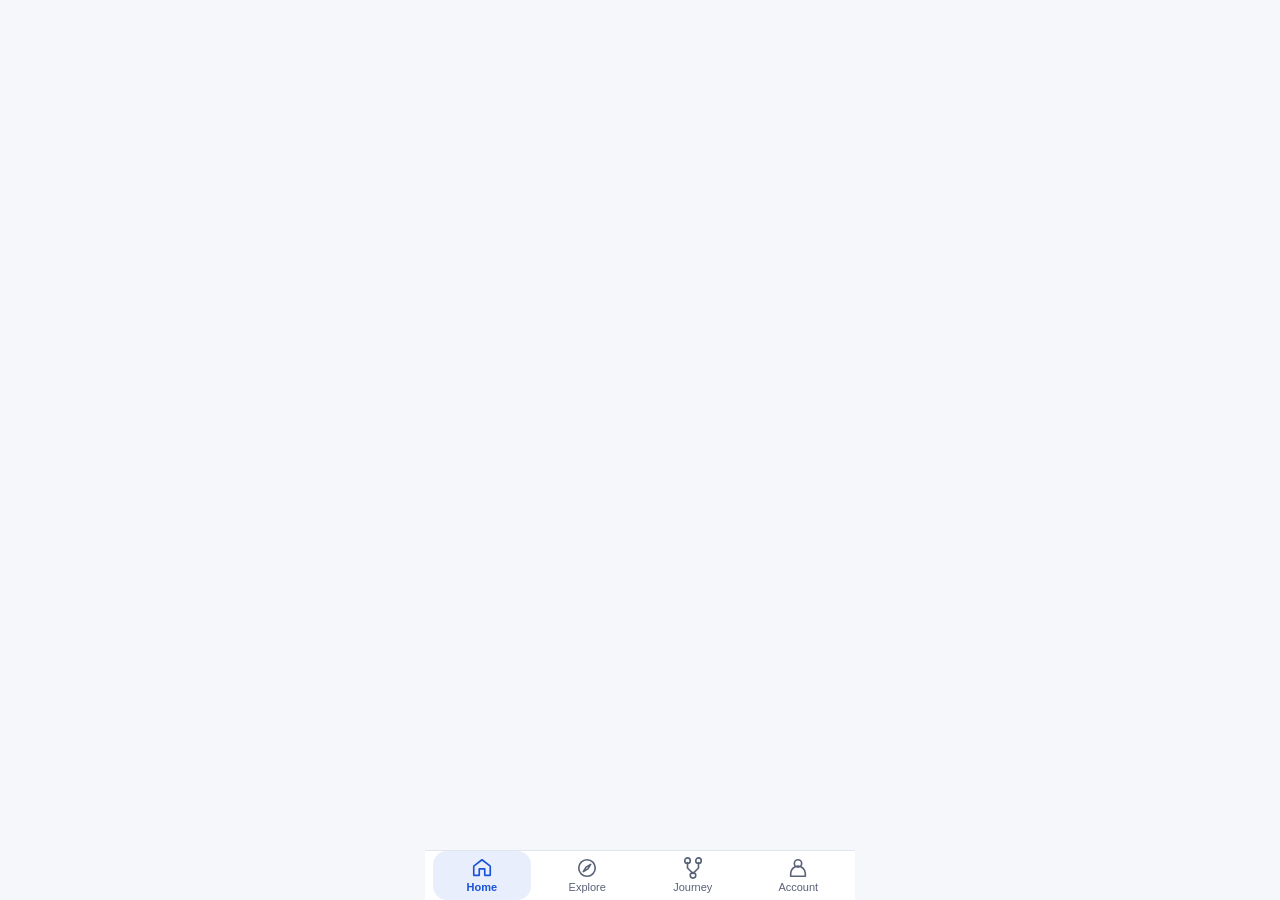
==== commit bfdcd977: "Add Housing and Daily life journeys, Account page and refreshed journey photos - Journey Tree opens " ====
--- a/index.html
+++ b/index.html
@@ -1 +1 @@
-<!doctype html><html lang="en"><head><meta charset="utf-8"><meta name="viewport" content="width=device-width,initial-scale=1,viewport-fit=cover"><title>Day One — Make today local</title><link rel="stylesheet" href="vendor.css?v=11"><link rel="stylesheet" href="app.css"><link rel="stylesheet" href="mobile.css?v=always-map-3"><link rel="stylesheet" href="visual-theme.css?v=mobile-system-8"><link rel="stylesheet" href="screen-layouts.css?v=24"><link rel="stylesheet" href="route-builder.css?v=8"><link rel="stylesheet" href="trip-summary.css?v=6"><link rel="stylesheet" href="place-guides.css?v=8"><link rel="stylesheet" href="ar-lens.css?v=9"><link rel="stylesheet" href="merged-features.css?v=9"><link rel="stylesheet" href="explore-stories.css?v=16"><meta name="theme-color" content="#F6F7FB"><meta name="apple-mobile-web-app-capable" content="yes"><meta name="apple-mobile-web-app-status-bar-style" content="default"><link rel="manifest" href="manifest.webmanifest"><link rel="apple-touch-icon" href="assets/app-icon-192.png"><link rel="stylesheet" href="scenario.css?v=11"><link rel="stylesheet" href="mobile-release.css?v=16"><link rel="stylesheet" href="motion.css?v=12"><link rel="stylesheet" href="smart-motion.css?v=1"></head><body class="trip-app"><div id="app"><main id="content"></main><iframe id="journey" title="Journey guides" src="journey.html?v=26" hidden></iframe><nav id="nav" aria-label="Main navigation"></nav><div id="toast" role="status"></div></div><script src="vendor.js?v=11"></script><script src="map-data.js"></script><script src="places.js?v=20"></script><script src="place-guides.js?v=8"></script><script src="maps.js?v=10"></script><script src="drag-stops.js?v=mobile-system-8"></script><script src="ask-scripts.js?v=9"></script><script src="ask-language.js?v=9"></script><script src="ask-maps.js?v=9"></script><script src="app-language.js?v=22"></script><script src="ar-lens.js?v=21"></script><script src="explore-stories.js?v=20"></script><script src="place-image-previews.js?v=16"></script><script src="feature-views.js?v=21"></script><script src="scenario-data.js?v=11"></script><script src="scenario.js?v=20"></script><script src="planning.js?v=20"></script><script src="journey-links.js?v=19"></script><script src="app.js?v=25"></script><script src="motion.js?v=17"></script><script src="smart-motion.js?v=1"></script></body></html>
+<!doctype html><html lang="en"><head><meta charset="utf-8"><meta name="viewport" content="width=device-width,initial-scale=1,viewport-fit=cover"><title>Day One — Make today local</title><link rel="stylesheet" href="vendor.css?v=11"><link rel="stylesheet" href="app.css"><link rel="stylesheet" href="mobile.css?v=always-map-3"><link rel="stylesheet" href="visual-theme.css?v=mobile-system-8"><link rel="stylesheet" href="screen-layouts.css?v=24"><link rel="stylesheet" href="route-builder.css?v=8"><link rel="stylesheet" href="trip-summary.css?v=6"><link rel="stylesheet" href="place-guides.css?v=8"><link rel="stylesheet" href="ar-lens.css?v=9"><link rel="stylesheet" href="merged-features.css?v=9"><link rel="stylesheet" href="explore-stories.css?v=16"><meta name="theme-color" content="#F6F7FB"><meta name="apple-mobile-web-app-capable" content="yes"><meta name="apple-mobile-web-app-status-bar-style" content="default"><link rel="manifest" href="manifest.webmanifest"><link rel="apple-touch-icon" href="assets/app-icon-192.png"><link rel="stylesheet" href="scenario.css?v=11"><link rel="stylesheet" href="mobile-release.css?v=16"><link rel="stylesheet" href="motion.css?v=12"><link rel="stylesheet" href="smart-motion.css?v=2"><link rel="stylesheet" href="account.css?v=1"></head><body class="trip-app"><div id="app"><main id="content"></main><iframe id="journey" title="Journey guides" src="journey.html?v=27" hidden></iframe><nav id="nav" aria-label="Main navigation"></nav><div id="toast" role="status"></div></div><script src="vendor.js?v=11"></script><script src="map-data.js"></script><script src="places.js?v=20"></script><script src="place-guides.js?v=8"></script><script src="maps.js?v=10"></script><script src="drag-stops.js?v=mobile-system-8"></script><script src="ask-scripts.js?v=9"></script><script src="ask-language.js?v=9"></script><script src="ask-maps.js?v=9"></script><script src="app-language.js?v=22"></script><script src="ar-lens.js?v=21"></script><script src="explore-stories.js?v=20"></script><script src="place-image-previews.js?v=16"></script><script src="feature-views.js?v=21"></script><script src="scenario-data.js?v=11"></script><script src="scenario.js?v=20"></script><script src="planning.js?v=20"></script><script src="journey-links.js?v=19"></script><script src="app.js?v=26"></script><script src="account.js?v=1"></script><script src="motion.js?v=17"></script><script src="smart-motion.js?v=1"></script></body></html>
--- a/smart-motion.css
+++ b/smart-motion.css
@@ -8,8 +8,6 @@
 .category-nav.sm-has-indicator button.active{background:transparent;color:#fff}
 .category-nav.sm-has-indicator button{position:relative;z-index:1;transition:color var(--sm-base) var(--sm-ease),background-color var(--sm-base) var(--sm-ease)}
 .category-nav>.sm-indicator.sm-tab-pill{display:block;min-height:0;border-radius:8px;background:var(--blue);box-shadow:0 4px 12px #1953D933}
-body[data-journey-track="campus"] .category-nav>.sm-indicator.sm-tab-pill{background:var(--mc-green,#00704A);box-shadow:0 4px 12px #00704A33}
-body[data-journey-track="campus"] .category-nav:not(.sm-has-indicator) button.active{background:var(--mc-green,#00704A)}
 #nav.sm-has-indicator{position:fixed}
 .sm-nav-pill{border-radius:14px;background:var(--soft)}
 #nav.sm-has-indicator button.active .icon{animation:sm-tab-pop var(--sm-slow) var(--sm-spring)}
--- a/account.css
+++ b/account.css
@@ -0,0 +1,38 @@
+/* Account: profile header, three stats, then grouped rows (settings-style). One accent:
+   the active nav tab; blue otherwise only marks progress and the single primary action. */
+.trip-app #content[data-screen="account"] h1{margin:0}
+.ac-head{display:flex;align-items:center;gap:14px;margin:4px 0 0}
+.ac-avatar{display:grid;place-items:center;flex:0 0 64px;height:64px;border-radius:50%;background:linear-gradient(145deg,#E9EEFC,#D6E0FA);color:var(--link);font-size:22px;font-weight:700;letter-spacing:.02em;box-shadow:inset 0 0 0 1px #1953D91f}
+.ac-head-copy{flex:1;min-width:0}.trip-app .ac-head h1{font-size:1.375rem;line-height:1.25;overflow-wrap:anywhere}.trip-app .ac-head p{margin:4px 0 0;font-size:.875rem}
+.trip-app .ac-edit{width:44px;min-width:44px;height:44px;border-radius:50%;background:white;border:1px solid var(--line);color:var(--ink)}.ac-edit .icon{width:20px;height:20px;fill:none;stroke:currentColor;stroke-width:1.8}
+
+.ac-stats{display:grid;grid-template-columns:repeat(3,minmax(0,1fr));gap:8px;margin:20px 0 4px}
+.ac-stats>div{padding:12px 10px;border:1px solid var(--line);border-radius:12px;background:white;text-align:center}
+.ac-stats strong{display:block;font-size:1.375rem;line-height:1.2;font-weight:700;color:var(--ink);font-variant-numeric:tabular-nums}.ac-stats strong span{font-size:.8125rem;font-weight:500;color:var(--muted)}
+.ac-stats small{display:block;margin-top:2px;font-size:.75rem;line-height:1.3}
+
+.ac-section{margin-top:24px}
+.ac-section-head{display:flex;align-items:baseline;justify-content:space-between;gap:8px;margin:0 4px 8px}.trip-app .ac-section-head h2{margin:0;font-size:.8125rem;letter-spacing:.06em;text-transform:uppercase;color:var(--muted);font-weight:650}.ac-section-head small{font-size:.75rem}
+.ac-group{border:1px solid var(--line);border-radius:14px;background:white;overflow:hidden}
+.trip-app .ac-row{display:flex;align-items:center;gap:12px;width:100%;min-height:60px;padding:10px 12px 10px 14px;border:0;border-radius:0;background:transparent;color:var(--ink);text-align:left;text-decoration:none;font:inherit;cursor:pointer}
+.ac-row+.ac-row,.ac-row+.ac-empty{border-top:1px solid var(--line)}
+.ac-row.ac-static{cursor:default}
+.ac-row-icon{display:grid;place-items:center;flex:0 0 36px;height:36px;border-radius:10px;background:var(--soft);color:var(--link)}
+.ac-icon{width:20px;height:20px;fill:none;stroke:currentColor;stroke-width:1.8;stroke-linecap:round;stroke-linejoin:round}
+.ac-row>.ac-icon{width:18px;height:18px;color:#9AA3B5;flex-shrink:0;transition:transform 180ms cubic-bezier(.22,1,.36,1)}
+.ac-row-copy{flex:1;min-width:0}.ac-row-copy strong{display:block;font-size:.9375rem;line-height:1.35;font-weight:600}.ac-row-copy small{display:block;margin-top:2px;font-size:.8125rem;line-height:1.35;color:var(--muted)}
+.ac-bar{display:block;height:4px;margin:6px 0 2px;border-radius:4px;background:var(--line);overflow:hidden}.ac-bar span{display:block;height:100%;border-radius:inherit;background:var(--blue);transform-origin:left;transform:scaleX(var(--value,0));transition:transform 500ms cubic-bezier(.22,1,.36,1)}
+.ac-call{flex-shrink:0;padding:6px 12px;border-radius:999px;background:var(--soft);color:var(--link);font-size:.8125rem;font-weight:600}
+.ac-row.is-urgent .ac-row-icon{background:#FDECEA;color:#B3261E}.ac-row.is-urgent .ac-call{background:#FDECEA;color:#B3261E}
+.ac-row.is-danger .ac-row-icon{background:#FDECEA;color:#B3261E}.ac-row.is-danger strong{color:#B3261E}
+.ac-switch{display:flex;padding:3px;background:#EEF1F6;border-radius:10px;flex-shrink:0}.trip-app .ac-switch button{min-height:36px;min-width:52px;padding:4px 10px;border:0;border-radius:8px;background:transparent;color:var(--muted);font-size:.8125rem;font-weight:600}.trip-app .ac-switch button[aria-checked="true"]{background:white;color:var(--ink);box-shadow:0 1px 3px #1921321f}
+.ac-empty{padding:14px}.trip-app .ac-empty p{margin:0 0 10px;font-size:.875rem}
+.trip-app .ac-foot{margin:20px 4px 8px;font-size:.75rem;line-height:1.5}
+@media(hover:hover){.trip-app .ac-row:not(.ac-static):hover{background:#F7F8FC}.ac-row:hover>.ac-icon{transform:translateX(2px)}}
+.trip-app .ac-row:not(.ac-static):active{background:#F1F3F8}
+
+.ac-dialog{width:min(calc(100% - 32px),360px);border:0;border-radius:16px;padding:20px;box-shadow:var(--overlay-shadow)}.ac-dialog::backdrop{background:#19213259}
+.ac-dialog h2{margin:0 0 6px;font-size:1.125rem}.ac-dialog p{margin:0 0 14px;font-size:.875rem}
+.ac-dialog label{display:block;font-size:.8125rem;font-weight:600;margin-bottom:6px}.ac-dialog input{width:100%;min-height:48px;padding:10px 12px;border:1px solid var(--line);border-radius:10px;font:inherit;font-size:1rem}
+.ac-dialog-actions{display:flex;gap:8px;margin-top:16px}.ac-dialog-actions button{flex:1}.trip-app .ac-dialog .ac-danger,.ac-dialog .ac-danger{background:#B3261E;color:white}
+@media(max-width:359px){.ac-stats strong{font-size:1.125rem}.ac-avatar{flex-basis:52px;height:52px;font-size:18px}}
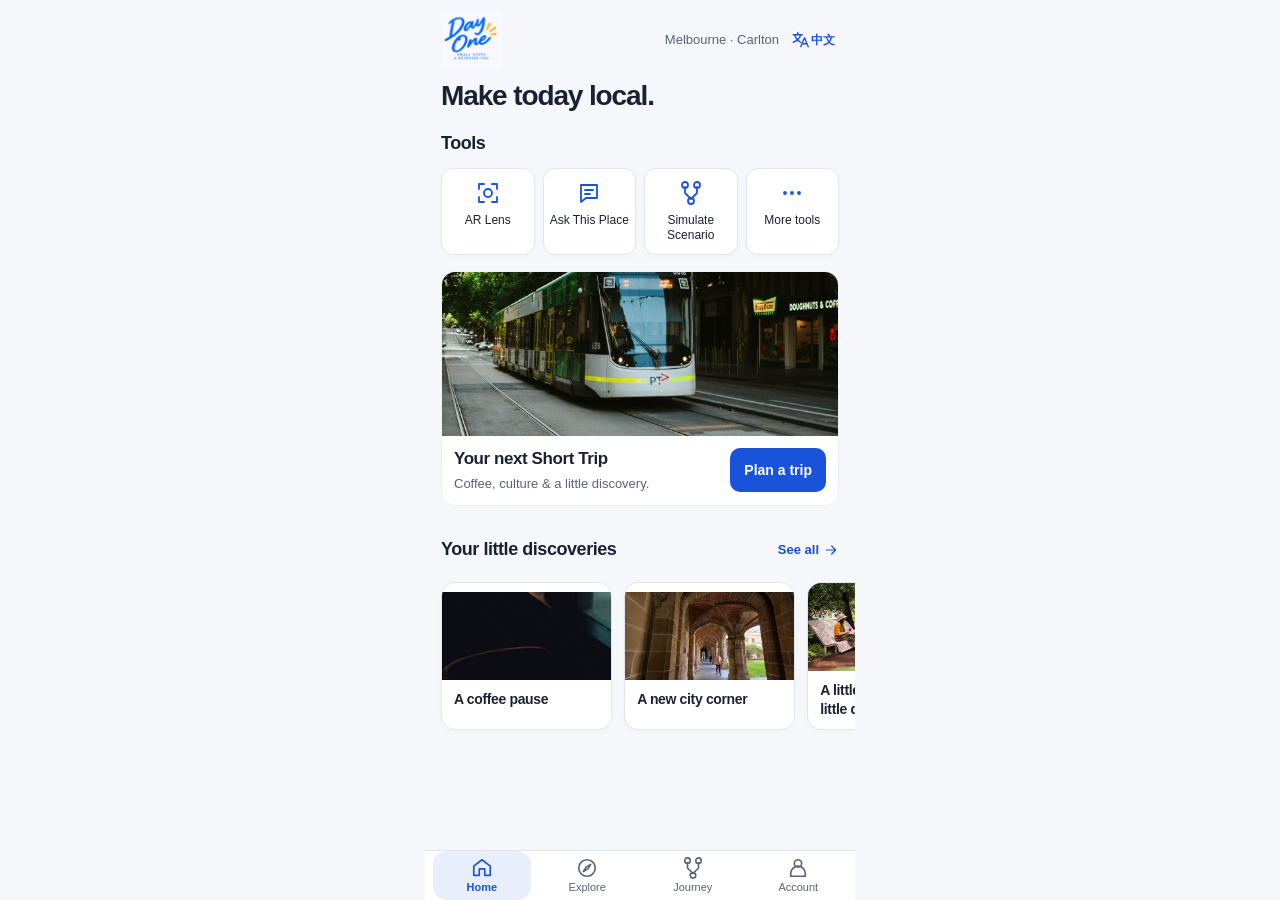
==== commit 8dee6723: "Fix startup render regression and complete EN/ZH localisation - Load account.js before app.js: the f" ====
--- a/index.html
+++ b/index.html
@@ -1 +1 @@
-<!doctype html><html lang="en"><head><meta charset="utf-8"><meta name="viewport" content="width=device-width,initial-scale=1,viewport-fit=cover"><title>Day One — Make today local</title><link rel="stylesheet" href="vendor.css?v=11"><link rel="stylesheet" href="app.css"><link rel="stylesheet" href="mobile.css?v=always-map-3"><link rel="stylesheet" href="visual-theme.css?v=mobile-system-8"><link rel="stylesheet" href="screen-layouts.css?v=24"><link rel="stylesheet" href="route-builder.css?v=8"><link rel="stylesheet" href="trip-summary.css?v=6"><link rel="stylesheet" href="place-guides.css?v=8"><link rel="stylesheet" href="ar-lens.css?v=9"><link rel="stylesheet" href="merged-features.css?v=9"><link rel="stylesheet" href="explore-stories.css?v=16"><meta name="theme-color" content="#F6F7FB"><meta name="apple-mobile-web-app-capable" content="yes"><meta name="apple-mobile-web-app-status-bar-style" content="default"><link rel="manifest" href="manifest.webmanifest"><link rel="apple-touch-icon" href="assets/app-icon-192.png"><link rel="stylesheet" href="scenario.css?v=11"><link rel="stylesheet" href="mobile-release.css?v=16"><link rel="stylesheet" href="motion.css?v=12"><link rel="stylesheet" href="smart-motion.css?v=2"><link rel="stylesheet" href="account.css?v=1"></head><body class="trip-app"><div id="app"><main id="content"></main><iframe id="journey" title="Journey guides" src="journey.html?v=27" hidden></iframe><nav id="nav" aria-label="Main navigation"></nav><div id="toast" role="status"></div></div><script src="vendor.js?v=11"></script><script src="map-data.js"></script><script src="places.js?v=20"></script><script src="place-guides.js?v=8"></script><script src="maps.js?v=10"></script><script src="drag-stops.js?v=mobile-system-8"></script><script src="ask-scripts.js?v=9"></script><script src="ask-language.js?v=9"></script><script src="ask-maps.js?v=9"></script><script src="app-language.js?v=22"></script><script src="ar-lens.js?v=21"></script><script src="explore-stories.js?v=20"></script><script src="place-image-previews.js?v=16"></script><script src="feature-views.js?v=21"></script><script src="scenario-data.js?v=11"></script><script src="scenario.js?v=20"></script><script src="planning.js?v=20"></script><script src="journey-links.js?v=19"></script><script src="app.js?v=26"></script><script src="account.js?v=1"></script><script src="motion.js?v=17"></script><script src="smart-motion.js?v=1"></script></body></html>
+<!doctype html><html lang="en"><head><meta charset="utf-8"><meta name="viewport" content="width=device-width,initial-scale=1,viewport-fit=cover"><title>Day One — Make today local</title><link rel="stylesheet" href="vendor.css?v=11"><link rel="stylesheet" href="app.css"><link rel="stylesheet" href="mobile.css?v=always-map-3"><link rel="stylesheet" href="visual-theme.css?v=mobile-system-8"><link rel="stylesheet" href="screen-layouts.css?v=24"><link rel="stylesheet" href="route-builder.css?v=8"><link rel="stylesheet" href="trip-summary.css?v=6"><link rel="stylesheet" href="place-guides.css?v=8"><link rel="stylesheet" href="ar-lens.css?v=9"><link rel="stylesheet" href="merged-features.css?v=9"><link rel="stylesheet" href="explore-stories.css?v=16"><meta name="theme-color" content="#F6F7FB"><meta name="apple-mobile-web-app-capable" content="yes"><meta name="apple-mobile-web-app-status-bar-style" content="default"><link rel="manifest" href="manifest.webmanifest"><link rel="apple-touch-icon" href="assets/app-icon-192.png"><link rel="stylesheet" href="scenario.css?v=11"><link rel="stylesheet" href="mobile-release.css?v=16"><link rel="stylesheet" href="motion.css?v=12"><link rel="stylesheet" href="smart-motion.css?v=2"><link rel="stylesheet" href="account.css?v=1"></head><body class="trip-app"><div id="app"><main id="content"></main><iframe id="journey" title="Journey guides" src="journey.html?v=29" hidden></iframe><nav id="nav" aria-label="Main navigation"></nav><div id="toast" role="status"></div></div><script src="vendor.js?v=11"></script><script src="map-data.js"></script><script src="places.js?v=20"></script><script src="place-guides.js?v=8"></script><script src="maps.js?v=10"></script><script src="drag-stops.js?v=mobile-system-8"></script><script src="ask-scripts.js?v=9"></script><script src="ask-language.js?v=9"></script><script src="ask-maps.js?v=9"></script><script src="app-language.js?v=24"></script><script src="ar-lens.js?v=22"></script><script src="explore-stories.js?v=20"></script><script src="place-image-previews.js?v=16"></script><script src="feature-views.js?v=21"></script><script src="scenario-data.js?v=11"></script><script src="scenario.js?v=20"></script><script src="planning.js?v=20"></script><script src="journey-links.js?v=19"></script><script src="i18n-extra.js?v=1"></script><script src="account.js?v=2"></script><script src="app.js?v=28"></script><script src="motion.js?v=17"></script><script src="smart-motion.js?v=1"></script></body></html>
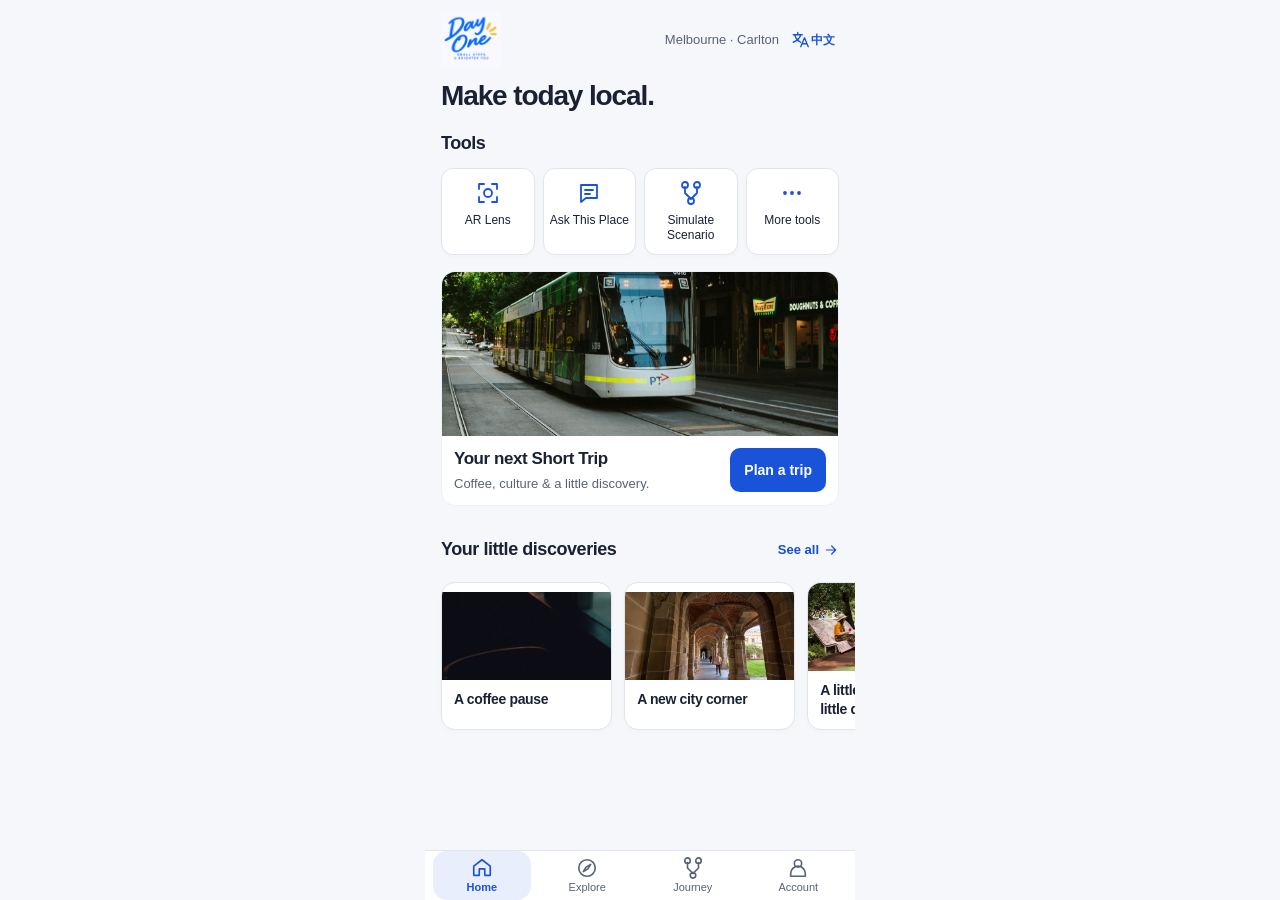
==== commit 9603b72f: "Give every scroll gesture one owner, like a native app - No page rubber-banding, pull-to-refresh or " ====
--- a/index.html
+++ b/index.html
@@ -1 +1 @@
-<!doctype html><html lang="en"><head><meta charset="utf-8"><meta name="viewport" content="width=device-width,initial-scale=1,viewport-fit=cover"><title>Day One — Make today local</title><link rel="stylesheet" href="vendor.css?v=11"><link rel="stylesheet" href="app.css"><link rel="stylesheet" href="mobile.css?v=always-map-3"><link rel="stylesheet" href="visual-theme.css?v=mobile-system-8"><link rel="stylesheet" href="screen-layouts.css?v=24"><link rel="stylesheet" href="route-builder.css?v=8"><link rel="stylesheet" href="trip-summary.css?v=6"><link rel="stylesheet" href="place-guides.css?v=8"><link rel="stylesheet" href="ar-lens.css?v=9"><link rel="stylesheet" href="merged-features.css?v=9"><link rel="stylesheet" href="explore-stories.css?v=16"><meta name="theme-color" content="#F6F7FB"><meta name="apple-mobile-web-app-capable" content="yes"><meta name="apple-mobile-web-app-status-bar-style" content="default"><link rel="manifest" href="manifest.webmanifest"><link rel="apple-touch-icon" href="assets/app-icon-192.png"><link rel="stylesheet" href="scenario.css?v=11"><link rel="stylesheet" href="mobile-release.css?v=16"><link rel="stylesheet" href="motion.css?v=12"><link rel="stylesheet" href="smart-motion.css?v=2"><link rel="stylesheet" href="account.css?v=1"></head><body class="trip-app"><div id="app"><main id="content"></main><iframe id="journey" title="Journey guides" src="journey.html?v=29" hidden></iframe><nav id="nav" aria-label="Main navigation"></nav><div id="toast" role="status"></div></div><script src="vendor.js?v=11"></script><script src="map-data.js"></script><script src="places.js?v=20"></script><script src="place-guides.js?v=8"></script><script src="maps.js?v=10"></script><script src="drag-stops.js?v=mobile-system-8"></script><script src="ask-scripts.js?v=9"></script><script src="ask-language.js?v=9"></script><script src="ask-maps.js?v=9"></script><script src="app-language.js?v=24"></script><script src="ar-lens.js?v=22"></script><script src="explore-stories.js?v=20"></script><script src="place-image-previews.js?v=16"></script><script src="feature-views.js?v=21"></script><script src="scenario-data.js?v=11"></script><script src="scenario.js?v=20"></script><script src="planning.js?v=20"></script><script src="journey-links.js?v=19"></script><script src="i18n-extra.js?v=1"></script><script src="account.js?v=2"></script><script src="app.js?v=28"></script><script src="motion.js?v=17"></script><script src="smart-motion.js?v=1"></script></body></html>
+<!doctype html><html lang="en"><head><meta charset="utf-8"><meta name="viewport" content="width=device-width,initial-scale=1,viewport-fit=cover"><title>Day One — Make today local</title><link rel="stylesheet" href="vendor.css?v=11"><link rel="stylesheet" href="app.css"><link rel="stylesheet" href="mobile.css?v=always-map-3"><link rel="stylesheet" href="visual-theme.css?v=mobile-system-8"><link rel="stylesheet" href="screen-layouts.css?v=24"><link rel="stylesheet" href="route-builder.css?v=8"><link rel="stylesheet" href="trip-summary.css?v=6"><link rel="stylesheet" href="place-guides.css?v=8"><link rel="stylesheet" href="ar-lens.css?v=9"><link rel="stylesheet" href="merged-features.css?v=9"><link rel="stylesheet" href="explore-stories.css?v=16"><meta name="theme-color" content="#F6F7FB"><meta name="apple-mobile-web-app-capable" content="yes"><meta name="apple-mobile-web-app-status-bar-style" content="default"><link rel="manifest" href="manifest.webmanifest"><link rel="apple-touch-icon" href="assets/app-icon-192.png"><link rel="stylesheet" href="scenario.css?v=11"><link rel="stylesheet" href="mobile-release.css?v=16"><link rel="stylesheet" href="motion.css?v=12"><link rel="stylesheet" href="smart-motion.css?v=2"><link rel="stylesheet" href="account.css?v=1"><link rel="stylesheet" href="scroll-lock.css?v=1"></head><body class="trip-app"><div id="app"><main id="content"></main><iframe id="journey" title="Journey guides" src="journey.html?v=29" hidden></iframe><nav id="nav" aria-label="Main navigation"></nav><div id="toast" role="status"></div></div><script src="vendor.js?v=11"></script><script src="map-data.js"></script><script src="places.js?v=20"></script><script src="place-guides.js?v=8"></script><script src="maps.js?v=12"></script><script src="scroll-lock.js?v=3"></script><script src="drag-stops.js?v=mobile-system-8"></script><script src="ask-scripts.js?v=9"></script><script src="ask-language.js?v=9"></script><script src="ask-maps.js?v=9"></script><script src="app-language.js?v=24"></script><script src="ar-lens.js?v=22"></script><script src="explore-stories.js?v=20"></script><script src="place-image-previews.js?v=16"></script><script src="feature-views.js?v=21"></script><script src="scenario-data.js?v=11"></script><script src="scenario.js?v=20"></script><script src="planning.js?v=20"></script><script src="journey-links.js?v=19"></script><script src="i18n-extra.js?v=1"></script><script src="account.js?v=2"></script><script src="app.js?v=29"></script><script src="motion.js?v=17"></script><script src="smart-motion.js?v=1"></script></body></html>
--- a/scroll-lock.css
+++ b/scroll-lock.css
@@ -0,0 +1,33 @@
+/* Scroll ownership, as in a native app: only the area under the finger scrolls.
+   1. The page never rubber-bands, pulls to refresh or swipes back at its edges.
+   2. Every inner scroller keeps its scroll to itself instead of passing it to the page.
+   3. Full-screen screens, open dialogs and the Journey tab lock the page behind them.
+   4. Fixed bars ignore drag gestures, so dragging a header or tab bar never moves content. */
+html,body{overscroll-behavior:none}
+
+/* Inner scrollers: lists, sheets, carousels, chips and dialogs. */
+.cards,.discovery-deck,.route-rail,.discovery-tabs,.ask-map-tabs,.ask-map-image,.chips,
+.editable-timeline,.node-sheet-scroll,.ar-sheet-content,.checkpoint,.ask-composer textarea,
+.category-nav,.mc-spot-tabs,.jl-rail,.jl-reading,.modal-scroll,dialog,#place-dialog{overscroll-behavior:contain}
+.cards,.discovery-deck,.route-rail,.discovery-tabs,.ask-map-tabs,.category-nav,.mc-spot-tabs{touch-action:pan-x pan-y;-webkit-overflow-scrolling:touch}
+
+/* Screens that fill the viewport: the map, sheet or camera is the whole screen. */
+html:has(#content:not([hidden])[data-screen="navigation"]),
+html:has(#content:not([hidden])[data-screen="arLens"]),
+html:has(#content:not([hidden])[data-screen="mapPicker"]),
+html:has(#content:not([hidden]).route-builder),
+/* Journey tab: the iframe owns scrolling. */
+html:has(#journey:not([hidden])),
+/* Any open modal dialog, including native <dialog> and Journey Tree dialogs. */
+html:has(dialog[open]),html:has(.jl-panel:not([hidden])),html:has(#overlay:not([hidden])){overflow:hidden}
+
+/* Fixed chrome is not a drag handle for the page underneath. */
+#nav,.trip-app #content>.topbar,.trip-app #content>.brand,.journey-app main>.brand-row,
+.navigation-top,.ar-header,.jl-header,.modal-header,.jl-footer,.actions{touch-action:manipulation}
+#nav,.trip-app #content>.topbar,.trip-app #content>.brand,.journey-app main>.brand-row{overscroll-behavior:none}
+
+/* Inline maps inside scrolling pages: one finger scrolls the page, two fingers move the map.
+   (With dragging off, Leaflet's own touch-action leaves page panning to the browser.) */
+.map-gesture-hint{position:absolute;inset:0;z-index:800;display:grid;place-items:center;padding:16px;background:#19213259;color:white;font-size:14px;font-weight:600;text-align:center;opacity:0;pointer-events:none;transition:opacity 180ms ease}
+.map-gesture-hint.is-visible{opacity:1}
+@media (prefers-reduced-motion:reduce){.map-gesture-hint{transition:none}}
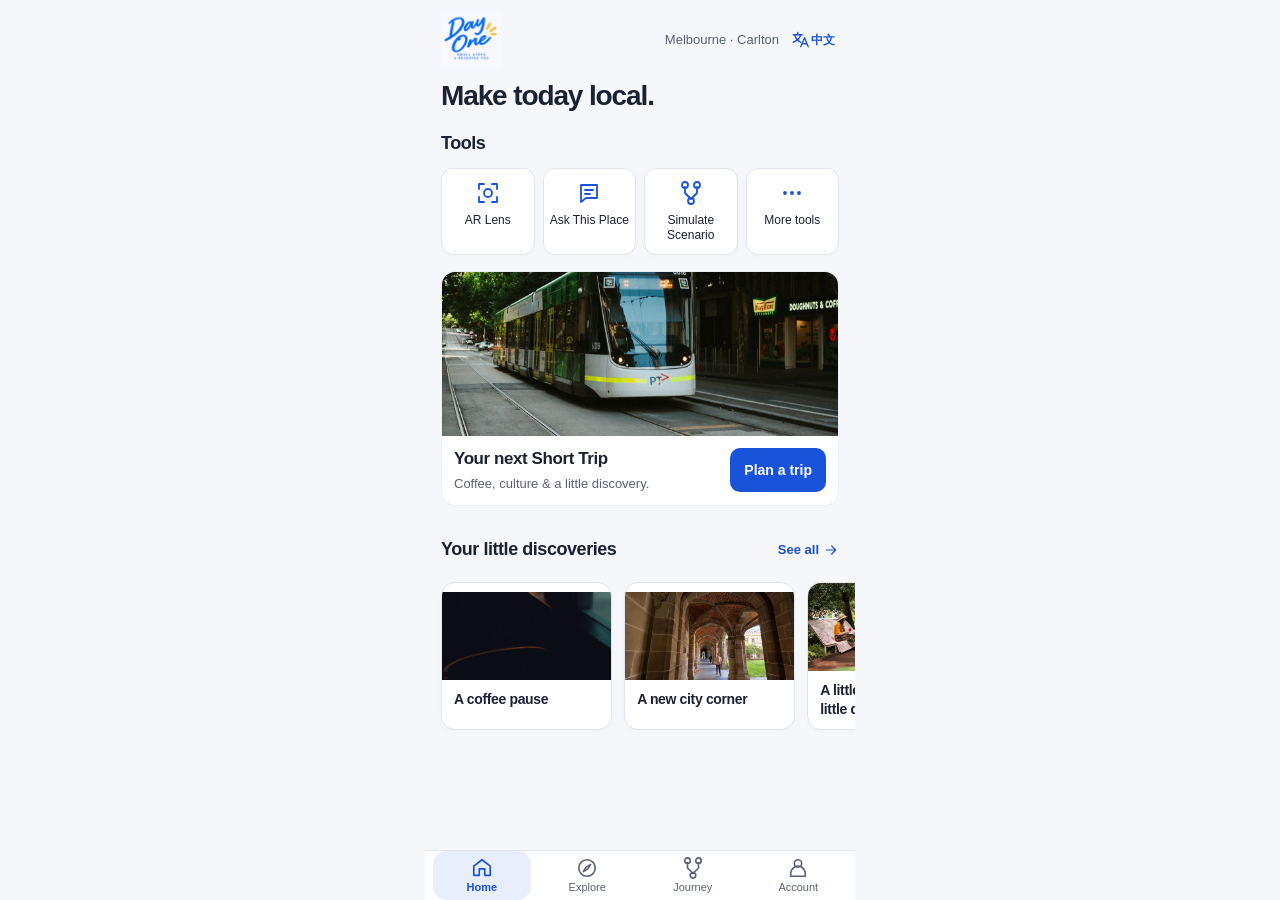
==== commit 190b2573: "Let people confirm or correct their location in Ask This Place - Header states confidence: approxima" ====
--- a/index.html
+++ b/index.html
@@ -1 +1 @@
-<!doctype html><html lang="en"><head><meta charset="utf-8"><meta name="viewport" content="width=device-width,initial-scale=1,viewport-fit=cover"><title>Day One — Make today local</title><link rel="stylesheet" href="vendor.css?v=11"><link rel="stylesheet" href="app.css"><link rel="stylesheet" href="mobile.css?v=always-map-3"><link rel="stylesheet" href="visual-theme.css?v=mobile-system-8"><link rel="stylesheet" href="screen-layouts.css?v=24"><link rel="stylesheet" href="route-builder.css?v=8"><link rel="stylesheet" href="trip-summary.css?v=6"><link rel="stylesheet" href="place-guides.css?v=8"><link rel="stylesheet" href="ar-lens.css?v=9"><link rel="stylesheet" href="merged-features.css?v=9"><link rel="stylesheet" href="explore-stories.css?v=16"><meta name="theme-color" content="#F6F7FB"><meta name="apple-mobile-web-app-capable" content="yes"><meta name="apple-mobile-web-app-status-bar-style" content="default"><link rel="manifest" href="manifest.webmanifest"><link rel="apple-touch-icon" href="assets/app-icon-192.png"><link rel="stylesheet" href="scenario.css?v=11"><link rel="stylesheet" href="mobile-release.css?v=16"><link rel="stylesheet" href="motion.css?v=12"><link rel="stylesheet" href="smart-motion.css?v=2"><link rel="stylesheet" href="account.css?v=1"><link rel="stylesheet" href="scroll-lock.css?v=1"></head><body class="trip-app"><div id="app"><main id="content"></main><iframe id="journey" title="Journey guides" src="journey.html?v=29" hidden></iframe><nav id="nav" aria-label="Main navigation"></nav><div id="toast" role="status"></div></div><script src="vendor.js?v=11"></script><script src="map-data.js"></script><script src="places.js?v=20"></script><script src="place-guides.js?v=8"></script><script src="maps.js?v=12"></script><script src="scroll-lock.js?v=3"></script><script src="drag-stops.js?v=mobile-system-8"></script><script src="ask-scripts.js?v=9"></script><script src="ask-language.js?v=9"></script><script src="ask-maps.js?v=9"></script><script src="app-language.js?v=24"></script><script src="ar-lens.js?v=22"></script><script src="explore-stories.js?v=20"></script><script src="place-image-previews.js?v=16"></script><script src="feature-views.js?v=21"></script><script src="scenario-data.js?v=11"></script><script src="scenario.js?v=20"></script><script src="planning.js?v=20"></script><script src="journey-links.js?v=19"></script><script src="i18n-extra.js?v=1"></script><script src="account.js?v=2"></script><script src="app.js?v=29"></script><script src="motion.js?v=17"></script><script src="smart-motion.js?v=1"></script></body></html>
+<!doctype html><html lang="en"><head><meta charset="utf-8"><meta name="viewport" content="width=device-width,initial-scale=1,viewport-fit=cover"><title>Day One — Make today local</title><link rel="stylesheet" href="vendor.css?v=11"><link rel="stylesheet" href="app.css"><link rel="stylesheet" href="mobile.css?v=always-map-3"><link rel="stylesheet" href="visual-theme.css?v=mobile-system-8"><link rel="stylesheet" href="screen-layouts.css?v=24"><link rel="stylesheet" href="route-builder.css?v=8"><link rel="stylesheet" href="trip-summary.css?v=6"><link rel="stylesheet" href="place-guides.css?v=8"><link rel="stylesheet" href="ar-lens.css?v=9"><link rel="stylesheet" href="merged-features.css?v=9"><link rel="stylesheet" href="explore-stories.css?v=16"><meta name="theme-color" content="#F6F7FB"><meta name="apple-mobile-web-app-capable" content="yes"><meta name="apple-mobile-web-app-status-bar-style" content="default"><link rel="manifest" href="manifest.webmanifest"><link rel="apple-touch-icon" href="assets/app-icon-192.png"><link rel="stylesheet" href="scenario.css?v=11"><link rel="stylesheet" href="mobile-release.css?v=16"><link rel="stylesheet" href="motion.css?v=12"><link rel="stylesheet" href="smart-motion.css?v=2"><link rel="stylesheet" href="account.css?v=1"><link rel="stylesheet" href="scroll-lock.css?v=1"><link rel="stylesheet" href="ask-location.css?v=1"></head><body class="trip-app"><div id="app"><main id="content"></main><iframe id="journey" title="Journey guides" src="journey.html?v=29" hidden></iframe><nav id="nav" aria-label="Main navigation"></nav><div id="toast" role="status"></div></div><script src="vendor.js?v=11"></script><script src="map-data.js"></script><script src="places.js?v=20"></script><script src="place-guides.js?v=8"></script><script src="maps.js?v=12"></script><script src="scroll-lock.js?v=3"></script><script src="drag-stops.js?v=mobile-system-8"></script><script src="ask-scripts.js?v=9"></script><script src="ask-language.js?v=9"></script><script src="ask-maps.js?v=9"></script><script src="app-language.js?v=24"></script><script src="ar-lens.js?v=22"></script><script src="explore-stories.js?v=20"></script><script src="place-image-previews.js?v=16"></script><script src="feature-views.js?v=21"></script><script src="scenario-data.js?v=11"></script><script src="scenario.js?v=20"></script><script src="planning.js?v=20"></script><script src="journey-links.js?v=19"></script><script src="i18n-extra.js?v=1"></script><script src="account.js?v=2"></script><script src="app.js?v=29"></script><script src="ask-location.js?v=1"></script><script src="motion.js?v=17"></script><script src="smart-motion.js?v=1"></script></body></html>
--- a/ask-location.css
+++ b/ask-location.css
@@ -0,0 +1,36 @@
+/* Location status and correction for Ask This Place. */
+.ask-loc{margin:10px 0 0;padding:10px 10px 10px 12px;border:1px solid var(--line);border-radius:12px;background:white}
+.ask-loc-row{display:flex;align-items:center;gap:10px}
+.ask-loc-dot{position:relative;flex:0 0 10px;height:10px;border-radius:50%;background:#C98400}
+.ask-loc-dot:after{content:'';position:absolute;inset:-5px;border-radius:50%;border:2px solid currentColor;color:#C9840055}
+.ask-loc.is-confirmed .ask-loc-dot,.ask-loc.is-precise .ask-loc-dot{background:var(--success)}.ask-loc.is-confirmed .ask-loc-dot:after,.ask-loc.is-precise .ask-loc-dot:after{color:#08745233}
+.ask-loc.is-trip .ask-loc-dot{background:var(--blue)}.ask-loc.is-trip .ask-loc-dot:after{color:#1953D933}
+.ask-loc-copy{flex:1;min-width:0;display:flex;flex-wrap:wrap;align-items:baseline;gap:2px 8px}.ask-loc-copy strong{font-size:.875rem;line-height:1.3;color:var(--ink)}.ask-loc-copy small{font-size:.75rem;color:var(--muted);font-variant-numeric:tabular-nums}
+.trip-app .ask-loc-adjust{flex-shrink:0;display:inline-flex;align-items:center;gap:4px;min-height:40px;padding:6px 12px;border:1px solid var(--line);border-radius:999px;background:white;color:var(--link);font-size:.8125rem;font-weight:600}
+.ask-loc-adjust .icon{width:16px;height:16px}
+.ask-loc-prompt{margin-top:10px;padding-top:10px;border-top:1px solid var(--line)}
+.trip-app .ask-loc-prompt p{margin:0 0 8px;font-size:.8125rem;line-height:1.4;color:var(--ink)}
+.ask-loc-choices{display:flex;flex-wrap:wrap;gap:8px}
+.trip-app .ask-loc-choices button{display:flex;flex-direction:column;align-items:flex-start;min-height:48px;padding:6px 12px;border:1px solid #C9D6F5;border-radius:10px;background:var(--soft);color:var(--ink);text-align:left}
+.ask-loc-choices strong{font-size:.8125rem;line-height:1.3}.ask-loc-choices small{font-size:.6875rem;color:var(--muted)}
+.trip-app .ask-loc-choices .is-other{justify-content:center;background:white;border-color:var(--line);color:var(--link);font-size:.8125rem;font-weight:600}
+
+#ask-loc-dialog{width:min(420px,100vw);max-width:100vw;max-height:min(86dvh,720px);margin:auto auto 0;padding:0;border:0;border-radius:20px 20px 0 0;background:white;box-shadow:var(--overlay-shadow);overflow:auto;overscroll-behavior:contain}
+#ask-loc-dialog::backdrop{background:#19213259}
+.ask-loc-sheet{padding:8px 16px calc(16px + var(--safe-bottom,0px))}
+.ask-loc-sheet header{position:sticky;top:0;display:flex;align-items:center;justify-content:space-between;gap:8px;padding:8px 0;background:white;z-index:1}
+.ask-loc-sheet header:before{content:'';position:absolute;top:0;left:50%;width:36px;height:4px;margin-left:-18px;border-radius:2px;background:#D5DAE3}
+.trip-app .ask-loc-sheet h2{margin:8px 0 0;font-size:1.125rem}.trip-app .ask-loc-sheet h3{margin:16px 0 6px;font-size:.75rem;letter-spacing:.06em;text-transform:uppercase;color:var(--muted)}
+.trip-app .ask-loc-intro{margin:4px 0 12px;font-size:.8125rem;line-height:1.45}
+.trip-app .ask-loc-gps{display:flex;align-items:center;gap:12px;width:100%;min-height:60px;padding:10px 14px;border:0;border-radius:12px;background:var(--blue);color:white;text-align:left}
+.ask-loc-gps .icon{width:22px;height:22px;flex-shrink:0}.ask-loc-gps strong{display:block;font-size:.9375rem}.ask-loc-gps small{display:block;margin-top:2px;font-size:.75rem;line-height:1.35;color:#E3EAFD}
+.ask-loc-list{border:1px solid var(--line);border-radius:12px;overflow:hidden}
+.trip-app .ask-loc-option{display:flex;align-items:center;gap:10px;width:100%;min-height:56px;padding:8px 12px;border:0;border-radius:0;background:white;color:var(--ink);text-align:left}
+.ask-loc-option+.ask-loc-option{border-top:1px solid var(--line)}
+.ask-loc-option-copy{flex:1;min-width:0}.ask-loc-option-copy strong{display:block;font-size:.875rem;line-height:1.3}.ask-loc-option-copy small{display:block;font-size:.75rem;color:var(--muted);overflow:hidden;text-overflow:ellipsis;white-space:nowrap}
+.ask-loc-option-meta{display:flex;flex-direction:column;align-items:flex-end;gap:2px;flex-shrink:0;font-size:.75rem;color:var(--muted);font-variant-numeric:tabular-nums}
+.ask-loc-option-meta em{font-style:normal;font-weight:700;color:var(--success)}
+.trip-app .ask-loc-option.is-current{background:#F5F7FD}.ask-loc-option.is-current .ask-loc-option-copy strong:after{content:' ✓';color:var(--blue)}
+.trip-app .ask-loc-option.is-best{background:#EEF8F3;box-shadow:inset 3px 0 0 var(--success)}
+.trip-app .ask-loc-note{margin:10px 0 0;font-size:.75rem}
+@media (prefers-reduced-motion:no-preference){#ask-loc-dialog[open]{animation:ask-loc-up 260ms cubic-bezier(.22,1,.36,1)}@keyframes ask-loc-up{from{transform:translateY(24px);opacity:.6}}}
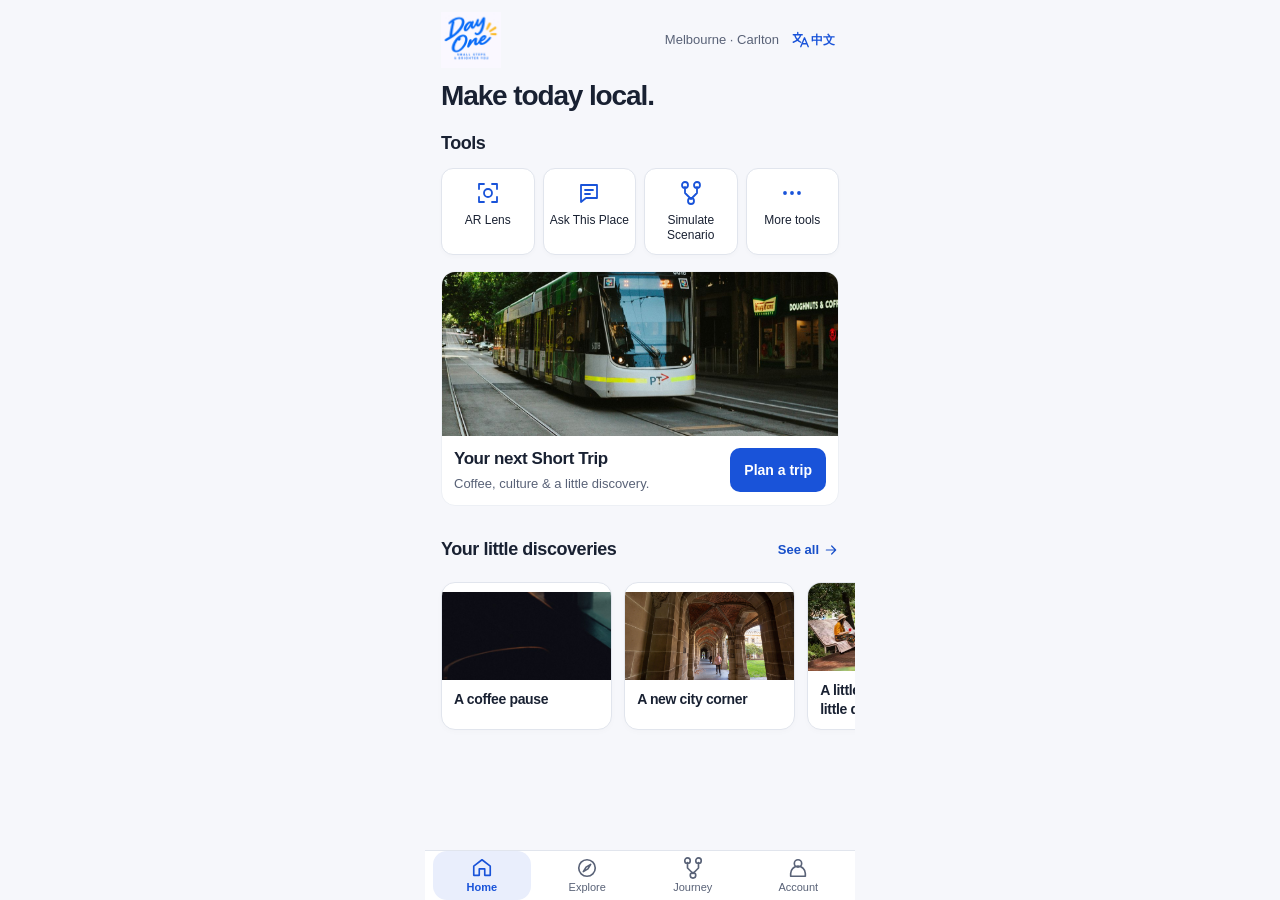
==== commit 31e83a7a: "Simplify Ask This Place location to a chip and drag-to-choose map - Replace the status bar and ambig" ====
--- a/index.html
+++ b/index.html
@@ -1 +1 @@
-<!doctype html><html lang="en"><head><meta charset="utf-8"><meta name="viewport" content="width=device-width,initial-scale=1,viewport-fit=cover"><title>Day One — Make today local</title><link rel="stylesheet" href="vendor.css?v=11"><link rel="stylesheet" href="app.css"><link rel="stylesheet" href="mobile.css?v=always-map-3"><link rel="stylesheet" href="visual-theme.css?v=mobile-system-8"><link rel="stylesheet" href="screen-layouts.css?v=24"><link rel="stylesheet" href="route-builder.css?v=8"><link rel="stylesheet" href="trip-summary.css?v=6"><link rel="stylesheet" href="place-guides.css?v=8"><link rel="stylesheet" href="ar-lens.css?v=9"><link rel="stylesheet" href="merged-features.css?v=9"><link rel="stylesheet" href="explore-stories.css?v=16"><meta name="theme-color" content="#F6F7FB"><meta name="apple-mobile-web-app-capable" content="yes"><meta name="apple-mobile-web-app-status-bar-style" content="default"><link rel="manifest" href="manifest.webmanifest"><link rel="apple-touch-icon" href="assets/app-icon-192.png"><link rel="stylesheet" href="scenario.css?v=11"><link rel="stylesheet" href="mobile-release.css?v=16"><link rel="stylesheet" href="motion.css?v=12"><link rel="stylesheet" href="smart-motion.css?v=2"><link rel="stylesheet" href="account.css?v=1"><link rel="stylesheet" href="scroll-lock.css?v=1"><link rel="stylesheet" href="ask-location.css?v=1"></head><body class="trip-app"><div id="app"><main id="content"></main><iframe id="journey" title="Journey guides" src="journey.html?v=29" hidden></iframe><nav id="nav" aria-label="Main navigation"></nav><div id="toast" role="status"></div></div><script src="vendor.js?v=11"></script><script src="map-data.js"></script><script src="places.js?v=20"></script><script src="place-guides.js?v=8"></script><script src="maps.js?v=12"></script><script src="scroll-lock.js?v=3"></script><script src="drag-stops.js?v=mobile-system-8"></script><script src="ask-scripts.js?v=9"></script><script src="ask-language.js?v=9"></script><script src="ask-maps.js?v=9"></script><script src="app-language.js?v=24"></script><script src="ar-lens.js?v=22"></script><script src="explore-stories.js?v=20"></script><script src="place-image-previews.js?v=16"></script><script src="feature-views.js?v=21"></script><script src="scenario-data.js?v=11"></script><script src="scenario.js?v=20"></script><script src="planning.js?v=20"></script><script src="journey-links.js?v=19"></script><script src="i18n-extra.js?v=1"></script><script src="account.js?v=2"></script><script src="app.js?v=29"></script><script src="ask-location.js?v=1"></script><script src="motion.js?v=17"></script><script src="smart-motion.js?v=1"></script></body></html>
+<!doctype html><html lang="en"><head><meta charset="utf-8"><meta name="viewport" content="width=device-width,initial-scale=1,viewport-fit=cover"><title>Day One — Make today local</title><link rel="stylesheet" href="vendor.css?v=11"><link rel="stylesheet" href="app.css"><link rel="stylesheet" href="mobile.css?v=always-map-3"><link rel="stylesheet" href="visual-theme.css?v=mobile-system-8"><link rel="stylesheet" href="screen-layouts.css?v=24"><link rel="stylesheet" href="route-builder.css?v=8"><link rel="stylesheet" href="trip-summary.css?v=6"><link rel="stylesheet" href="place-guides.css?v=8"><link rel="stylesheet" href="ar-lens.css?v=9"><link rel="stylesheet" href="merged-features.css?v=9"><link rel="stylesheet" href="explore-stories.css?v=16"><meta name="theme-color" content="#F6F7FB"><meta name="apple-mobile-web-app-capable" content="yes"><meta name="apple-mobile-web-app-status-bar-style" content="default"><link rel="manifest" href="manifest.webmanifest"><link rel="apple-touch-icon" href="assets/app-icon-192.png"><link rel="stylesheet" href="scenario.css?v=11"><link rel="stylesheet" href="mobile-release.css?v=16"><link rel="stylesheet" href="motion.css?v=12"><link rel="stylesheet" href="smart-motion.css?v=2"><link rel="stylesheet" href="account.css?v=1"><link rel="stylesheet" href="scroll-lock.css?v=1"><link rel="stylesheet" href="ask-location.css?v=2"></head><body class="trip-app"><div id="app"><main id="content"></main><iframe id="journey" title="Journey guides" src="journey.html?v=29" hidden></iframe><nav id="nav" aria-label="Main navigation"></nav><div id="toast" role="status"></div></div><script src="vendor.js?v=11"></script><script src="map-data.js"></script><script src="places.js?v=20"></script><script src="place-guides.js?v=8"></script><script src="maps.js?v=13"></script><script src="scroll-lock.js?v=3"></script><script src="drag-stops.js?v=mobile-system-8"></script><script src="ask-scripts.js?v=9"></script><script src="ask-language.js?v=9"></script><script src="ask-maps.js?v=9"></script><script src="app-language.js?v=24"></script><script src="ar-lens.js?v=22"></script><script src="explore-stories.js?v=20"></script><script src="place-image-previews.js?v=16"></script><script src="feature-views.js?v=21"></script><script src="scenario-data.js?v=11"></script><script src="scenario.js?v=20"></script><script src="planning.js?v=20"></script><script src="journey-links.js?v=19"></script><script src="i18n-extra.js?v=1"></script><script src="account.js?v=2"></script><script src="app.js?v=29"></script><script src="ask-location.js?v=2"></script><script src="motion.js?v=17"></script><script src="smart-motion.js?v=1"></script></body></html>
--- a/ask-location.css
+++ b/ask-location.css
@@ -1,36 +1,25 @@
-/* Location status and correction for Ask This Place. */
-.ask-loc{margin:10px 0 0;padding:10px 10px 10px 12px;border:1px solid var(--line);border-radius:12px;background:white}
-.ask-loc-row{display:flex;align-items:center;gap:10px}
-.ask-loc-dot{position:relative;flex:0 0 10px;height:10px;border-radius:50%;background:#C98400}
-.ask-loc-dot:after{content:'';position:absolute;inset:-5px;border-radius:50%;border:2px solid currentColor;color:#C9840055}
-.ask-loc.is-confirmed .ask-loc-dot,.ask-loc.is-precise .ask-loc-dot{background:var(--success)}.ask-loc.is-confirmed .ask-loc-dot:after,.ask-loc.is-precise .ask-loc-dot:after{color:#08745233}
-.ask-loc.is-trip .ask-loc-dot{background:var(--blue)}.ask-loc.is-trip .ask-loc-dot:after{color:#1953D933}
-.ask-loc-copy{flex:1;min-width:0;display:flex;flex-wrap:wrap;align-items:baseline;gap:2px 8px}.ask-loc-copy strong{font-size:.875rem;line-height:1.3;color:var(--ink)}.ask-loc-copy small{font-size:.75rem;color:var(--muted);font-variant-numeric:tabular-nums}
-.trip-app .ask-loc-adjust{flex-shrink:0;display:inline-flex;align-items:center;gap:4px;min-height:40px;padding:6px 12px;border:1px solid var(--line);border-radius:999px;background:white;color:var(--link);font-size:.8125rem;font-weight:600}
-.ask-loc-adjust .icon{width:16px;height:16px}
-.ask-loc-prompt{margin-top:10px;padding-top:10px;border-top:1px solid var(--line)}
-.trip-app .ask-loc-prompt p{margin:0 0 8px;font-size:.8125rem;line-height:1.4;color:var(--ink)}
-.ask-loc-choices{display:flex;flex-wrap:wrap;gap:8px}
-.trip-app .ask-loc-choices button{display:flex;flex-direction:column;align-items:flex-start;min-height:48px;padding:6px 12px;border:1px solid #C9D6F5;border-radius:10px;background:var(--soft);color:var(--ink);text-align:left}
-.ask-loc-choices strong{font-size:.8125rem;line-height:1.3}.ask-loc-choices small{font-size:.6875rem;color:var(--muted)}
-.trip-app .ask-loc-choices .is-other{justify-content:center;background:white;border-color:var(--line);color:var(--link);font-size:.8125rem;font-weight:600}
+/* "Not here?" chip and a compact drag-to-choose map sheet for Ask This Place. */
+.ask-hero{position:relative}
+.trip-app .ask-loc-chip{position:absolute;top:8px;right:8px;z-index:2;display:inline-flex;align-items:center;gap:4px;min-height:36px;padding:4px 10px 4px 8px;border:0;border-radius:999px;background:#FFFFFFE6;color:var(--ink);font-size:.75rem;font-weight:600;box-shadow:0 2px 8px #19213226;backdrop-filter:blur(8px)}
+.ask-loc-chip .icon{width:15px;height:15px;color:var(--link)}
+.local-help-title{position:relative}.local-help-title .ask-loc-chip{top:0;right:0;background:var(--soft);box-shadow:none}
 
-#ask-loc-dialog{width:min(420px,100vw);max-width:100vw;max-height:min(86dvh,720px);margin:auto auto 0;padding:0;border:0;border-radius:20px 20px 0 0;background:white;box-shadow:var(--overlay-shadow);overflow:auto;overscroll-behavior:contain}
+#ask-loc-dialog{width:min(420px,100vw);max-width:100vw;margin:auto auto 0;padding:10px 14px calc(14px + var(--safe-bottom,0px));border:0;border-radius:18px 18px 0 0;background:white;box-shadow:var(--overlay-shadow);overscroll-behavior:contain}
 #ask-loc-dialog::backdrop{background:#19213259}
-.ask-loc-sheet{padding:8px 16px calc(16px + var(--safe-bottom,0px))}
-.ask-loc-sheet header{position:sticky;top:0;display:flex;align-items:center;justify-content:space-between;gap:8px;padding:8px 0;background:white;z-index:1}
-.ask-loc-sheet header:before{content:'';position:absolute;top:0;left:50%;width:36px;height:4px;margin-left:-18px;border-radius:2px;background:#D5DAE3}
-.trip-app .ask-loc-sheet h2{margin:8px 0 0;font-size:1.125rem}.trip-app .ask-loc-sheet h3{margin:16px 0 6px;font-size:.75rem;letter-spacing:.06em;text-transform:uppercase;color:var(--muted)}
-.trip-app .ask-loc-intro{margin:4px 0 12px;font-size:.8125rem;line-height:1.45}
-.trip-app .ask-loc-gps{display:flex;align-items:center;gap:12px;width:100%;min-height:60px;padding:10px 14px;border:0;border-radius:12px;background:var(--blue);color:white;text-align:left}
-.ask-loc-gps .icon{width:22px;height:22px;flex-shrink:0}.ask-loc-gps strong{display:block;font-size:.9375rem}.ask-loc-gps small{display:block;margin-top:2px;font-size:.75rem;line-height:1.35;color:#E3EAFD}
-.ask-loc-list{border:1px solid var(--line);border-radius:12px;overflow:hidden}
-.trip-app .ask-loc-option{display:flex;align-items:center;gap:10px;width:100%;min-height:56px;padding:8px 12px;border:0;border-radius:0;background:white;color:var(--ink);text-align:left}
-.ask-loc-option+.ask-loc-option{border-top:1px solid var(--line)}
-.ask-loc-option-copy{flex:1;min-width:0}.ask-loc-option-copy strong{display:block;font-size:.875rem;line-height:1.3}.ask-loc-option-copy small{display:block;font-size:.75rem;color:var(--muted);overflow:hidden;text-overflow:ellipsis;white-space:nowrap}
-.ask-loc-option-meta{display:flex;flex-direction:column;align-items:flex-end;gap:2px;flex-shrink:0;font-size:.75rem;color:var(--muted);font-variant-numeric:tabular-nums}
-.ask-loc-option-meta em{font-style:normal;font-weight:700;color:var(--success)}
-.trip-app .ask-loc-option.is-current{background:#F5F7FD}.ask-loc-option.is-current .ask-loc-option-copy strong:after{content:' ✓';color:var(--blue)}
-.trip-app .ask-loc-option.is-best{background:#EEF8F3;box-shadow:inset 3px 0 0 var(--success)}
-.trip-app .ask-loc-note{margin:10px 0 0;font-size:.75rem}
-@media (prefers-reduced-motion:no-preference){#ask-loc-dialog[open]{animation:ask-loc-up 260ms cubic-bezier(.22,1,.36,1)}@keyframes ask-loc-up{from{transform:translateY(24px);opacity:.6}}}
+#ask-loc-dialog header{display:flex;align-items:center;justify-content:space-between;gap:8px;margin-bottom:8px}
+.trip-app #ask-loc-dialog h2{margin:0;font-size:1rem;line-height:1.3}
+.ask-loc-map{position:relative;height:min(240px,34dvh);border-radius:12px;overflow:hidden;border:1px solid var(--line)}
+.ask-loc-map .real-map{position:absolute;inset:0;height:100%;margin:0;border-radius:0}
+.ask-loc-pin{position:absolute;left:50%;top:50%;z-index:500;width:34px;height:34px;margin:-34px 0 0 -17px;color:var(--blue);pointer-events:none;transition:transform 160ms cubic-bezier(.22,1,.36,1)}
+.ask-loc-pin .icon{width:34px;height:34px;fill:white;stroke:currentColor;stroke-width:2;filter:drop-shadow(0 2px 3px #19213240)}
+.ask-loc-map:after{content:'';position:absolute;left:50%;top:50%;z-index:499;width:8px;height:4px;margin:-2px 0 0 -4px;border-radius:50%;background:#19213240;pointer-events:none}
+.ask-loc-map.is-moving .ask-loc-pin{transform:translateY(-6px)}
+.ask-loc-label{position:absolute;left:50%;bottom:10px;z-index:500;max-width:calc(100% - 72px);transform:translateX(-50%);padding:5px 10px;border-radius:999px;background:var(--ink);color:white;font-size:.75rem;font-weight:600;white-space:nowrap;overflow:hidden;text-overflow:ellipsis;pointer-events:none}
+.trip-app .ask-loc-me{position:absolute;right:8px;top:8px;z-index:500;display:grid;place-items:center;width:40px;min-width:40px;height:40px;min-height:40px;padding:0;border:0;border-radius:50%;background:white;color:var(--link);box-shadow:0 2px 6px #19213230}
+.ask-loc-me .icon{width:20px;height:20px;fill:none;stroke:currentColor;stroke-width:2}
+.loc-dot span{display:block;width:12px;height:12px;margin:3px;border-radius:50%;background:white;border:3px solid var(--blue);box-shadow:0 1px 3px #19213240}
+.ask-loc-near{display:flex;gap:6px;overflow-x:auto;scrollbar-width:none;margin:10px -14px 0;padding:0 14px;overscroll-behavior-x:contain}.ask-loc-near::-webkit-scrollbar{display:none}
+.trip-app .ask-loc-near button{flex-shrink:0;min-height:36px;padding:4px 12px;border:1px solid var(--line);border-radius:999px;background:white;color:var(--ink);font-size:.75rem;white-space:nowrap}
+.trip-app .ask-loc-near button[aria-pressed="true"]{border-color:var(--blue);background:var(--soft);color:var(--link);font-weight:600}
+.trip-app .ask-loc-confirm{width:100%;margin-top:10px;min-height:48px}
+@media (prefers-reduced-motion:reduce){.ask-loc-pin{transition:none}}
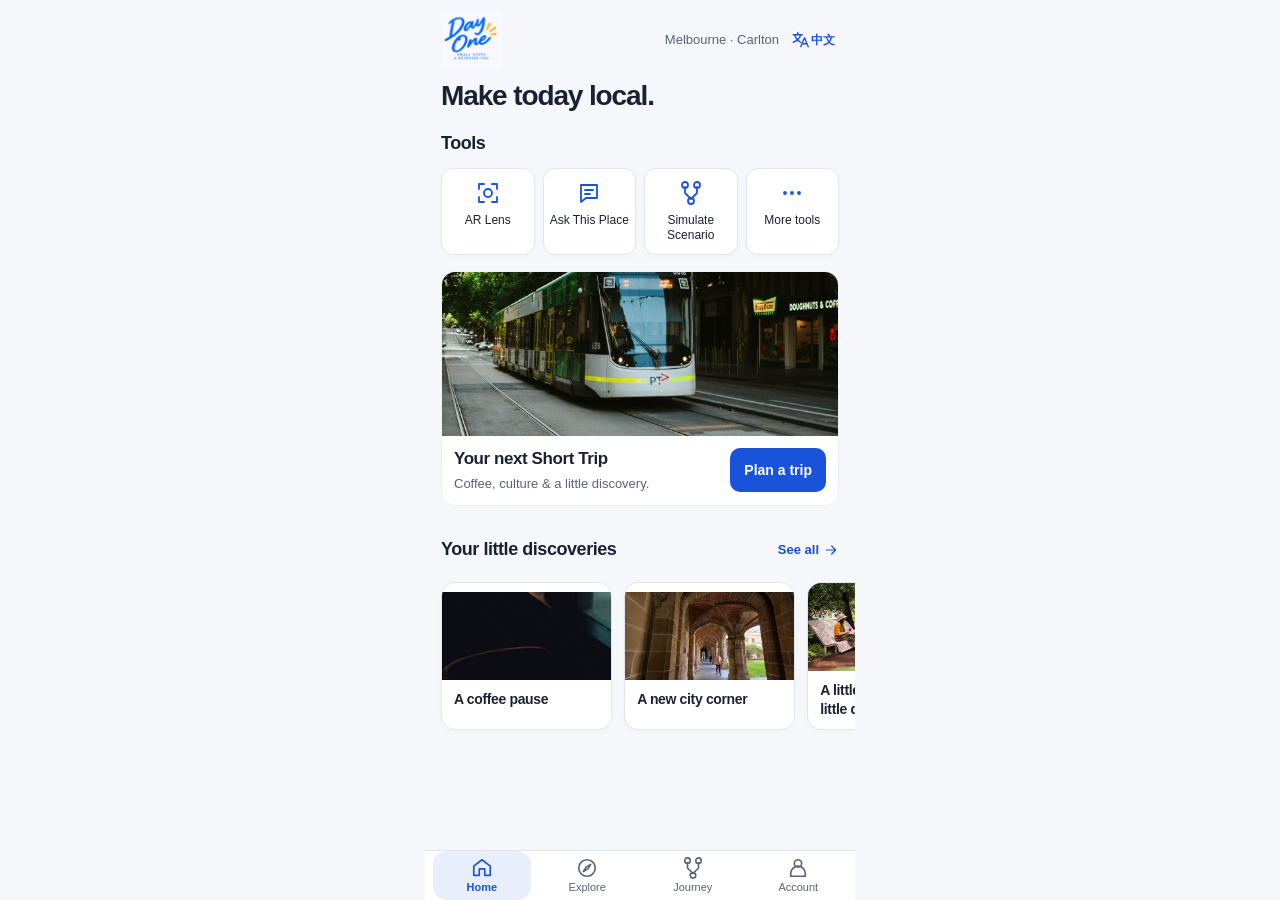
==== commit f263998b: "Add ?demo= mode for embedding one feature in the visual report" ====
--- a/index.html
+++ b/index.html
@@ -1 +1 @@
-<!doctype html><html lang="en"><head><meta charset="utf-8"><meta name="viewport" content="width=device-width,initial-scale=1,viewport-fit=cover"><title>Day One — Make today local</title><link rel="stylesheet" href="vendor.css?v=11"><link rel="stylesheet" href="app.css"><link rel="stylesheet" href="mobile.css?v=always-map-3"><link rel="stylesheet" href="visual-theme.css?v=mobile-system-8"><link rel="stylesheet" href="screen-layouts.css?v=24"><link rel="stylesheet" href="route-builder.css?v=8"><link rel="stylesheet" href="trip-summary.css?v=6"><link rel="stylesheet" href="place-guides.css?v=8"><link rel="stylesheet" href="ar-lens.css?v=9"><link rel="stylesheet" href="merged-features.css?v=9"><link rel="stylesheet" href="explore-stories.css?v=16"><meta name="theme-color" content="#F6F7FB"><meta name="apple-mobile-web-app-capable" content="yes"><meta name="apple-mobile-web-app-status-bar-style" content="default"><link rel="manifest" href="manifest.webmanifest"><link rel="apple-touch-icon" href="assets/app-icon-192.png"><link rel="stylesheet" href="scenario.css?v=11"><link rel="stylesheet" href="mobile-release.css?v=16"><link rel="stylesheet" href="motion.css?v=12"><link rel="stylesheet" href="smart-motion.css?v=2"><link rel="stylesheet" href="account.css?v=1"><link rel="stylesheet" href="scroll-lock.css?v=1"><link rel="stylesheet" href="ask-location.css?v=2"></head><body class="trip-app"><div id="app"><main id="content"></main><iframe id="journey" title="Journey guides" src="journey.html?v=29" hidden></iframe><nav id="nav" aria-label="Main navigation"></nav><div id="toast" role="status"></div></div><script src="vendor.js?v=11"></script><script src="map-data.js"></script><script src="places.js?v=20"></script><script src="place-guides.js?v=8"></script><script src="maps.js?v=13"></script><script src="scroll-lock.js?v=3"></script><script src="drag-stops.js?v=mobile-system-8"></script><script src="ask-scripts.js?v=9"></script><script src="ask-language.js?v=9"></script><script src="ask-maps.js?v=9"></script><script src="app-language.js?v=24"></script><script src="ar-lens.js?v=22"></script><script src="explore-stories.js?v=20"></script><script src="place-image-previews.js?v=16"></script><script src="feature-views.js?v=21"></script><script src="scenario-data.js?v=11"></script><script src="scenario.js?v=20"></script><script src="planning.js?v=20"></script><script src="journey-links.js?v=19"></script><script src="i18n-extra.js?v=1"></script><script src="account.js?v=2"></script><script src="app.js?v=29"></script><script src="ask-location.js?v=2"></script><script src="motion.js?v=17"></script><script src="smart-motion.js?v=1"></script></body></html>
+<!doctype html><html lang="en"><head><meta charset="utf-8"><meta name="viewport" content="width=device-width,initial-scale=1,viewport-fit=cover"><title>Day One — Make today local</title><link rel="stylesheet" href="vendor.css?v=11"><link rel="stylesheet" href="app.css"><link rel="stylesheet" href="mobile.css?v=always-map-3"><link rel="stylesheet" href="visual-theme.css?v=mobile-system-8"><link rel="stylesheet" href="screen-layouts.css?v=24"><link rel="stylesheet" href="route-builder.css?v=8"><link rel="stylesheet" href="trip-summary.css?v=6"><link rel="stylesheet" href="place-guides.css?v=8"><link rel="stylesheet" href="ar-lens.css?v=9"><link rel="stylesheet" href="merged-features.css?v=9"><link rel="stylesheet" href="explore-stories.css?v=16"><meta name="theme-color" content="#F6F7FB"><meta name="apple-mobile-web-app-capable" content="yes"><meta name="apple-mobile-web-app-status-bar-style" content="default"><link rel="manifest" href="manifest.webmanifest"><link rel="apple-touch-icon" href="assets/app-icon-192.png"><link rel="stylesheet" href="scenario.css?v=11"><link rel="stylesheet" href="mobile-release.css?v=16"><link rel="stylesheet" href="motion.css?v=12"><link rel="stylesheet" href="smart-motion.css?v=2"><link rel="stylesheet" href="account.css?v=1"><link rel="stylesheet" href="scroll-lock.css?v=1"><link rel="stylesheet" href="ask-location.css?v=2"></head><body class="trip-app"><div id="app"><main id="content"></main><iframe id="journey" title="Journey guides" src="journey.html?v=29" hidden></iframe><nav id="nav" aria-label="Main navigation"></nav><div id="toast" role="status"></div></div><script src="vendor.js?v=11"></script><script src="map-data.js"></script><script src="places.js?v=20"></script><script src="place-guides.js?v=8"></script><script src="maps.js?v=13"></script><script src="scroll-lock.js?v=3"></script><script src="drag-stops.js?v=mobile-system-8"></script><script src="ask-scripts.js?v=9"></script><script src="ask-language.js?v=9"></script><script src="ask-maps.js?v=9"></script><script src="app-language.js?v=24"></script><script src="ar-lens.js?v=22"></script><script src="explore-stories.js?v=20"></script><script src="place-image-previews.js?v=16"></script><script src="feature-views.js?v=21"></script><script src="scenario-data.js?v=11"></script><script src="scenario.js?v=20"></script><script src="planning.js?v=20"></script><script src="journey-links.js?v=19"></script><script src="i18n-extra.js?v=1"></script><script src="account.js?v=2"></script><script src="app.js?v=29"></script><script src="ask-location.js?v=2"></script><script src="motion.js?v=17"></script><script src="smart-motion.js?v=1"></script><script src="demo-mode.js?v=1"></script></body></html>
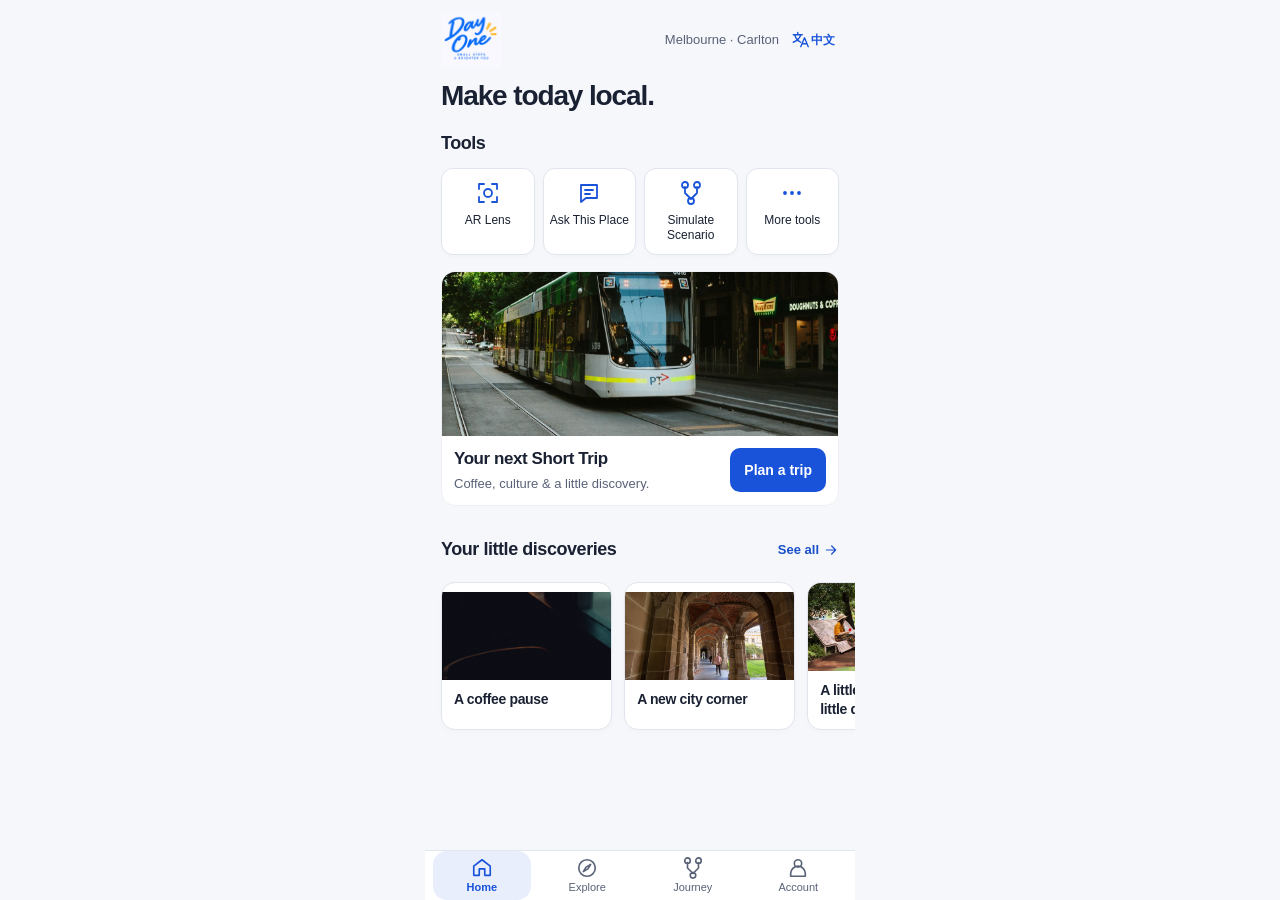
==== commit edc892b4: "Demo mode: add Home scope and point visitors back to the feature tabs" ====
--- a/index.html
+++ b/index.html
@@ -1 +1 @@
-<!doctype html><html lang="en"><head><meta charset="utf-8"><meta name="viewport" content="width=device-width,initial-scale=1,viewport-fit=cover"><title>Day One — Make today local</title><link rel="stylesheet" href="vendor.css?v=11"><link rel="stylesheet" href="app.css"><link rel="stylesheet" href="mobile.css?v=always-map-3"><link rel="stylesheet" href="visual-theme.css?v=mobile-system-8"><link rel="stylesheet" href="screen-layouts.css?v=24"><link rel="stylesheet" href="route-builder.css?v=8"><link rel="stylesheet" href="trip-summary.css?v=6"><link rel="stylesheet" href="place-guides.css?v=8"><link rel="stylesheet" href="ar-lens.css?v=9"><link rel="stylesheet" href="merged-features.css?v=9"><link rel="stylesheet" href="explore-stories.css?v=16"><meta name="theme-color" content="#F6F7FB"><meta name="apple-mobile-web-app-capable" content="yes"><meta name="apple-mobile-web-app-status-bar-style" content="default"><link rel="manifest" href="manifest.webmanifest"><link rel="apple-touch-icon" href="assets/app-icon-192.png"><link rel="stylesheet" href="scenario.css?v=11"><link rel="stylesheet" href="mobile-release.css?v=16"><link rel="stylesheet" href="motion.css?v=12"><link rel="stylesheet" href="smart-motion.css?v=2"><link rel="stylesheet" href="account.css?v=1"><link rel="stylesheet" href="scroll-lock.css?v=1"><link rel="stylesheet" href="ask-location.css?v=2"></head><body class="trip-app"><div id="app"><main id="content"></main><iframe id="journey" title="Journey guides" src="journey.html?v=29" hidden></iframe><nav id="nav" aria-label="Main navigation"></nav><div id="toast" role="status"></div></div><script src="vendor.js?v=11"></script><script src="map-data.js"></script><script src="places.js?v=20"></script><script src="place-guides.js?v=8"></script><script src="maps.js?v=13"></script><script src="scroll-lock.js?v=3"></script><script src="drag-stops.js?v=mobile-system-8"></script><script src="ask-scripts.js?v=9"></script><script src="ask-language.js?v=9"></script><script src="ask-maps.js?v=9"></script><script src="app-language.js?v=24"></script><script src="ar-lens.js?v=22"></script><script src="explore-stories.js?v=20"></script><script src="place-image-previews.js?v=16"></script><script src="feature-views.js?v=21"></script><script src="scenario-data.js?v=11"></script><script src="scenario.js?v=20"></script><script src="planning.js?v=20"></script><script src="journey-links.js?v=19"></script><script src="i18n-extra.js?v=1"></script><script src="account.js?v=2"></script><script src="app.js?v=29"></script><script src="ask-location.js?v=2"></script><script src="motion.js?v=17"></script><script src="smart-motion.js?v=1"></script><script src="demo-mode.js?v=1"></script></body></html>
+<!doctype html><html lang="en"><head><meta charset="utf-8"><meta name="viewport" content="width=device-width,initial-scale=1,viewport-fit=cover"><title>Day One — Make today local</title><link rel="stylesheet" href="vendor.css?v=11"><link rel="stylesheet" href="app.css"><link rel="stylesheet" href="mobile.css?v=always-map-3"><link rel="stylesheet" href="visual-theme.css?v=mobile-system-8"><link rel="stylesheet" href="screen-layouts.css?v=24"><link rel="stylesheet" href="route-builder.css?v=8"><link rel="stylesheet" href="trip-summary.css?v=6"><link rel="stylesheet" href="place-guides.css?v=8"><link rel="stylesheet" href="ar-lens.css?v=9"><link rel="stylesheet" href="merged-features.css?v=9"><link rel="stylesheet" href="explore-stories.css?v=16"><meta name="theme-color" content="#F6F7FB"><meta name="apple-mobile-web-app-capable" content="yes"><meta name="apple-mobile-web-app-status-bar-style" content="default"><link rel="manifest" href="manifest.webmanifest"><link rel="apple-touch-icon" href="assets/app-icon-192.png"><link rel="stylesheet" href="scenario.css?v=11"><link rel="stylesheet" href="mobile-release.css?v=16"><link rel="stylesheet" href="motion.css?v=12"><link rel="stylesheet" href="smart-motion.css?v=2"><link rel="stylesheet" href="account.css?v=1"><link rel="stylesheet" href="scroll-lock.css?v=1"><link rel="stylesheet" href="ask-location.css?v=2"></head><body class="trip-app"><div id="app"><main id="content"></main><iframe id="journey" title="Journey guides" src="journey.html?v=29" hidden></iframe><nav id="nav" aria-label="Main navigation"></nav><div id="toast" role="status"></div></div><script src="vendor.js?v=11"></script><script src="map-data.js"></script><script src="places.js?v=20"></script><script src="place-guides.js?v=8"></script><script src="maps.js?v=13"></script><script src="scroll-lock.js?v=3"></script><script src="drag-stops.js?v=mobile-system-8"></script><script src="ask-scripts.js?v=9"></script><script src="ask-language.js?v=9"></script><script src="ask-maps.js?v=9"></script><script src="app-language.js?v=24"></script><script src="ar-lens.js?v=22"></script><script src="explore-stories.js?v=20"></script><script src="place-image-previews.js?v=16"></script><script src="feature-views.js?v=21"></script><script src="scenario-data.js?v=11"></script><script src="scenario.js?v=20"></script><script src="planning.js?v=20"></script><script src="journey-links.js?v=19"></script><script src="i18n-extra.js?v=1"></script><script src="account.js?v=2"></script><script src="app.js?v=29"></script><script src="ask-location.js?v=2"></script><script src="motion.js?v=17"></script><script src="smart-motion.js?v=1"></script><script src="demo-mode.js?v=2"></script></body></html>
